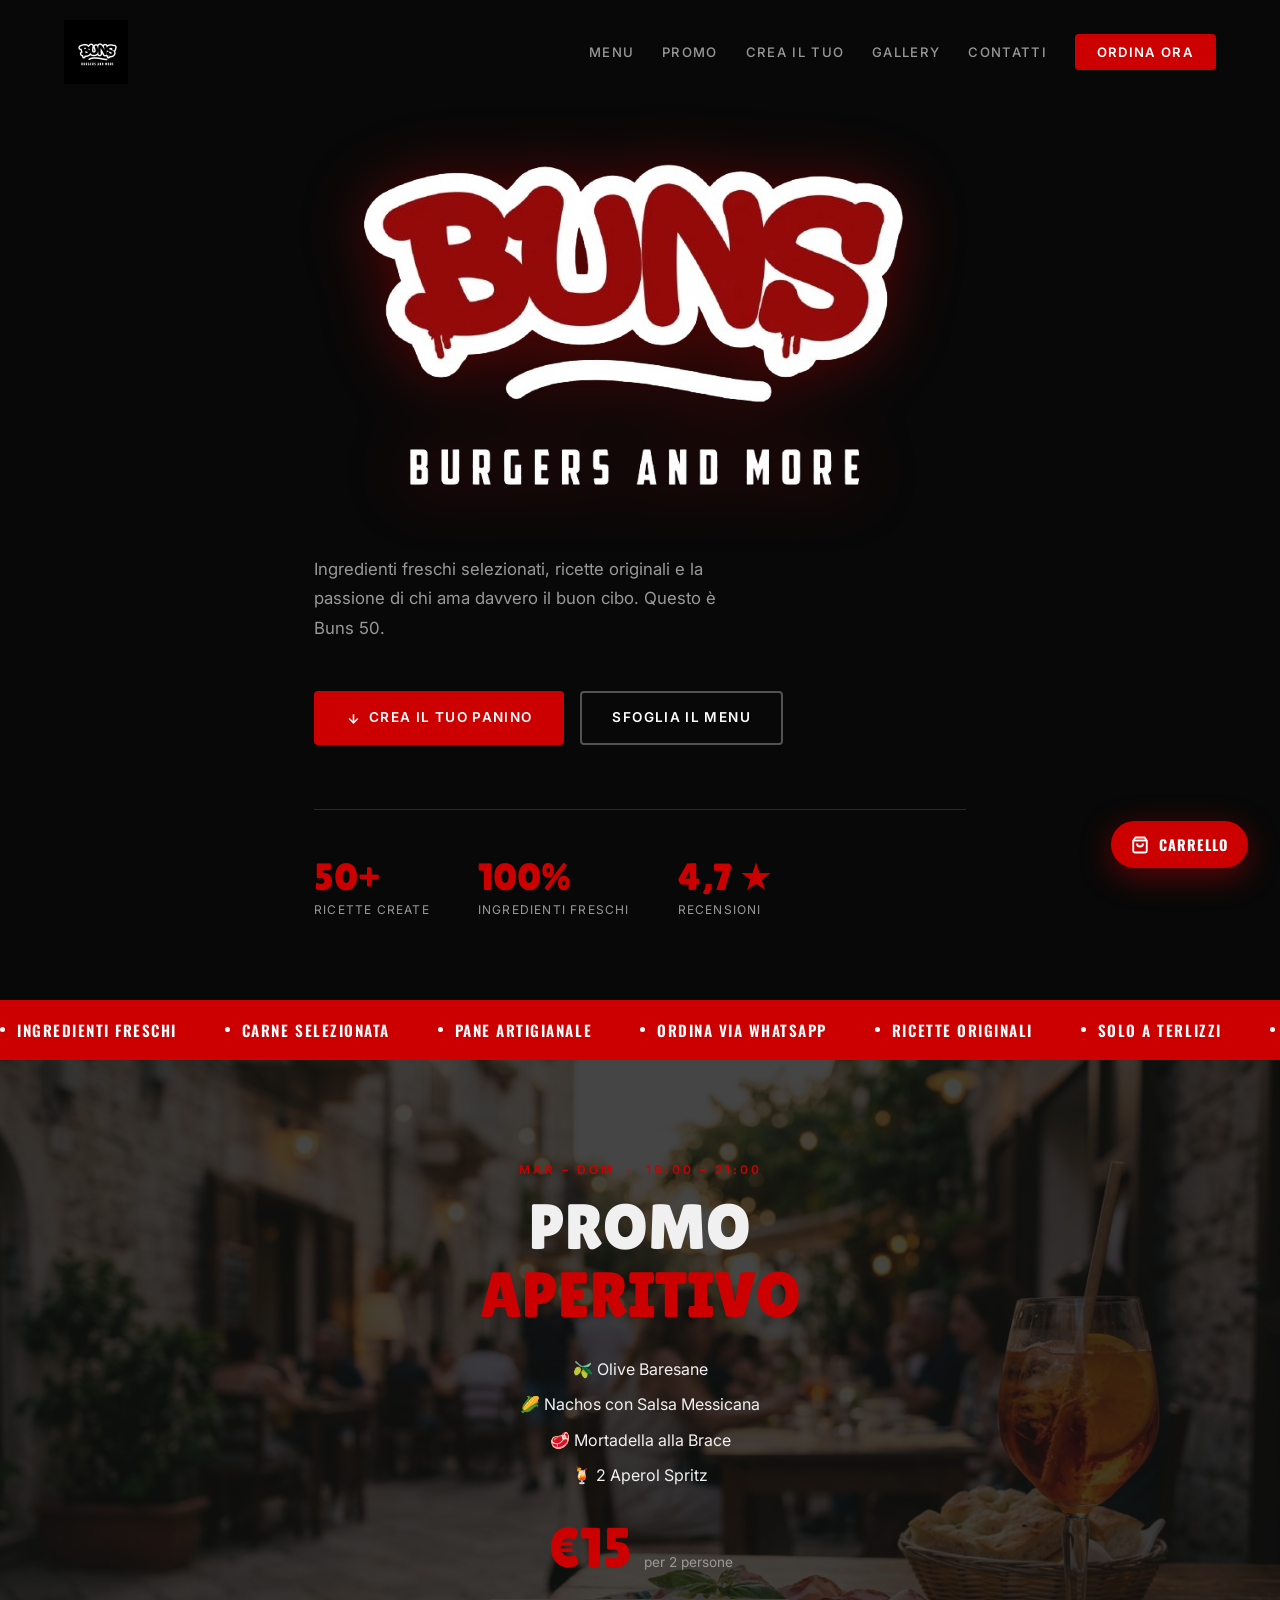
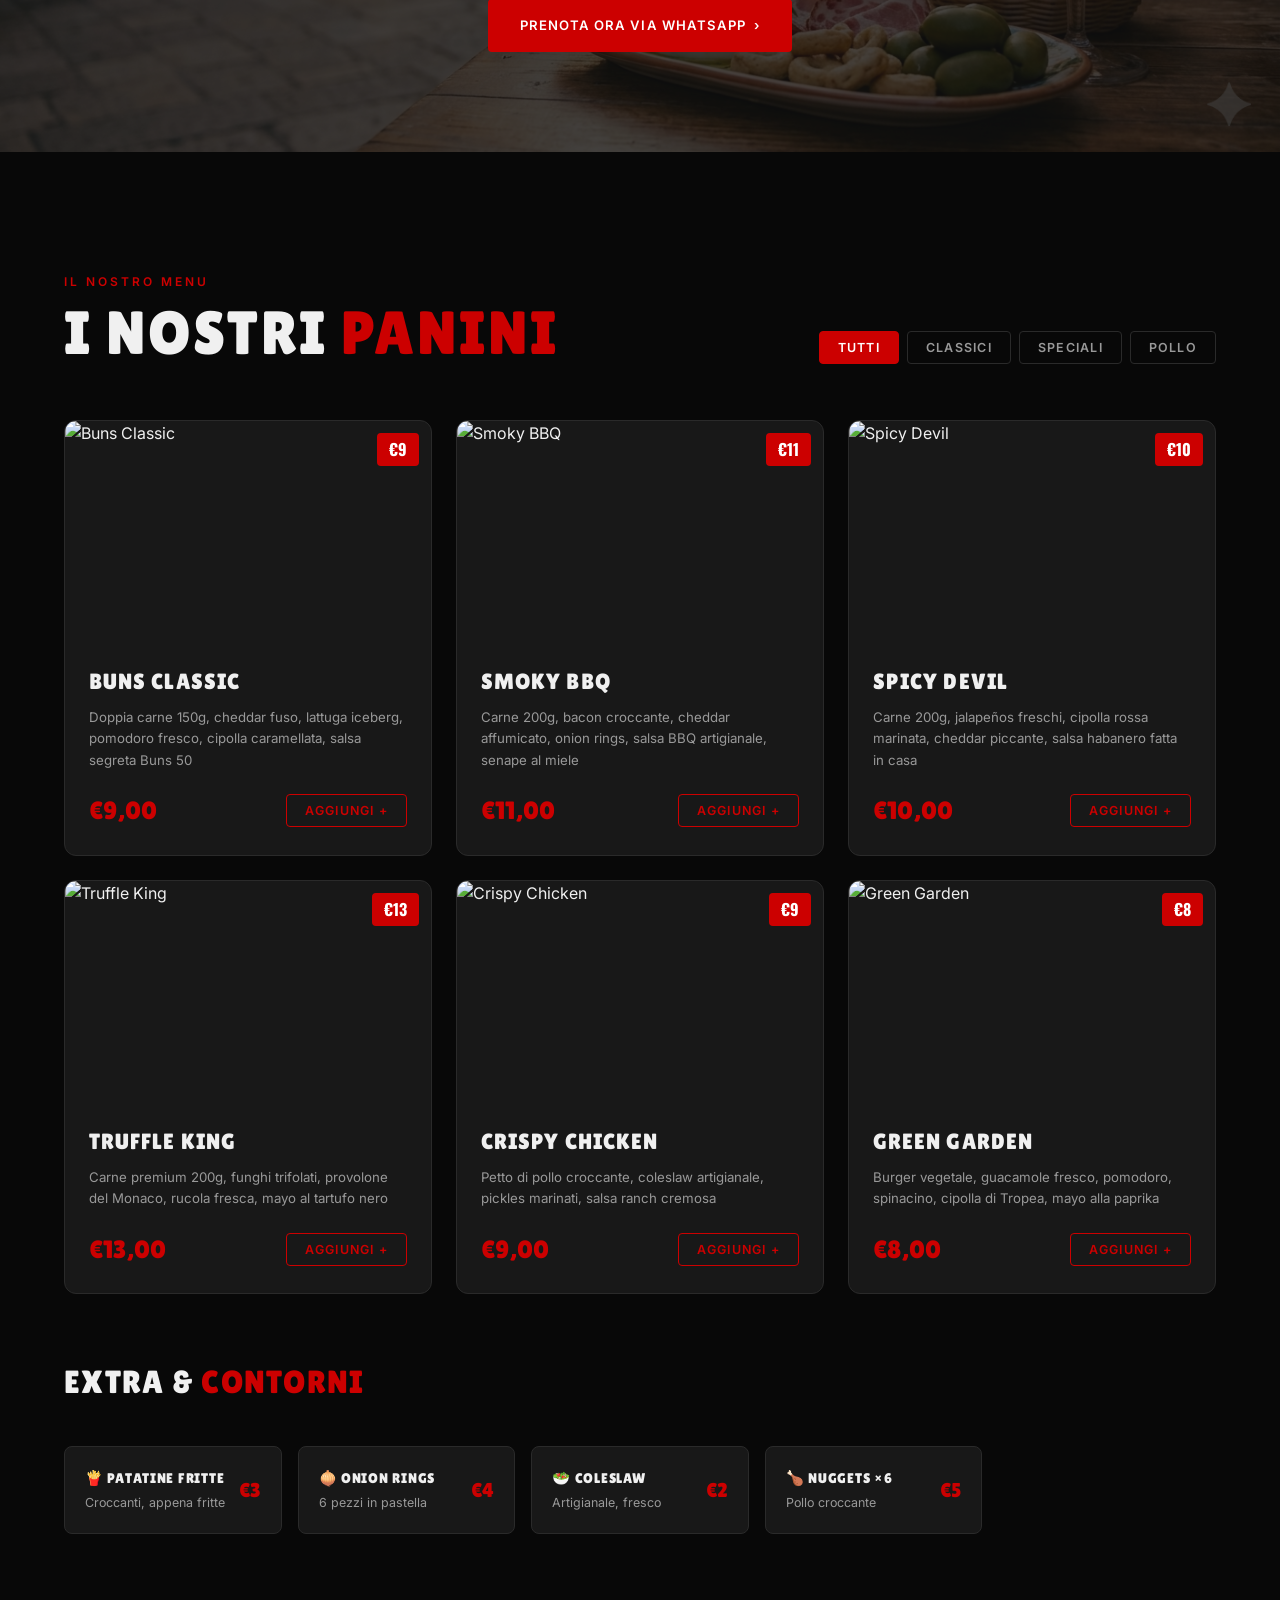
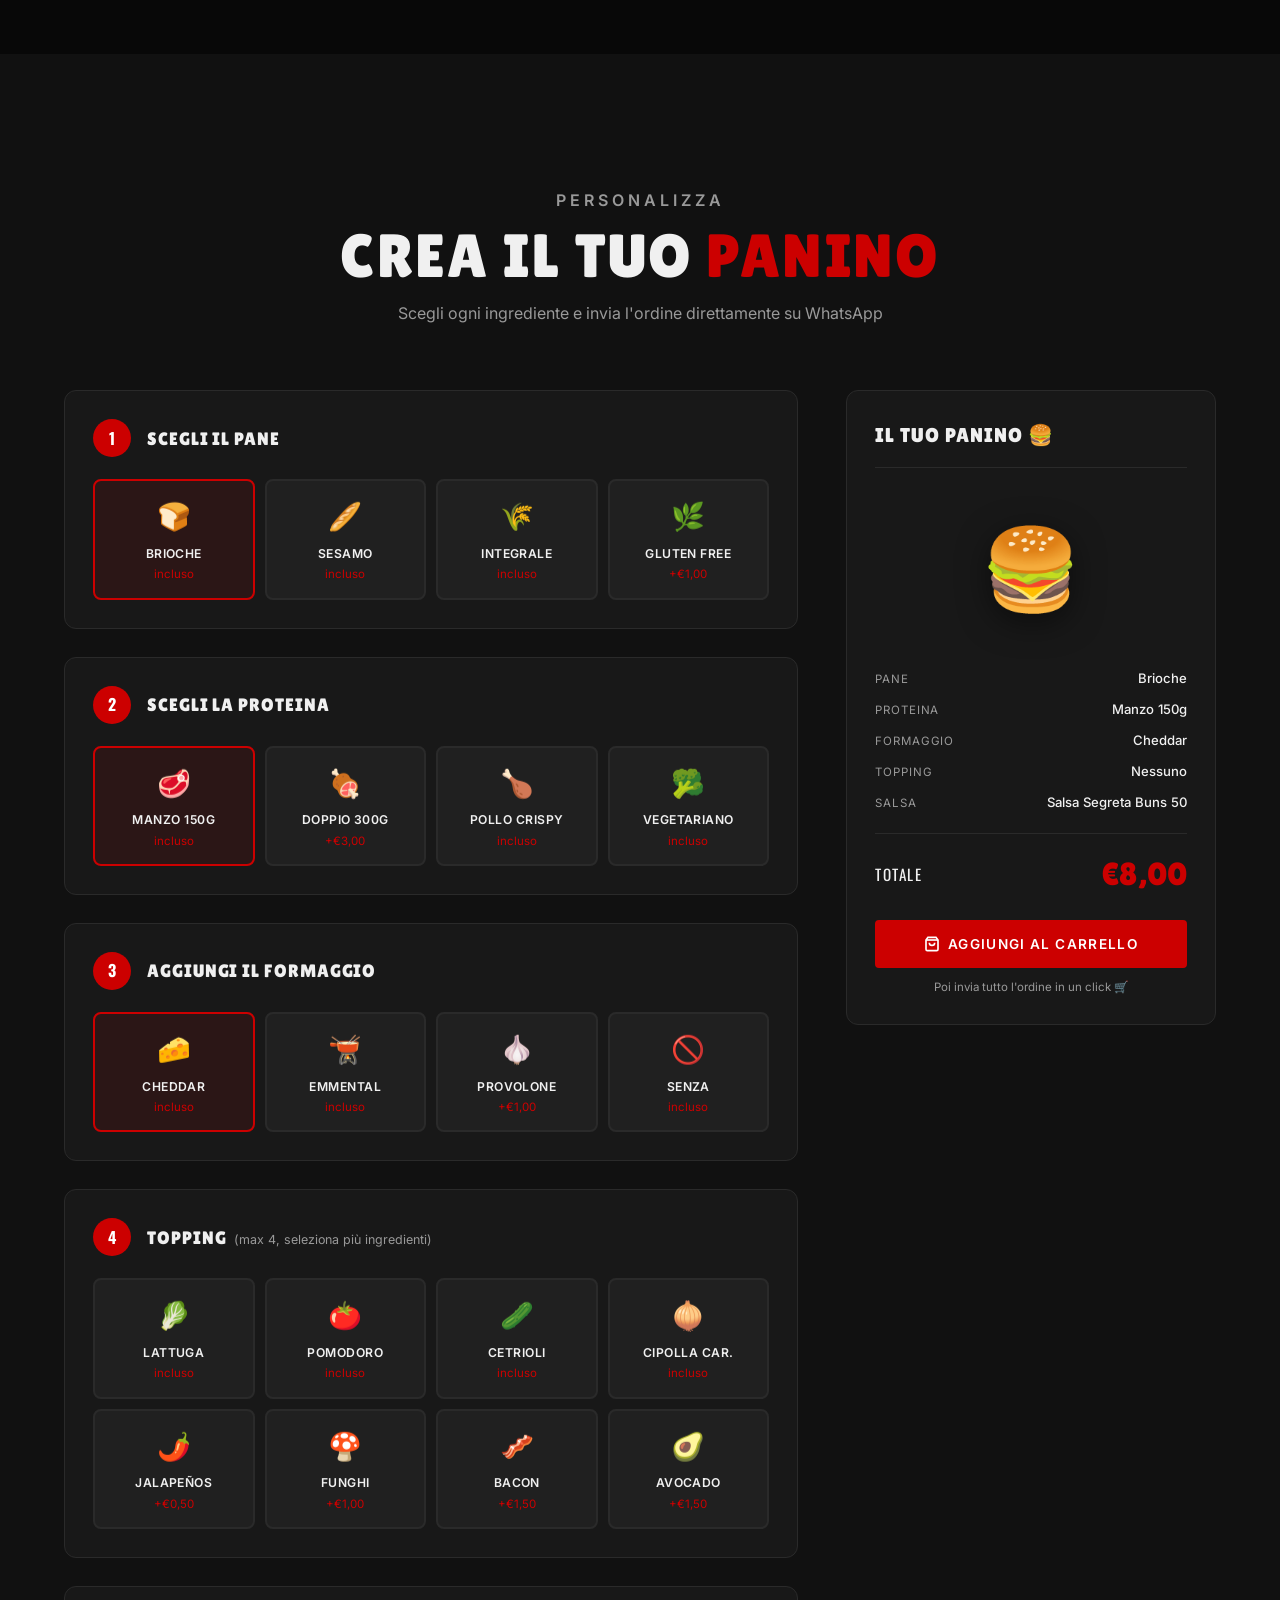
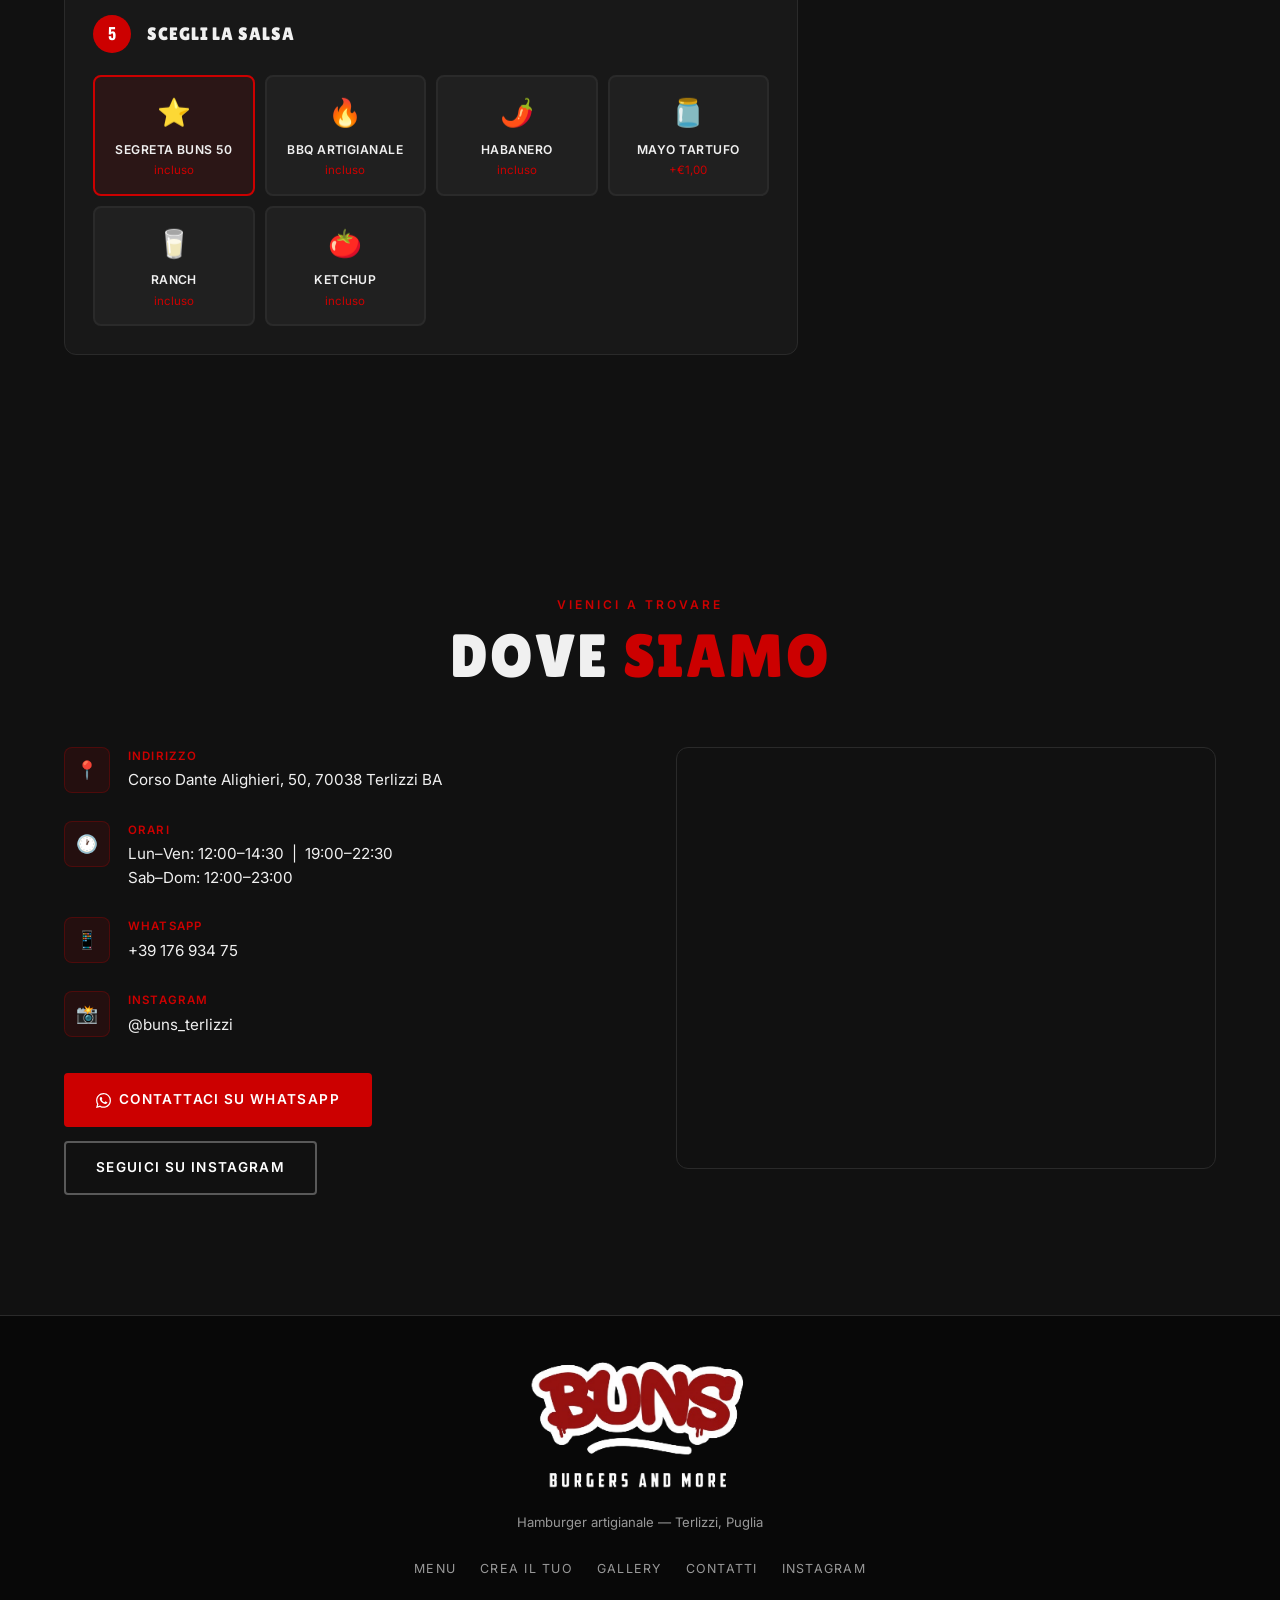
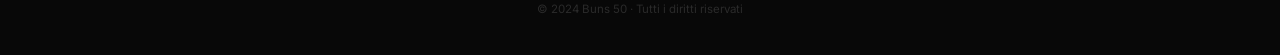
==== index.html @ d3607987 "first commit" ====
<!DOCTYPE html>
<html lang="it">
<head>
<meta charset="UTF-8">
<meta name="viewport" content="width=device-width, initial-scale=1.0">
<title>Buns 50 — Hamburger Artigianale | Terlizzi</title>
<link rel="preconnect" href="https://fonts.googleapis.com">
<link rel="preconnect" href="https://fonts.gstatic.com" crossorigin>
<link href="https://fonts.googleapis.com/css2?family=Oswald:wght@300;400;500;600;700&family=Inter:wght@300;400;500;600&family=Lilita+One&display=swap" rel="stylesheet">
<link rel="stylesheet" href="style.css">
</head>
<body>

<!-- ========== NAV ========== -->
<nav id="navbar">
  <div class="container">
    <div class="nav-inner">
      <a href="" class="nav-logo"><img src="img/logo1.png" alt="Buns 50" class="nav-logo-img"></a>
      <ul class="nav-links" id="navLinks">
        <li><a href="#menu">Menu</a></li>
        <li><a href="#promo">Promo</a></li>
        <li><a href="#builder">Crea il tuo</a></li>
        <li><a href="#gallery">Gallery</a></li>
        <li><a href="#contacts">Contatti</a></li>
        <li><a href="#builder" class="nav-cta">Ordina ora</a></li>
      </ul>
      <div class="burger-icon" id="navToggle">
        <span></span><span></span><span></span>
      </div>
    </div>
  </div>
</nav>

<!-- ========== HERO ========== -->
<section id="hero">
  <div class="hero-bg"></div>
  <div class="container">
    <div class="hero-content">
      <img src="img/logo2.png" alt="Il Gusto Autentico" class="hero-logo2">
      <p class="hero-sub">Ingredienti freschi selezionati, ricette originali e la passione di chi ama davvero il buon cibo. Questo è Buns&nbsp;50.</p>
      <div class="hero-btns">
        <a href="#builder" class="btn btn-primary">
          <svg width="15" height="15" viewBox="0 0 24 24" fill="none" stroke="currentColor" stroke-width="2.5"><path d="M12 5v14M5 12l7 7 7-7"/></svg>
          Crea il tuo panino
        </a>
        <a href="#menu" class="btn btn-outline">Sfoglia il menu</a>
      </div>
      <div class="hero-stats">
        <div><div class="stat-n">50+</div><div class="stat-l">Ricette create</div></div>
        <div><div class="stat-n">100%</div><div class="stat-l">Ingredienti freschi</div></div>
        <div><div class="stat-n">4,7 ★</div><div class="stat-l">Recensioni</div></div>
      </div>
    </div>
  </div>
</section>

<!-- ========== TICKER ========== -->
<div id="ticker">
  <div class="ticker-track">
    <div class="ticker-inner" aria-hidden="true">
      <div class="tick-item"><span class="tick-dot"></span>Ingredienti Freschi</div>
      <div class="tick-item"><span class="tick-dot"></span>Carne Selezionata</div>
      <div class="tick-item"><span class="tick-dot"></span>Pane Artigianale</div>
      <div class="tick-item"><span class="tick-dot"></span>Ordina via WhatsApp</div>
      <div class="tick-item"><span class="tick-dot"></span>Ricette Originali</div>
      <div class="tick-item"><span class="tick-dot"></span>Solo a Terlizzi</div>
      <div class="tick-item"><span class="tick-dot"></span>Fatto con Amore</div>
      <div class="tick-item"><span class="tick-dot"></span>Ingredienti Freschi</div>
      <div class="tick-item"><span class="tick-dot"></span>Carne Selezionata</div>
      <div class="tick-item"><span class="tick-dot"></span>Pane Artigianale</div>
      <div class="tick-item"><span class="tick-dot"></span>Ordina via WhatsApp</div>
      <div class="tick-item"><span class="tick-dot"></span>Ricette Originali</div>
      <div class="tick-item"><span class="tick-dot"></span>Solo a Terlizzi</div>
      <div class="tick-item"><span class="tick-dot"></span>Fatto con Amore</div>
    </div>
    <div class="ticker-inner" aria-hidden="true">
      <div class="tick-item"><span class="tick-dot"></span>Ingredienti Freschi</div>
      <div class="tick-item"><span class="tick-dot"></span>Carne Selezionata</div>
      <div class="tick-item"><span class="tick-dot"></span>Pane Artigianale</div>
      <div class="tick-item"><span class="tick-dot"></span>Ordina via WhatsApp</div>
      <div class="tick-item"><span class="tick-dot"></span>Ricette Originali</div>
      <div class="tick-item"><span class="tick-dot"></span>Solo a Terlizzi</div>
      <div class="tick-item"><span class="tick-dot"></span>Fatto con Amore</div>
      <div class="tick-item"><span class="tick-dot"></span>Ingredienti Freschi</div>
      <div class="tick-item"><span class="tick-dot"></span>Carne Selezionata</div>
      <div class="tick-item"><span class="tick-dot"></span>Pane Artigianale</div>
      <div class="tick-item"><span class="tick-dot"></span>Ordina via WhatsApp</div>
      <div class="tick-item"><span class="tick-dot"></span>Ricette Originali</div>
      <div class="tick-item"><span class="tick-dot"></span>Solo a Terlizzi</div>
      <div class="tick-item"><span class="tick-dot"></span>Fatto con Amore</div>
    </div>
  </div>
</div>

<!-- ========== PROMO ========== -->
<section id="promo">
  <div class="container">
    <div class="promo-card">
      <p class="eyebrow">Mar – Dom &nbsp;·&nbsp; 19:00 – 21:00</p>
      <h2 class="promo-hl">PROMO<br><span>APERITIVO</span></h2>
      <ul class="promo-list">
        <li>🫒 Olive Baresane</li>
        <li>🌽 Nachos con Salsa Messicana</li>
        <li>🥩 Mortadella alla Brace</li>
        <li>🍹 2 Aperol Spritz</li>
      </ul>
      <p class="promo-offer-line">
        <span class="promo-price-big">€15</span>
        <span class="promo-price-orig">per 2 persone</span>
      </p>
      <a href="https://wa.me/3917693475" target="_blank" class="btn btn-primary promo-btn">
        Prenota ora via WhatsApp &nbsp;›
      </a>
    </div>
  </div>
</section>

<!-- ========== MENU ========== -->
<section id="menu">
  <div class="container">
    <div class="menu-head">
      <div>
        <p class="eyebrow">Il Nostro Menu</p>
        <h2 class="sec-title">I NOSTRI <span>PANINI</span></h2>
      </div>
      <div class="menu-tabs">
        <button class="menu-tab active" data-filter="all">Tutti</button>
        <button class="menu-tab" data-filter="classic">Classici</button>
        <button class="menu-tab" data-filter="special">Speciali</button>
        <button class="menu-tab" data-filter="chicken">Pollo</button>
      </div>
    </div>

    <div class="menu-grid" id="menuGrid">

      <div class="menu-card reveal" data-cat="classic">
        <div class="card-img">
          <img src="https://images.unsplash.com/photo-1568901346375-23c9450c58cd?w=600&q=80" alt="Buns Classic" loading="lazy">
          <span class="card-badge">€9</span>
        </div>
        <div class="card-body">
          <h3 class="card-name">Buns Classic</h3>
          <p class="card-desc">Doppia carne 150g, cheddar fuso, lattuga iceberg, pomodoro fresco, cipolla caramellata, salsa segreta Buns&nbsp;50</p>
          <div class="card-foot">
            <span class="card-price">€9,00</span>
            <button class="card-btn" onclick="orderItem('Buns Classic',9)">Aggiungi +</button>
          </div>
        </div>
      </div>

      <div class="menu-card reveal" data-cat="special">
        <div class="card-img">
          <img src="https://images.unsplash.com/photo-1553979459-d2229ba7433b?w=600&q=80" alt="Smoky BBQ" loading="lazy">
          <span class="card-badge">€11</span>
        </div>
        <div class="card-body">
          <h3 class="card-name">Smoky BBQ</h3>
          <p class="card-desc">Carne 200g, bacon croccante, cheddar affumicato, onion rings, salsa BBQ artigianale, senape al miele</p>
          <div class="card-foot">
            <span class="card-price">€11,00</span>
            <button class="card-btn" onclick="orderItem('Smoky BBQ',11)">Aggiungi +</button>
          </div>
        </div>
      </div>

      <div class="menu-card reveal" data-cat="special">
        <div class="card-img">
          <img src="https://images.unsplash.com/photo-1550547660-d9450f859349?w=600&q=80" alt="Spicy Devil" loading="lazy">
          <span class="card-badge">€10</span>
        </div>
        <div class="card-body">
          <h3 class="card-name">Spicy Devil</h3>
          <p class="card-desc">Carne 200g, jalapeños freschi, cipolla rossa marinata, cheddar piccante, salsa habanero fatta in casa</p>
          <div class="card-foot">
            <span class="card-price">€10,00</span>
            <button class="card-btn" onclick="orderItem('Spicy Devil',10)">Aggiungi +</button>
          </div>
        </div>
      </div>

      <div class="menu-card reveal" data-cat="special">
        <div class="card-img">
          <img src="https://images.unsplash.com/photo-1580013759032-c96505e24c1f?w=600&q=80" alt="Truffle King" loading="lazy">
          <span class="card-badge">€13</span>
        </div>
        <div class="card-body">
          <h3 class="card-name">Truffle King</h3>
          <p class="card-desc">Carne premium 200g, funghi trifolati, provolone del Monaco, rucola fresca, mayo al tartufo nero</p>
          <div class="card-foot">
            <span class="card-price">€13,00</span>
            <button class="card-btn" onclick="orderItem('Truffle King',13)">Aggiungi +</button>
          </div>
        </div>
      </div>

      <div class="menu-card reveal" data-cat="chicken">
        <div class="card-img">
          <img src="https://images.unsplash.com/photo-1606755962773-d324e0a13086?w=600&q=80" alt="Crispy Chicken" loading="lazy">
          <span class="card-badge">€9</span>
        </div>
        <div class="card-body">
          <h3 class="card-name">Crispy Chicken</h3>
          <p class="card-desc">Petto di pollo croccante, coleslaw artigianale, pickles marinati, salsa ranch cremosa</p>
          <div class="card-foot">
            <span class="card-price">€9,00</span>
            <button class="card-btn" onclick="orderItem('Crispy Chicken',9)">Aggiungi +</button>
          </div>
        </div>
      </div>

      <div class="menu-card reveal" data-cat="classic">
        <div class="card-img">
          <img src="https://images.unsplash.com/photo-1565299507177-b0ac66763828?w=600&q=80" alt="Green Garden" loading="lazy">
          <span class="card-badge">€8</span>
        </div>
        <div class="card-body">
          <h3 class="card-name">Green Garden</h3>
          <p class="card-desc">Burger vegetale, guacamole fresco, pomodoro, spinacino, cipolla di Tropea, mayo alla paprika</p>
          <div class="card-foot">
            <span class="card-price">€8,00</span>
            <button class="card-btn" onclick="orderItem('Green Garden',8)">Aggiungi +</button>
          </div>
        </div>
      </div>

    </div>

    <!-- SIDES -->
    <h3 class="sec-title" style="font-size:2rem;margin-top:72px;margin-bottom:28px;">EXTRA &amp; <span>CONTORNI</span></h3>
    <div class="sides-grid">
      <div class="side-item reveal"><div><div class="side-name">🍟 Patatine Fritte</div><div class="side-sub">Croccanti, appena fritte</div></div><div class="side-price">€3</div></div>
      <div class="side-item reveal"><div><div class="side-name">🧅 Onion Rings</div><div class="side-sub">6 pezzi in pastella</div></div><div class="side-price">€4</div></div>
      <div class="side-item reveal"><div><div class="side-name">🥗 Coleslaw</div><div class="side-sub">Artigianale, fresco</div></div><div class="side-price">€2</div></div>
      <div class="side-item reveal"><div><div class="side-name">🍗 Nuggets ×6</div><div class="side-sub">Pollo croccante</div></div><div class="side-price">€5</div></div>
    </div>
  </div>
</section>

<!-- ========== BUILDER ========== -->
<section id="builder">
  <div class="container">
    <div class="builder-hd">
      <p class="eyebrow">Personalizza</p>
      <h2 class="sec-title">CREA IL TUO <span>PANINO</span></h2>
      <p>Scegli ogni ingrediente e invia l'ordine direttamente su WhatsApp</p>
    </div>

    <div class="builder-wrap">
      <div class="builder-steps">

        <!-- Step 1 -->
        <div class="b-step reveal">
          <div class="step-hd"><div class="step-num">1</div><div class="step-ttl">Scegli il Pane</div></div>
          <div class="opts" id="s-bun">
            <div class="opt sel" data-v="Brioche" data-p="0" onclick="pick(this,'bun')"><span class="opt-emoji">🍞</span><div class="opt-name">Brioche</div><div class="opt-price">incluso</div></div>
            <div class="opt" data-v="Sesamo" data-p="0" onclick="pick(this,'bun')"><span class="opt-emoji">🥖</span><div class="opt-name">Sesamo</div><div class="opt-price">incluso</div></div>
            <div class="opt" data-v="Integrale" data-p="0" onclick="pick(this,'bun')"><span class="opt-emoji">🌾</span><div class="opt-name">Integrale</div><div class="opt-price">incluso</div></div>
            <div class="opt" data-v="Gluten Free" data-p="1" onclick="pick(this,'bun')"><span class="opt-emoji">🌿</span><div class="opt-name">Gluten Free</div><div class="opt-price">+€1,00</div></div>
          </div>
        </div>

        <!-- Step 2 -->
        <div class="b-step reveal">
          <div class="step-hd"><div class="step-num">2</div><div class="step-ttl">Scegli la Proteina</div></div>
          <div class="opts" id="s-protein">
            <div class="opt sel" data-v="Manzo 150g" data-p="0" onclick="pick(this,'protein')"><span class="opt-emoji">🥩</span><div class="opt-name">Manzo 150g</div><div class="opt-price">incluso</div></div>
            <div class="opt" data-v="Manzo Doppio 300g" data-p="3" onclick="pick(this,'protein')"><span class="opt-emoji">🍖</span><div class="opt-name">Doppio 300g</div><div class="opt-price">+€3,00</div></div>
            <div class="opt" data-v="Pollo Croccante" data-p="0" onclick="pick(this,'protein')"><span class="opt-emoji">🍗</span><div class="opt-name">Pollo Crispy</div><div class="opt-price">incluso</div></div>
            <div class="opt" data-v="Vegetariano" data-p="0" onclick="pick(this,'protein')"><span class="opt-emoji">🥦</span><div class="opt-name">Vegetariano</div><div class="opt-price">incluso</div></div>
          </div>
        </div>

        <!-- Step 3 -->
        <div class="b-step reveal">
          <div class="step-hd"><div class="step-num">3</div><div class="step-ttl">Aggiungi il Formaggio</div></div>
          <div class="opts" id="s-cheese">
            <div class="opt sel" data-v="Cheddar" data-p="0" onclick="pick(this,'cheese')"><span class="opt-emoji">🧀</span><div class="opt-name">Cheddar</div><div class="opt-price">incluso</div></div>
            <div class="opt" data-v="Emmental" data-p="0" onclick="pick(this,'cheese')"><span class="opt-emoji">🫕</span><div class="opt-name">Emmental</div><div class="opt-price">incluso</div></div>
            <div class="opt" data-v="Provolone del Monaco" data-p="1" onclick="pick(this,'cheese')"><span class="opt-emoji">🧄</span><div class="opt-name">Provolone</div><div class="opt-price">+€1,00</div></div>
            <div class="opt" data-v="Senza Formaggio" data-p="0" onclick="pick(this,'cheese')"><span class="opt-emoji">🚫</span><div class="opt-name">Senza</div><div class="opt-price">incluso</div></div>
          </div>
        </div>

        <!-- Step 4 -->
        <div class="b-step reveal">
          <div class="step-hd"><div class="step-num">4</div><div class="step-ttl">Topping <span class="step-sub">(max 4, seleziona più ingredienti)</span></div></div>
          <div class="opts" id="s-toppings">
            <div class="opt" data-v="Lattuga" data-p="0" onclick="tog(this)"><span class="opt-emoji">🥬</span><div class="opt-name">Lattuga</div><div class="opt-price">incluso</div></div>
            <div class="opt" data-v="Pomodoro" data-p="0" onclick="tog(this)"><span class="opt-emoji">🍅</span><div class="opt-name">Pomodoro</div><div class="opt-price">incluso</div></div>
            <div class="opt" data-v="Cetrioli" data-p="0" onclick="tog(this)"><span class="opt-emoji">🥒</span><div class="opt-name">Cetrioli</div><div class="opt-price">incluso</div></div>
            <div class="opt" data-v="Cipolla Caramellata" data-p="0" onclick="tog(this)"><span class="opt-emoji">🧅</span><div class="opt-name">Cipolla Car.</div><div class="opt-price">incluso</div></div>
            <div class="opt" data-v="Jalapeños" data-p="0.5" onclick="tog(this)"><span class="opt-emoji">🌶️</span><div class="opt-name">Jalapeños</div><div class="opt-price">+€0,50</div></div>
            <div class="opt" data-v="Funghi" data-p="1" onclick="tog(this)"><span class="opt-emoji">🍄</span><div class="opt-name">Funghi</div><div class="opt-price">+€1,00</div></div>
            <div class="opt" data-v="Bacon" data-p="1.5" onclick="tog(this)"><span class="opt-emoji">🥓</span><div class="opt-name">Bacon</div><div class="opt-price">+€1,50</div></div>
            <div class="opt" data-v="Avocado" data-p="1.5" onclick="tog(this)"><span class="opt-emoji">🥑</span><div class="opt-name">Avocado</div><div class="opt-price">+€1,50</div></div>
          </div>
        </div>

        <!-- Step 5 -->
        <div class="b-step reveal">
          <div class="step-hd"><div class="step-num">5</div><div class="step-ttl">Scegli la Salsa</div></div>
          <div class="opts" id="s-sauce">
            <div class="opt sel" data-v="Salsa Segreta Buns 50" data-p="0" onclick="pick(this,'sauce')"><span class="opt-emoji">⭐</span><div class="opt-name">Segreta Buns 50</div><div class="opt-price">incluso</div></div>
            <div class="opt" data-v="BBQ Artigianale" data-p="0" onclick="pick(this,'sauce')"><span class="opt-emoji">🔥</span><div class="opt-name">BBQ Artigianale</div><div class="opt-price">incluso</div></div>
            <div class="opt" data-v="Salsa Habanero" data-p="0" onclick="pick(this,'sauce')"><span class="opt-emoji">🌶️</span><div class="opt-name">Habanero</div><div class="opt-price">incluso</div></div>
            <div class="opt" data-v="Mayo al Tartufo" data-p="1" onclick="pick(this,'sauce')"><span class="opt-emoji">🫙</span><div class="opt-name">Mayo Tartufo</div><div class="opt-price">+€1,00</div></div>
            <div class="opt" data-v="Ranch" data-p="0" onclick="pick(this,'sauce')"><span class="opt-emoji">🥛</span><div class="opt-name">Ranch</div><div class="opt-price">incluso</div></div>
            <div class="opt" data-v="Ketchup" data-p="0" onclick="pick(this,'sauce')"><span class="opt-emoji">🍅</span><div class="opt-name">Ketchup</div><div class="opt-price">incluso</div></div>
          </div>
        </div>

      </div><!-- /builder-steps -->

      <!-- SUMMARY -->
      <div class="summary">
        <div class="sum-title">Il Tuo Panino 🍔</div>
        <div class="burger-vis"><div class="burger-emoji">🍔</div></div>
        <div class="sum-rows">
          <div class="sum-row"><span class="sum-lbl">Pane</span><span class="sum-val" id="sv-bun">Brioche</span></div>
          <div class="sum-row"><span class="sum-lbl">Proteina</span><span class="sum-val" id="sv-protein">Manzo 150g</span></div>
          <div class="sum-row"><span class="sum-lbl">Formaggio</span><span class="sum-val" id="sv-cheese">Cheddar</span></div>
          <div class="sum-row"><span class="sum-lbl">Topping</span><span class="sum-val" id="sv-toppings">Nessuno</span></div>
          <div class="sum-row"><span class="sum-lbl">Salsa</span><span class="sum-val" id="sv-sauce">Salsa Segreta Buns 50</span></div>
        </div>
        <div class="sum-total">
          <span class="sum-total-lbl">Totale</span>
          <span class="sum-total-price" id="sv-total">€8,00</span>
        </div>
        <button class="btn btn-primary" id="btn-add-builder" onclick="addBuilderToCart()" style="width:100%;justify-content:center;">
          <svg width="16" height="16" viewBox="0 0 24 24" fill="none" stroke="currentColor" stroke-width="2.5"><path d="M6 2 3 6v14a2 2 0 0 0 2 2h14a2 2 0 0 0 2-2V6l-3-4z"/><line x1="3" y1="6" x2="21" y2="6"/><path d="M16 10a4 4 0 0 1-8 0"/></svg>
          Aggiungi al Carrello
        </button>
        <p class="sum-note">Poi invia tutto l'ordine in un click 🛒</p>
      </div>
    </div>
  </div>
</section>

<!-- ========== CONTACTS ========== -->
<section id="contacts">
  <div class="container">
    <div style="text-align:center;margin-bottom:60px;">
      <p class="eyebrow">Vienici a trovare</p>
      <h2 class="sec-title">DOVE <span>SIAMO</span></h2>
    </div>
    <div class="ct-grid">
      <div>
        <div class="ct-item reveal">
          <div class="ct-icon">📍</div>
          <div><div class="ct-lbl">Indirizzo</div><div class="ct-val">Corso Dante Alighieri, 50, 70038 Terlizzi BA</div></div>
        </div>
        <div class="ct-item reveal">
          <div class="ct-icon">🕐</div>
          <div>
            <div class="ct-lbl">Orari</div>
            <div class="ct-val">Lun–Ven: 12:00–14:30 &nbsp;|&nbsp; 19:00–22:30<br>Sab–Dom: 12:00–23:00</div>
          </div>
        </div>
        <div class="ct-item reveal">
          <div class="ct-icon">📱</div>
          <div>
            <div class="ct-lbl">WhatsApp</div>
            <!-- ⚠️ SOSTITUISCI 39XXXXXXXXXX con il numero reale (es. 393331234567) -->
            <div class="ct-val"><a href="https://wa.me/3917693475" target="_blank">+39 176 934 75</a></div>
          </div>
        </div>
        <div class="ct-item reveal">
          <div class="ct-icon">📸</div>
          <div>
            <div class="ct-lbl">Instagram</div>
            <div class="ct-val"><a href="https://www.instagram.com/buns_terlizzi/" target="_blank" rel="noopener">@buns_terlizzi</a></div>
          </div>
        </div>
        <div style="display:flex;gap:14px;flex-wrap:wrap;margin-top:36px;">
          <!-- ⚠️ SOSTITUISCI anche qui il numero -->
          <a href="https://wa.me/3917693475" target="_blank" class="btn btn-primary">
            <svg width="15" height="15" viewBox="0 0 24 24" fill="currentColor"><path d="M17.472 14.382c-.297-.149-1.758-.867-2.03-.967-.273-.099-.471-.148-.67.15-.197.297-.767.966-.94 1.164-.173.199-.347.223-.644.075-.297-.15-1.255-.463-2.39-1.475-.883-.788-1.48-1.761-1.653-2.059-.173-.297-.018-.458.13-.606.134-.133.298-.347.446-.52.149-.174.198-.298.298-.497.099-.198.05-.371-.025-.52-.075-.149-.669-1.612-.916-2.207-.242-.579-.487-.5-.669-.51-.173-.008-.371-.01-.57-.01-.198 0-.52.074-.792.372-.272.297-1.04 1.016-1.04 2.479 0 1.462 1.065 2.875 1.213 3.074.149.198 2.096 3.2 5.077 4.487.709.306 1.262.489 1.694.625.712.227 1.36.195 1.871.118.571-.085 1.758-.719 2.006-1.413.248-.694.248-1.289.173-1.413-.074-.124-.272-.198-.57-.347m-5.421 7.403h-.004a9.87 9.87 0 01-5.031-1.378l-.361-.214-3.741.982.998-3.648-.235-.374a9.86 9.86 0 01-1.51-5.26c.001-5.45 4.436-9.884 9.888-9.884 2.64 0 5.122 1.03 6.988 2.898a9.825 9.825 0 012.893 6.994c-.003 5.45-4.437 9.884-9.885 9.884m8.413-18.297A11.815 11.815 0 0012.05 0C5.495 0 .16 5.335.157 11.892c0 2.096.547 4.142 1.588 5.945L.057 24l6.305-1.654a11.882 11.882 0 005.683 1.448h.005c6.554 0 11.89-5.335 11.893-11.893a11.821 11.821 0 00-3.48-8.413Z"/></svg>
            Contattaci su WhatsApp
          </a>
          <a href="https://www.instagram.com/buns_terlizzi/" target="_blank" rel="noopener" class="btn btn-outline">Seguici su Instagram</a>
        </div>
      </div>
      <div class="map-wrap">
        <iframe
          src="https://www.google.com/maps/embed?pb=!1m18!1m12!1m3!1d2490.06!2d16.5393955!3d41.1290372!2m3!1f0!2f0!3f0!3m2!1i1024!2i768!4f13.1!3m3!1m2!1s0x1347f7563a71f2ad%3A0x8046503b507ce38d!2sBuns%2050!5e0!3m2!1sit!2sit!4v1715512345678!5m2!1sit!2sit"
          width="100%" height="420" style="border:0" allowfullscreen loading="lazy">
        </iframe>
      </div>
    </div>
  </div>
</section>

<!-- ========== FOOTER ========== -->
<footer>
  <div class="container">
    <img src="img/logo2.png" alt="Buns 50" class="ft-logo-img">
    <p class="ft-tag">Hamburger artigianale — Terlizzi, Puglia</p>
    <ul class="ft-links">
      <li><a href="#menu">Menu</a></li>
      <li><a href="#builder">Crea il tuo</a></li>
      <li><a href="#gallery">Gallery</a></li>
      <li><a href="#contacts">Contatti</a></li>
      <li><a href="https://www.instagram.com/buns_terlizzi/" target="_blank" rel="noopener">Instagram</a></li>
    </ul>
    <p class="ft-copy">© 2024 Buns 50 · Tutti i diritti riservati</p>
  </div>
</footer>

<!-- ========== CARRELLO ========== -->
<div class="cart-overlay" id="cartOverlay" onclick="closeCart()"></div>
<div class="cart-panel" id="cartPanel">
  <div class="cart-hd">
    <span class="cart-title">Il tuo Carrello</span>
    <button class="cart-close" onclick="closeCart()">✕</button>
  </div>
  <div class="cart-items" id="cartItems">
    <p class="cart-empty">Il carrello è vuoto<br>Aggiungi qualcosa dal menu 🍔</p>
  </div>
  <div class="cart-footer">
    <div class="cart-total-row">
      <span class="cart-total-lbl">Totale</span>
      <span class="cart-total-val" id="cart-total">€0,00</span>
    </div>
    <button class="btn btn-wa" style="width:100%;justify-content:center;" onclick="checkoutCart()">
      <svg width="17" height="17" viewBox="0 0 24 24" fill="currentColor"><path d="M17.472 14.382c-.297-.149-1.758-.867-2.03-.967-.273-.099-.471-.148-.67.15-.197.297-.767.966-.94 1.164-.173.199-.347.223-.644.075-.297-.15-1.255-.463-2.39-1.475-.883-.788-1.48-1.761-1.653-2.059-.173-.297-.018-.458.13-.606.134-.133.298-.347.446-.52.149-.174.198-.298.298-.497.099-.198.05-.371-.025-.52-.075-.149-.669-1.612-.916-2.207-.242-.579-.487-.5-.669-.51-.173-.008-.371-.01-.57-.01-.198 0-.52.074-.792.372-.272.297-1.04 1.016-1.04 2.479 0 1.462 1.065 2.875 1.213 3.074.149.198 2.096 3.2 5.077 4.487.709.306 1.262.489 1.694.625.712.227 1.36.195 1.871.118.571-.085 1.758-.719 2.006-1.413.248-.694.248-1.289.173-1.413-.074-.124-.272-.198-.57-.347m-5.421 7.403h-.004a9.87 9.87 0 01-5.031-1.378l-.361-.214-3.741.982.998-3.648-.235-.374a9.86 9.86 0 01-1.51-5.26c.001-5.45 4.436-9.884 9.888-9.884 2.64 0 5.122 1.03 6.988 2.898a9.825 9.825 0 012.893 6.994c-.003 5.45-4.437 9.884-9.885 9.884m8.413-18.297A11.815 11.815 0 0012.05 0C5.495 0 .16 5.335.157 11.892c0 2.096.547 4.142 1.588 5.945L.057 24l6.305-1.654a11.882 11.882 0 005.683 1.448h.005c6.554 0 11.89-5.335 11.893-11.893a11.821 11.821 0 00-3.48-8.413Z"/></svg>
      Invia Ordine su WhatsApp
    </button>
  </div>
</div>

<!-- CART FLOATING BUTTON -->
<button class="cart-btn" id="cartBtn" onclick="openCart()">
  <svg width="18" height="18" viewBox="0 0 24 24" fill="none" stroke="currentColor" stroke-width="2.5"><path d="M6 2 3 6v14a2 2 0 0 0 2 2h14a2 2 0 0 0 2-2V6l-3-4z"/><line x1="3" y1="6" x2="21" y2="6"/><path d="M16 10a4 4 0 0 1-8 0"/></svg>
  Carrello
  <span class="cart-badge hidden" id="cartBadge">0</span>
</button>

<!-- ========== MODAL ORDINE ========== -->
<div class="modal-overlay" id="orderModal">
  <div class="modal">
    <div class="modal-title">Completa l'ordine</div>
    <p class="modal-sub">Inserisci i tuoi dati per inviare l'ordine via WhatsApp</p>
    <div class="field">
      <label for="f-name">Nome e Cognome</label>
      <input type="text" id="f-name" placeholder="Es. Mario Rossi" autocomplete="name">
    </div>
    <div class="field">
      <label for="f-phone">Numero di Telefono</label>
      <input type="tel" id="f-phone" placeholder="Es. 333 1234567" autocomplete="tel">
    </div>
    <div class="field">
      <label for="f-time">Orario di Ritiro</label>
      <input type="time" id="f-time" min="12:00" max="23:00">
    </div>
    <div class="modal-btns">
      <button class="btn btn-outline" onclick="closeModal()">Annulla</button>
      <button class="btn btn-wa" onclick="confirmOrder()">
        <svg width="16" height="16" viewBox="0 0 24 24" fill="currentColor"><path d="M17.472 14.382c-.297-.149-1.758-.867-2.03-.967-.273-.099-.471-.148-.67.15-.197.297-.767.966-.94 1.164-.173.199-.347.223-.644.075-.297-.15-1.255-.463-2.39-1.475-.883-.788-1.48-1.761-1.653-2.059-.173-.297-.018-.458.13-.606.134-.133.298-.347.446-.52.149-.174.198-.298.298-.497.099-.198.05-.371-.025-.52-.075-.149-.669-1.612-.916-2.207-.242-.579-.487-.5-.669-.51-.173-.008-.371-.01-.57-.01-.198 0-.52.074-.792.372-.272.297-1.04 1.016-1.04 2.479 0 1.462 1.065 2.875 1.213 3.074.149.198 2.096 3.2 5.077 4.487.709.306 1.262.489 1.694.625.712.227 1.36.195 1.871.118.571-.085 1.758-.719 2.006-1.413.248-.694.248-1.289.173-1.413-.074-.124-.272-.198-.57-.347m-5.421 7.403h-.004a9.87 9.87 0 01-5.031-1.378l-.361-.214-3.741.982.998-3.648-.235-.374a9.86 9.86 0 01-1.51-5.26c.001-5.45 4.436-9.884 9.888-9.884 2.64 0 5.122 1.03 6.988 2.898a9.825 9.825 0 012.893 6.994c-.003 5.45-4.437 9.884-9.885 9.884m8.413-18.297A11.815 11.815 0 0012.05 0C5.495 0 .16 5.335.157 11.892c0 2.096.547 4.142 1.588 5.945L.057 24l6.305-1.654a11.882 11.882 0 005.683 1.448h.005c6.554 0 11.89-5.335 11.893-11.893a11.821 11.821 0 00-3.48-8.413Z"/></svg>
        Invia su WhatsApp
      </button>
    </div>
  </div>
</div>

<script src="script.js"></script>
</body>
</html>
---- style.css ----
*,*::before,*::after{box-sizing:border-box;margin:0;padding:0}
:root{
  --gold:#CC0000;--gold-h:#E60000;--gold-d:#990000;
  --black:#080808;--dark:#111111;--card:#181818;--card-h:#202020;
  --border:#2a2a2a;--text:#f0f0f0;--muted:#999;--white:#fff;
}
html{scroll-behavior:smooth}
body{background:var(--black);color:var(--text);font-family:'Inter',sans-serif;font-size:16px;line-height:1.6;overflow-x:hidden}
::-webkit-scrollbar{width:5px}::-webkit-scrollbar-track{background:var(--black)}::-webkit-scrollbar-thumb{background:var(--gold);border-radius:3px}

/* UTILS */
.container{max-width:1200px;margin:0 auto;padding:0 24px}
.sec-title{font-family:'Lilita One',cursive;font-size:clamp(2.4rem,5vw,3.8rem);font-weight:400;text-transform:uppercase;letter-spacing:.04em;line-height:1}
.sec-title span{color:var(--gold)}
.gold{color:var(--gold)}
.eyebrow{font-size:.75rem;font-weight:600;text-transform:uppercase;letter-spacing:.25em;color:var(--gold);margin-bottom:12px}

/* NAV */
nav{position:fixed;top:0;left:0;right:0;z-index:1000;padding:20px 0;transition:all .3s}
nav.scrolled{background:rgba(8,8,8,.96);backdrop-filter:blur(12px);padding:12px 0;border-bottom:1px solid var(--border)}
.nav-inner{display:flex;align-items:center;justify-content:space-between}
.nav-logo{text-decoration:none;display:flex;align-items:center}
.nav-logo-img{height:64px;width:auto;object-fit:contain;mix-blend-mode:screen}
.nav-links{display:flex;gap:28px;list-style:none}
.nav-links a{color:var(--muted);text-decoration:none;font-size:.82rem;font-weight:500;text-transform:uppercase;letter-spacing:.1em;transition:color .2s}
.nav-links a:hover{color:var(--gold)}
.nav-cta{background:var(--gold)!important;color:#fff!important;padding:10px 22px;border-radius:4px;font-weight:600!important}
.nav-cta:hover{background:var(--gold-h)!important}
.burger-icon{display:none;flex-direction:column;gap:5px;cursor:pointer;padding:8px}
.burger-icon span{display:block;width:24px;height:2px;background:#fff;transition:all .3s}

/* HERO */
#hero{min-height:100vh;display:flex;align-items:center;position:relative;overflow:hidden}
.hero-bg{position:absolute;inset:0;
  background:linear-gradient(135deg,rgba(8,8,8,.96) 0%,rgba(8,8,8,.65) 55%,rgba(8,8,8,.88) 100%),
  url('https://images.unsplash.com/photo-1568901346375-23c9450c58cd?w=1600&q=80') center/cover no-repeat}
.hero-bg::after{content:'';position:absolute;bottom:0;left:0;right:0;height:220px;background:linear-gradient(to top,var(--black),transparent)}
.hero-content{position:relative;z-index:1;padding:140px 0 80px}
.hero-logo{height:120px;width:auto;object-fit:contain;mix-blend-mode:screen;display:block;margin-bottom:24px}
.hero-logo2{max-width:680px;width:100%;height:auto;display:block;margin-bottom:32px;filter:drop-shadow(0 4px 32px rgba(204,0,0,.4))}
.hero-label{display:inline-block;font-size:.78rem;font-weight:600;text-transform:uppercase;letter-spacing:.28em;color:var(--gold);margin-bottom:28px;border:1px solid rgba(204,0,0,.5);padding:7px 18px;border-radius:2px}
.hero-title{font-family:'Oswald',sans-serif;font-size:clamp(3.5rem,9vw,8rem);font-weight:700;text-transform:uppercase;line-height:.92;margin-bottom:32px;letter-spacing:-.02em}
.hero-title .accent{color:var(--gold)}
.hero-sub{font-size:1.05rem;color:var(--muted);max-width:460px;margin-bottom:48px;line-height:1.75}
.hero-btns{display:flex;gap:16px;flex-wrap:wrap}
.btn{display:inline-flex;align-items:center;gap:8px;padding:14px 30px;border-radius:4px;font-size:.85rem;font-weight:600;text-transform:uppercase;letter-spacing:.1em;text-decoration:none;cursor:pointer;border:2px solid transparent;transition:all .25s ease;font-family:'Inter',sans-serif}
.btn-primary{background:var(--gold);color:#fff;border-color:var(--gold)}
.btn-primary:hover{background:var(--gold-h);border-color:var(--gold-h);transform:translateY(-2px);box-shadow:0 8px 28px rgba(204,0,0,.35)}
.btn-outline{background:transparent;color:#fff;border-color:rgba(255,255,255,.3)}
.btn-outline:hover{border-color:#fff;transform:translateY(-2px)}
.hero-stats{display:flex;gap:48px;margin-top:64px;padding-top:48px;border-top:1px solid var(--border)}
.stat-n{font-family:'Lilita One',cursive;font-size:2.4rem;font-weight:400;color:var(--gold);line-height:1}
.stat-l{font-size:.75rem;color:var(--muted);text-transform:uppercase;letter-spacing:.1em;margin-top:4px}

/* TICKER */
#ticker{background:var(--gold);padding:18px 0;overflow:hidden}
.ticker-track{display:flex;gap:0;white-space:nowrap}
.ticker-inner{display:flex;gap:48px;flex-shrink:0;animation:ticker 25s linear infinite}
.ticker-inner:nth-child(2){animation-delay:-12.5s}
.tick-item{font-family:'Oswald',sans-serif;font-size:.95rem;font-weight:600;text-transform:uppercase;letter-spacing:.1em;color:#fff;display:flex;align-items:center;gap:12px}
.tick-dot{width:5px;height:5px;background:#fff;border-radius:50%;flex-shrink:0}
@keyframes ticker{from{transform:translateX(0)}to{transform:translateX(-100%)}}

/* PROMO */
#promo{padding:100px 0;position:relative;overflow:hidden;background:var(--dark)}
#promo::before{content:'';position:absolute;inset:0;background:url('img/promo-aperitivo.png') center/cover no-repeat;opacity:.22;z-index:0}
#promo .container{position:relative;z-index:1}
.promo-card{max-width:560px;margin:0 auto;text-align:center}
.promo-hl{font-family:'Lilita One',cursive;font-size:clamp(2.8rem,5vw,4.5rem);font-weight:400;text-transform:uppercase;line-height:1.06;margin:14px 0 28px}
.promo-hl span{color:var(--gold)}
.promo-list{list-style:none;margin-bottom:28px;display:flex;flex-direction:column;gap:10px}
.promo-list li{font-size:1rem;color:var(--text)}
.promo-offer-line{margin-bottom:20px;font-size:1rem;line-height:1.6}
.promo-offer-line strong{font-weight:700;color:var(--text)}
.promo-price-big{font-family:'Lilita One',cursive;font-size:3.5rem;color:var(--gold);line-height:1.1;display:inline-block}
.promo-price-orig{font-size:.85rem;color:var(--muted);margin-left:8px;vertical-align:middle}
.promo-desc{font-size:.88rem;color:var(--muted);line-height:1.75;margin-bottom:32px}
.promo-icons-row{display:flex;gap:14px;margin-bottom:36px;justify-content:center}
.promo-ico{font-size:1.5rem;width:50px;height:50px;background:rgba(204,0,0,.08);border:1px solid rgba(204,0,0,.22);border-radius:8px;display:flex;align-items:center;justify-content:center;flex-shrink:0}
.promo-btn{justify-content:center;font-size:.82rem;letter-spacing:.08em}

/* MENU */
#menu{padding:120px 0}
.menu-head{display:flex;align-items:flex-end;justify-content:space-between;margin-bottom:56px;gap:24px;flex-wrap:wrap}
.menu-tabs{display:flex;gap:8px}
.menu-tab{padding:8px 18px;border-radius:4px;font-size:.78rem;font-weight:600;text-transform:uppercase;letter-spacing:.1em;cursor:pointer;border:1px solid var(--border);background:transparent;color:var(--muted);transition:all .2s;font-family:'Inter',sans-serif}
.menu-tab.active{background:var(--gold);color:#fff;border-color:var(--gold)}
.menu-grid{display:grid;grid-template-columns:repeat(auto-fill,minmax(340px,1fr));gap:24px}
.menu-card{background:var(--card);border-radius:12px;overflow:hidden;border:1px solid var(--border);transition:all .3s ease}
.menu-card:hover{border-color:var(--gold);transform:translateY(-4px);box-shadow:0 20px 40px rgba(0,0,0,.6)}
.card-img{height:220px;overflow:hidden;position:relative}
.card-img img{width:100%;height:100%;object-fit:cover;transition:transform .4s ease}
.menu-card:hover .card-img img{transform:scale(1.06)}
.card-badge{position:absolute;top:12px;right:12px;background:var(--gold);color:#fff;font-family:'Oswald',sans-serif;font-size:1rem;font-weight:700;padding:4px 12px;border-radius:4px}
.card-body{padding:24px}
.card-name{font-family:'Lilita One',cursive;font-size:1.35rem;font-weight:400;text-transform:uppercase;letter-spacing:.05em;margin-bottom:8px}
.card-desc{font-size:.83rem;color:var(--muted);line-height:1.6;margin-bottom:20px}
.card-foot{display:flex;align-items:center;justify-content:space-between}
.card-price{font-family:'Lilita One',cursive;font-size:1.55rem;font-weight:400;color:var(--gold)}
.card-btn{background:transparent;border:1px solid var(--gold);color:var(--gold);padding:8px 18px;border-radius:4px;font-size:.78rem;font-weight:600;text-transform:uppercase;letter-spacing:.1em;cursor:pointer;transition:all .2s;font-family:'Inter',sans-serif}
.card-btn:hover{background:var(--gold);color:#fff}
.sides-grid{display:grid;grid-template-columns:repeat(auto-fill,minmax(200px,1fr));gap:16px;margin-top:48px}
.side-item{background:var(--card);border:1px solid var(--border);border-radius:8px;padding:20px;display:flex;justify-content:space-between;align-items:center;transition:border-color .2s}
.side-item:hover{border-color:var(--gold)}
.side-name{font-family:'Lilita One',cursive;font-weight:400;text-transform:uppercase;letter-spacing:.05em;font-size:.9rem}
.side-sub{font-size:.78rem;color:var(--muted);margin-top:3px}
.side-price{font-family:'Lilita One',cursive;font-size:1.25rem;font-weight:400;color:var(--gold)}

/* BUILDER */
#builder{padding:120px 0;background:var(--dark)}
.builder-hd{text-align:center;margin-bottom:64px}
.builder-hd p{color:var(--muted);margin-top:14px;font-size:1rem}
.builder-wrap{display:grid;grid-template-columns:1fr 370px;gap:48px;align-items:start}
.builder-steps{display:flex;flex-direction:column;gap:28px}
.b-step{background:var(--card);border-radius:12px;padding:28px;border:1px solid var(--border)}
.step-hd{display:flex;align-items:center;gap:16px;margin-bottom:22px}
.step-num{width:38px;height:38px;background:var(--gold);color:#fff;border-radius:50%;display:flex;align-items:center;justify-content:center;font-family:'Oswald',sans-serif;font-weight:700;font-size:1rem;flex-shrink:0}
.step-ttl{font-family:'Lilita One',cursive;font-size:1.15rem;font-weight:400;text-transform:uppercase;letter-spacing:.05em}
.step-sub{font-size:.78rem;color:var(--muted);font-family:'Inter',sans-serif;font-weight:400;text-transform:none;letter-spacing:0;margin-left:4px}
.opts{display:grid;grid-template-columns:repeat(auto-fill,minmax(130px,1fr));gap:10px}
.opt{background:var(--card-h);border:2px solid var(--border);border-radius:8px;padding:14px 10px;cursor:pointer;transition:all .2s;text-align:center;user-select:none}
.opt:hover{border-color:var(--gold);background:rgba(204,0,0,.06)}
.opt.sel{border-color:var(--gold);background:rgba(204,0,0,.1)}
.opt-emoji{font-size:1.7rem;display:block;margin-bottom:5px}
.opt-name{font-size:.76rem;font-weight:600;text-transform:uppercase;letter-spacing:.04em;color:var(--text)}
.opt-price{font-size:.72rem;color:var(--gold);margin-top:2px}

/* SUMMARY */
.summary{position:sticky;top:100px;background:var(--card);border-radius:12px;padding:28px;border:1px solid var(--border)}
.sum-title{font-family:'Lilita One',cursive;font-size:1.25rem;font-weight:400;text-transform:uppercase;letter-spacing:.05em;margin-bottom:20px;padding-bottom:16px;border-bottom:1px solid var(--border)}
.burger-vis{height:160px;display:flex;align-items:center;justify-content:center;margin-bottom:20px}
.burger-emoji{font-size:5rem;animation:float 3s ease-in-out infinite;filter:drop-shadow(0 8px 16px rgba(0,0,0,.5))}
@keyframes float{0%,100%{transform:translateY(0)}50%{transform:translateY(-8px)}}
.sum-rows{display:flex;flex-direction:column;gap:10px;margin-bottom:20px}
.sum-row{display:flex;justify-content:space-between;align-items:baseline;gap:8px}
.sum-lbl{font-size:.72rem;color:var(--muted);text-transform:uppercase;letter-spacing:.08em;flex-shrink:0}
.sum-val{font-size:.82rem;font-weight:500;text-align:right;color:var(--text)}
.sum-total{display:flex;justify-content:space-between;align-items:center;padding-top:14px;border-top:1px solid var(--border);margin-bottom:20px}
.sum-total-lbl{font-family:'Oswald',sans-serif;font-size:.95rem;text-transform:uppercase;letter-spacing:.1em}
.sum-total-price{font-family:'Lilita One',cursive;font-size:2rem;font-weight:400;color:var(--gold)}
.btn-wa{width:100%;justify-content:center;background:#25D366;border-color:#25D366;color:#fff}
.btn-wa:hover{background:#1fb855;border-color:#1fb855;box-shadow:0 8px 28px rgba(37,211,102,.3)}
.sum-note{font-size:.72rem;color:var(--muted);text-align:center;margin-top:10px}

/* GALLERY */
#gallery{padding:120px 0}
.gal-hd{text-align:center;margin-bottom:44px}
.gal-handle{display:inline-flex;align-items:center;gap:8px;color:var(--muted);font-size:.88rem;margin-top:12px;text-decoration:none;transition:color .2s}
.gal-handle:hover{color:var(--gold)}
.gal-grid{display:grid;grid-template-columns:repeat(4,1fr);gap:8px}
.gal-item{aspect-ratio:1;overflow:hidden;border-radius:6px;position:relative;cursor:pointer}
.gal-item img{width:100%;height:100%;object-fit:cover;transition:transform .4s ease}
.gal-item:hover img{transform:scale(1.06)}
.gal-ov{position:absolute;inset:0;background:rgba(8,8,8,.55);display:flex;align-items:center;justify-content:center;opacity:0;transition:opacity .3s;font-size:1.8rem}
.gal-item:hover .gal-ov{opacity:1}

/* CONTACTS */
#contacts{padding:120px 0;background:var(--dark)}
.ct-grid{display:grid;grid-template-columns:1fr 1fr;gap:72px;align-items:start}
.ct-item{display:flex;gap:18px;margin-bottom:28px}
.ct-icon{width:46px;height:46px;background:rgba(204,0,0,.1);border:1px solid rgba(204,0,0,.25);border-radius:8px;display:flex;align-items:center;justify-content:center;font-size:1.1rem;flex-shrink:0}
.ct-lbl{font-size:.72rem;text-transform:uppercase;letter-spacing:.1em;color:var(--gold);font-weight:600;margin-bottom:3px}
.ct-val{font-size:.95rem;color:var(--text);line-height:1.55}
.ct-val a{color:var(--text);text-decoration:none;transition:color .2s}
.ct-val a:hover{color:var(--gold)}
.map-wrap{border-radius:12px;overflow:hidden;border:1px solid var(--border)}
.map-wrap iframe{display:block;filter:grayscale(80%) invert(90%) contrast(90%)}

/* FOOTER */
footer{padding:36px 0;border-top:1px solid var(--border);text-align:center}
.ft-logo-img{height:150px;width:auto;object-fit:contain;mix-blend-mode:screen;margin-bottom:2px}
.ft-tag{color:var(--muted);font-size:.82rem;margin-bottom:22px}
.ft-links{display:flex;gap:24px;justify-content:center;list-style:none;flex-wrap:wrap}
.ft-links a{color:var(--muted);text-decoration:none;font-size:.78rem;text-transform:uppercase;letter-spacing:.1em;transition:color .2s}
.ft-links a:hover{color:var(--gold)}
.ft-copy{color:var(--border);font-size:.72rem;margin-top:20px}

/* MOBILE */
@media(max-width:900px){
  .builder-wrap{grid-template-columns:1fr}
  .summary{position:static}
}
@media(max-width:768px){
  .nav-links{display:none}
  .burger-icon{display:flex}
  .menu-grid{grid-template-columns:1fr}
  .gal-grid{grid-template-columns:repeat(2,1fr)}
  .ct-grid{grid-template-columns:1fr;gap:48px}
  .menu-head{flex-direction:column;align-items:flex-start}
  .hero-stats{gap:28px;flex-wrap:wrap}
}
@media(max-width:480px){
  .hero-btns{flex-direction:column}
  .opts{grid-template-columns:repeat(2,1fr)}
}

/* REVEAL */
.reveal{opacity:0;transform:translateY(22px);transition:opacity .55s ease,transform .55s ease}
.reveal.visible{opacity:1;transform:translateY(0)}

/* SHAKE */
@keyframes shake{0%,100%{transform:translateX(0)}25%{transform:translateX(-6px)}75%{transform:translateX(6px)}}

/* CART BUTTON */
.cart-btn{position:fixed;bottom:32px;right:32px;z-index:900;background:var(--gold);color:#fff;border:none;border-radius:50px;padding:13px 20px;font-family:'Oswald',sans-serif;font-size:.9rem;font-weight:700;text-transform:uppercase;letter-spacing:.08em;cursor:pointer;display:flex;align-items:center;gap:10px;box-shadow:0 8px 32px rgba(204,0,0,.45);transition:all .25s}
.cart-btn:hover{background:var(--gold-h);transform:translateY(-2px);box-shadow:0 12px 40px rgba(204,0,0,.55)}
.cart-badge{background:#fff;color:var(--gold);border-radius:50%;width:22px;height:22px;display:flex;align-items:center;justify-content:center;font-size:.72rem;font-weight:700;flex-shrink:0}
.cart-badge.hidden{display:none}

/* CART PANEL */
.cart-overlay{position:fixed;inset:0;background:rgba(0,0,0,.65);z-index:1500;opacity:0;pointer-events:none;transition:opacity .3s}
.cart-overlay.open{opacity:1;pointer-events:all}
.cart-panel{position:fixed;top:0;right:0;bottom:0;width:420px;max-width:100vw;background:var(--dark);z-index:1600;transform:translateX(100%);transition:transform .35s cubic-bezier(.4,0,.2,1);display:flex;flex-direction:column;border-left:1px solid var(--border)}
.cart-panel.open{transform:translateX(0)}
.cart-hd{display:flex;align-items:center;justify-content:space-between;padding:22px 24px;border-bottom:1px solid var(--border);flex-shrink:0}
.cart-title{font-family:'Lilita One',cursive;font-size:1.25rem;font-weight:400;text-transform:uppercase;letter-spacing:.05em}
.cart-close{background:none;border:1px solid var(--border);color:var(--text);border-radius:6px;width:34px;height:34px;cursor:pointer;font-size:1rem;display:flex;align-items:center;justify-content:center;transition:all .2s}
.cart-close:hover{border-color:var(--gold);color:var(--gold)}
.cart-items{flex:1;overflow-y:auto;padding:16px 24px}
.cart-empty{text-align:center;color:var(--muted);padding:60px 0;font-size:.9rem;line-height:2}
.cart-item{background:var(--card);border:1px solid var(--border);border-radius:10px;padding:16px;margin-bottom:12px;transition:border-color .2s}
.cart-item:hover{border-color:rgba(204,0,0,.3)}
.cart-item-hd{display:flex;align-items:flex-start;justify-content:space-between;gap:12px;margin-bottom:6px}
.cart-item-name{font-family:'Oswald',sans-serif;font-weight:600;font-size:.95rem;text-transform:uppercase;letter-spacing:.03em}
.cart-item-price{font-family:'Oswald',sans-serif;font-size:1rem;font-weight:700;color:var(--gold);white-space:nowrap}
.cart-item-details{font-size:.73rem;color:var(--muted);line-height:1.7;margin-bottom:10px}
.cart-item-ft{display:flex;align-items:center;justify-content:space-between}
.qty-ctrl{display:flex;align-items:center;gap:10px}
.qty-btn{background:var(--card-h);border:1px solid var(--border);color:var(--text);width:28px;height:28px;border-radius:4px;cursor:pointer;font-size:1.1rem;display:flex;align-items:center;justify-content:center;transition:all .2s;line-height:1}
.qty-btn:hover{border-color:var(--gold);color:var(--gold)}
.qty-val{font-family:'Oswald',sans-serif;font-weight:700;font-size:1rem;min-width:18px;text-align:center}
.cart-remove{background:none;border:none;color:var(--muted);cursor:pointer;font-size:.72rem;text-transform:uppercase;letter-spacing:.06em;font-family:'Inter',sans-serif;transition:color .2s;padding:0}
.cart-remove:hover{color:#e74c3c}
.cart-footer{padding:20px 24px;border-top:1px solid var(--border);flex-shrink:0}
.cart-total-row{display:flex;justify-content:space-between;align-items:center;margin-bottom:16px}
.cart-total-lbl{font-family:'Oswald',sans-serif;font-size:.9rem;text-transform:uppercase;letter-spacing:.1em;color:var(--muted)}
.cart-total-val{font-family:'Lilita One',cursive;font-size:2rem;font-weight:400;color:var(--gold)}

/* MODAL */
.modal-overlay{position:fixed;inset:0;background:rgba(0,0,0,.75);backdrop-filter:blur(4px);z-index:2000;display:flex;align-items:center;justify-content:center;padding:24px;opacity:0;pointer-events:none;transition:opacity .25s}
.modal-overlay.open{opacity:1;pointer-events:all}
.modal{background:var(--card);border:1px solid var(--border);border-radius:16px;padding:36px;width:100%;max-width:440px;transform:translateY(16px);transition:transform .25s}
.modal-overlay.open .modal{transform:translateY(0)}
.modal-title{font-family:'Lilita One',cursive;font-size:1.4rem;font-weight:400;text-transform:uppercase;letter-spacing:.05em;margin-bottom:6px}
.modal-sub{font-size:.82rem;color:var(--muted);margin-bottom:28px}
.field{display:flex;flex-direction:column;gap:6px;margin-bottom:18px}
.field label{font-size:.72rem;font-weight:600;text-transform:uppercase;letter-spacing:.1em;color:var(--gold)}
.field input,.field select{background:var(--card-h);border:1px solid var(--border);border-radius:6px;padding:12px 14px;color:var(--text);font-family:'Inter',sans-serif;font-size:.9rem;outline:none;transition:border-color .2s}
.field input:focus,.field select:focus{border-color:var(--gold)}
.field input.err,.field select.err{border-color:#e74c3c}
.modal-btns{display:flex;gap:12px;margin-top:8px}
.modal-btns .btn{flex:1;justify-content:center}
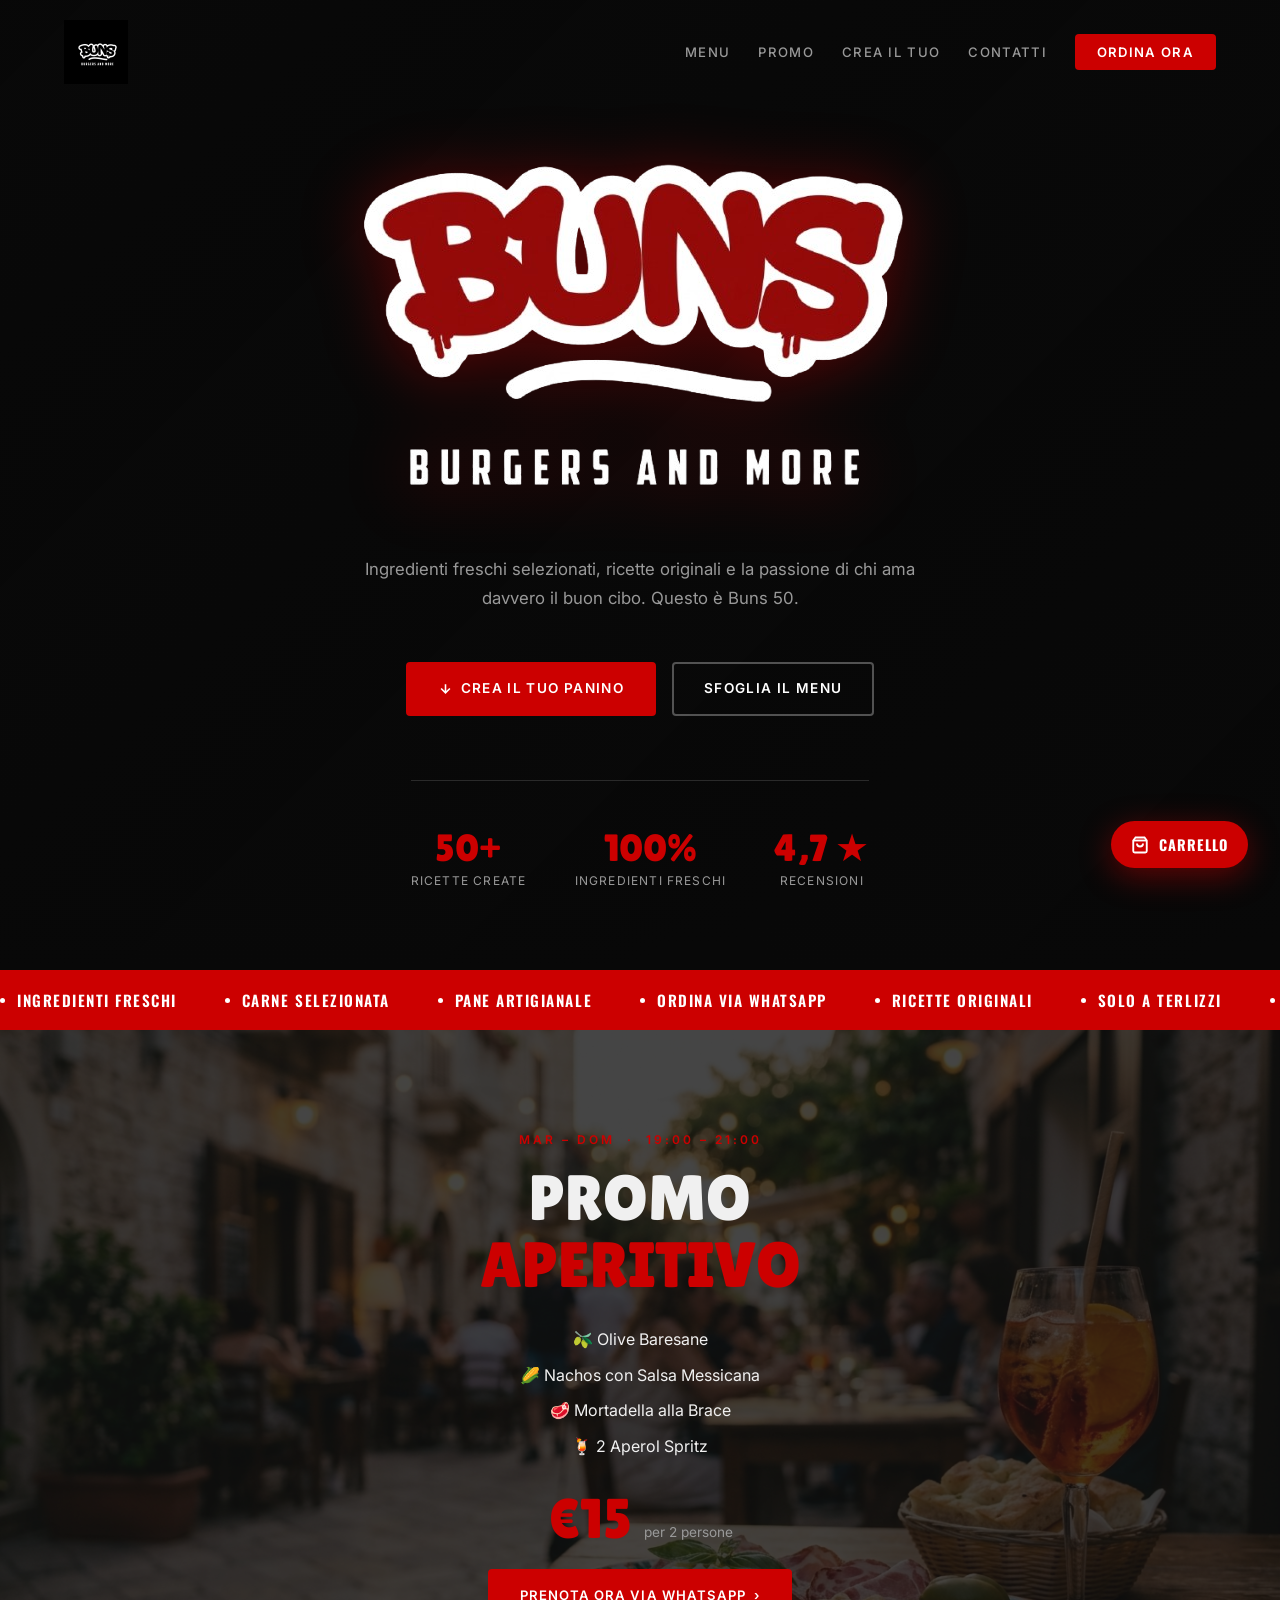
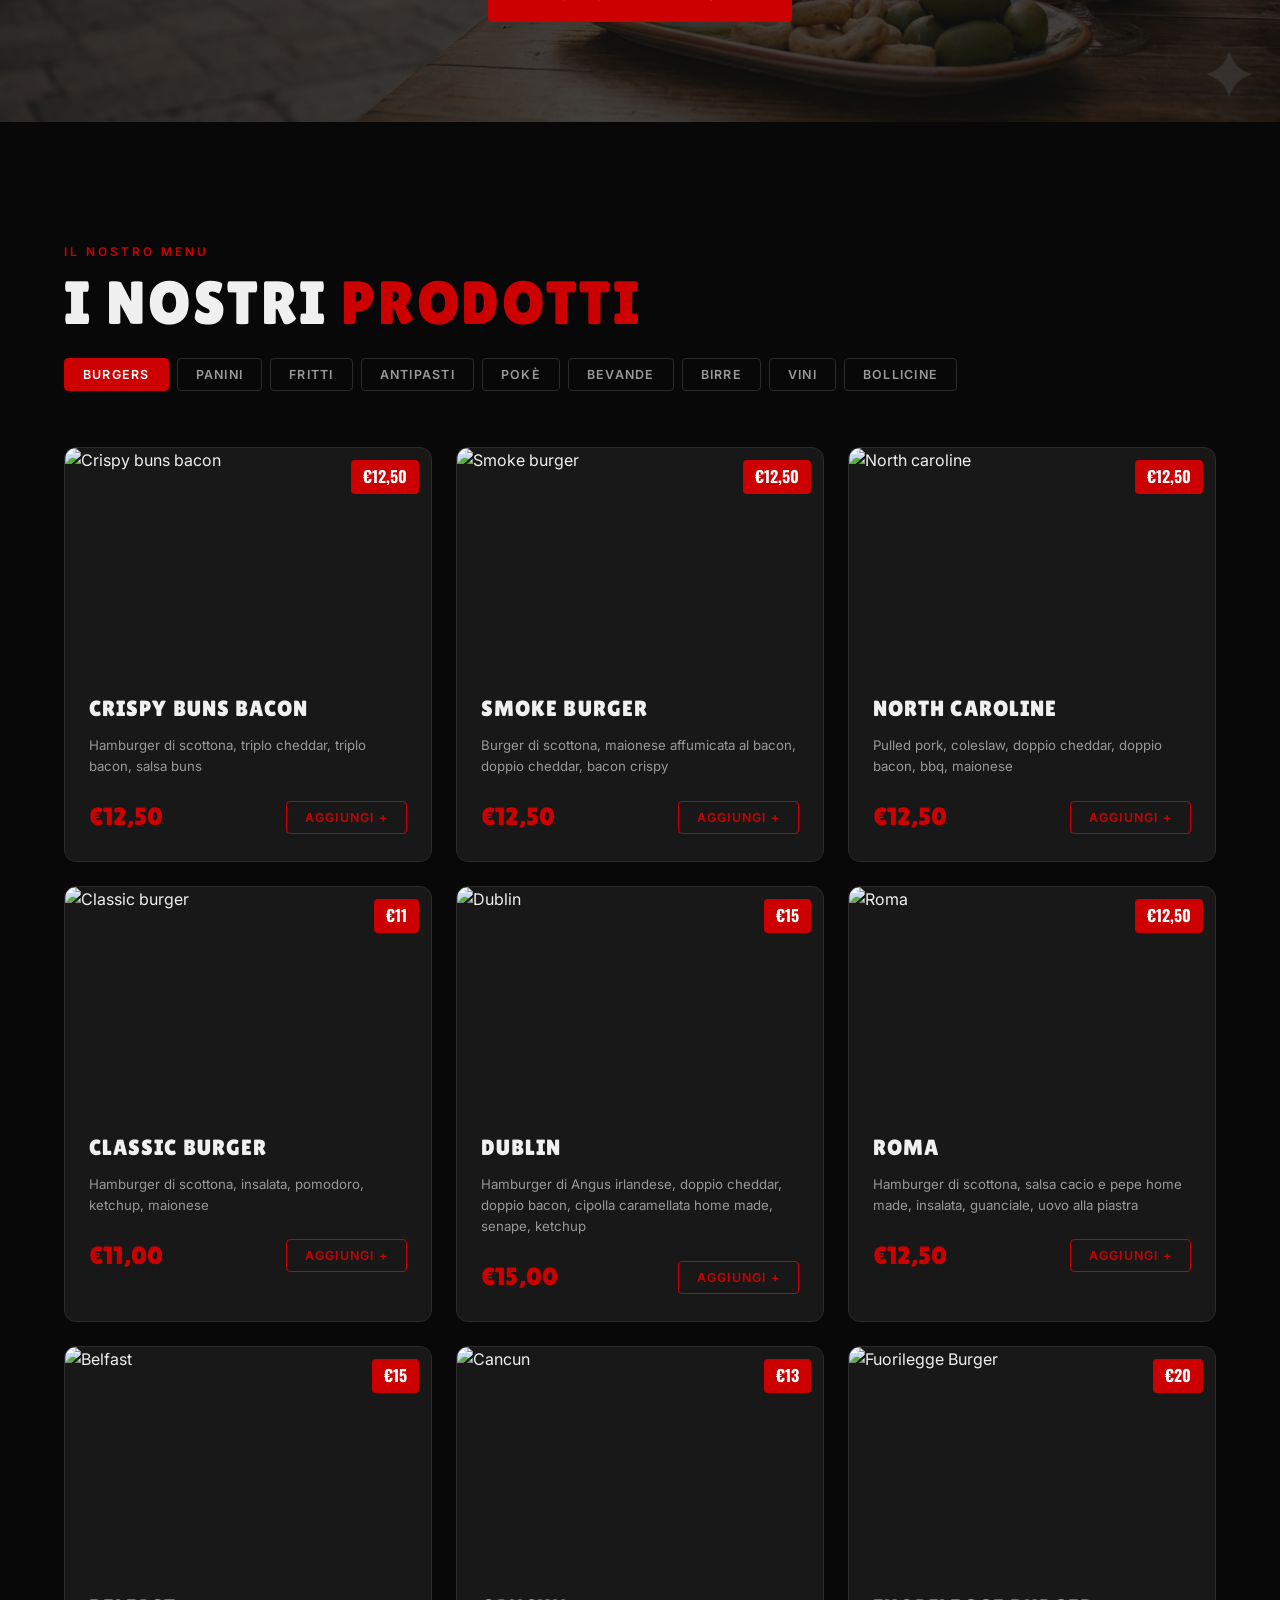
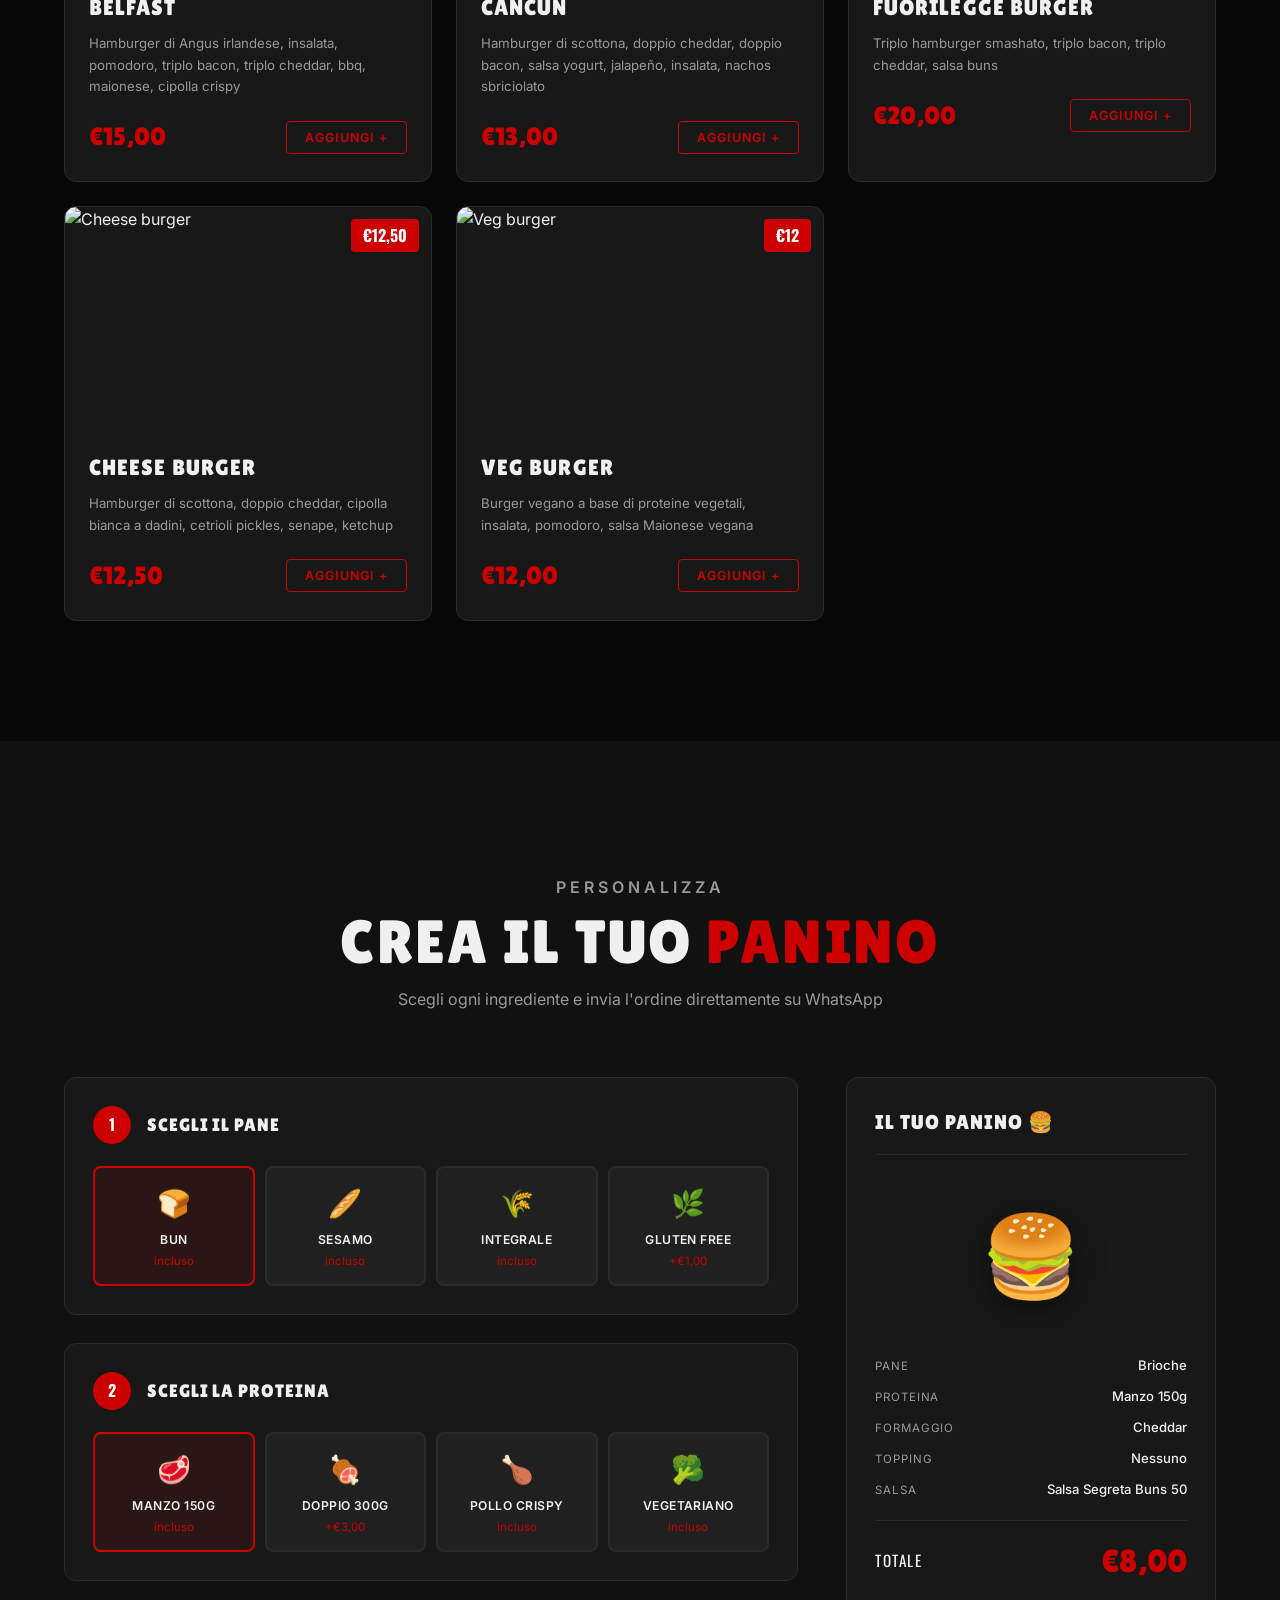
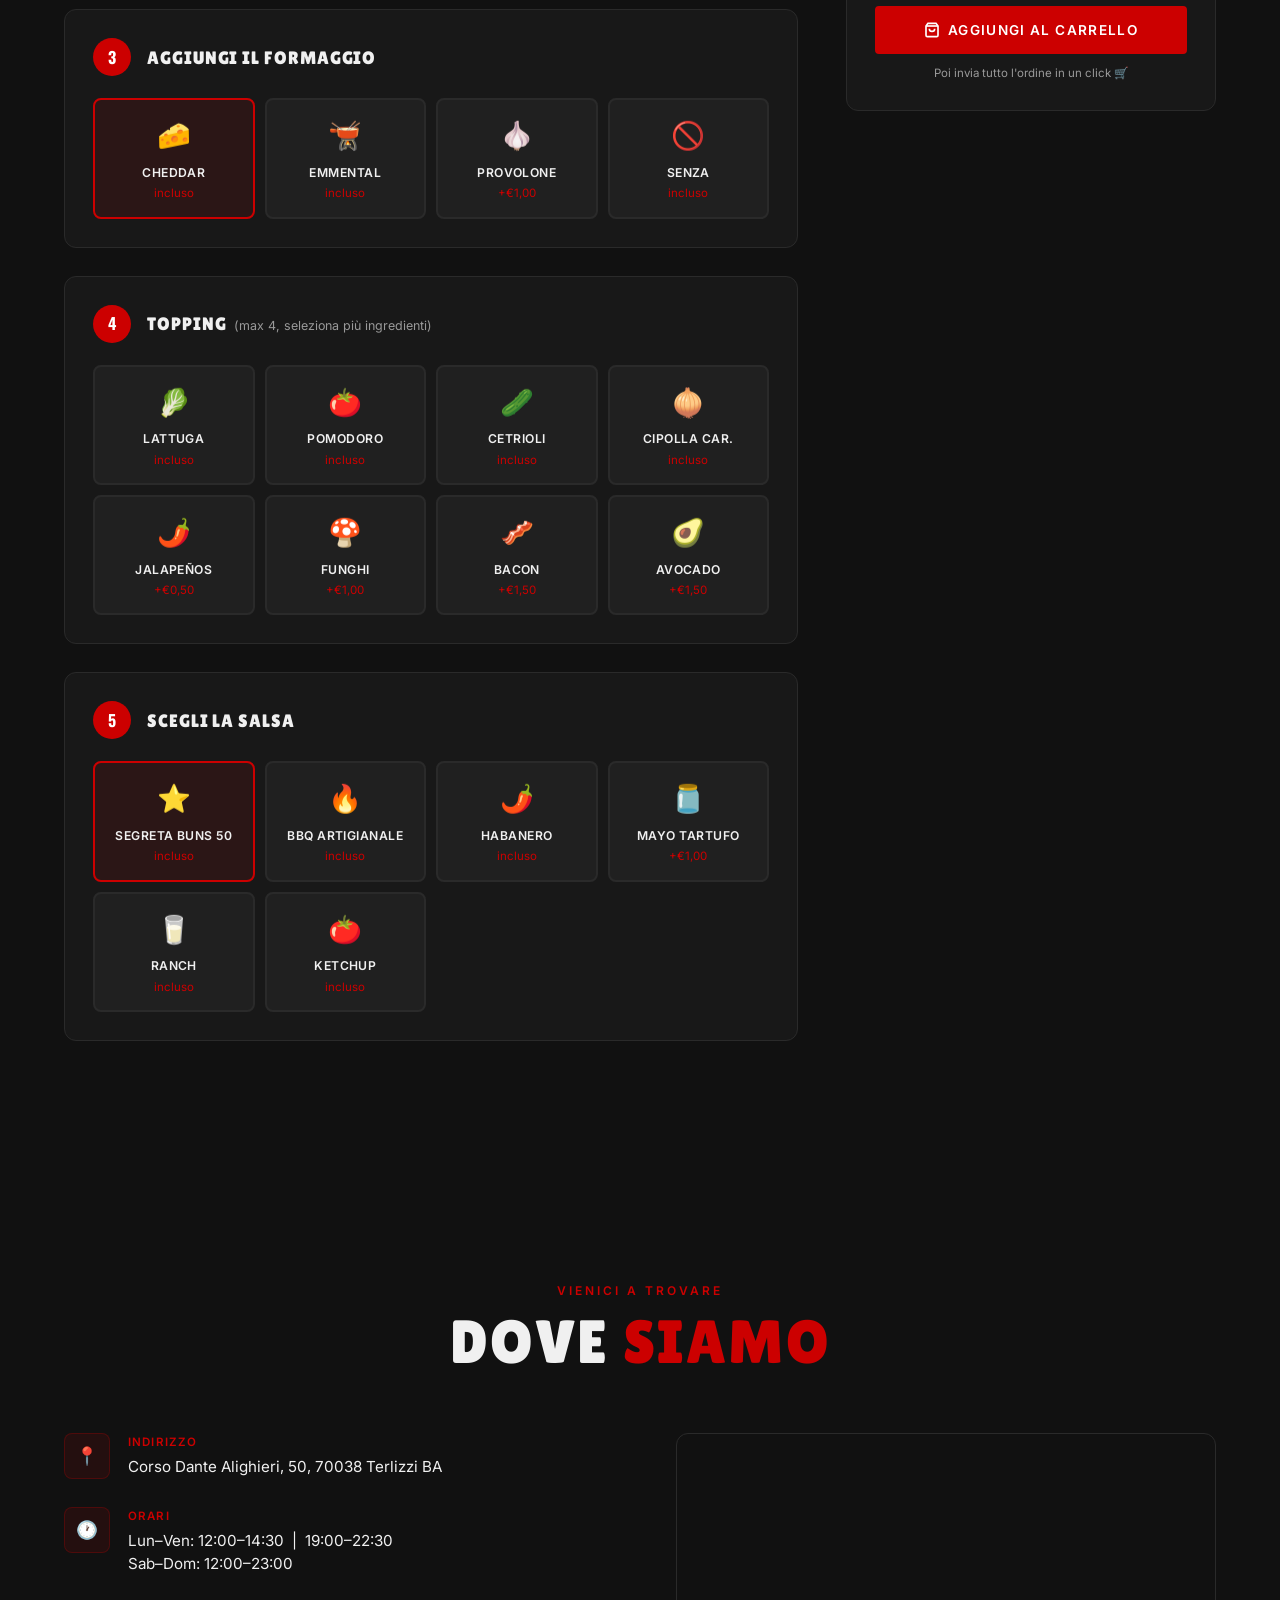
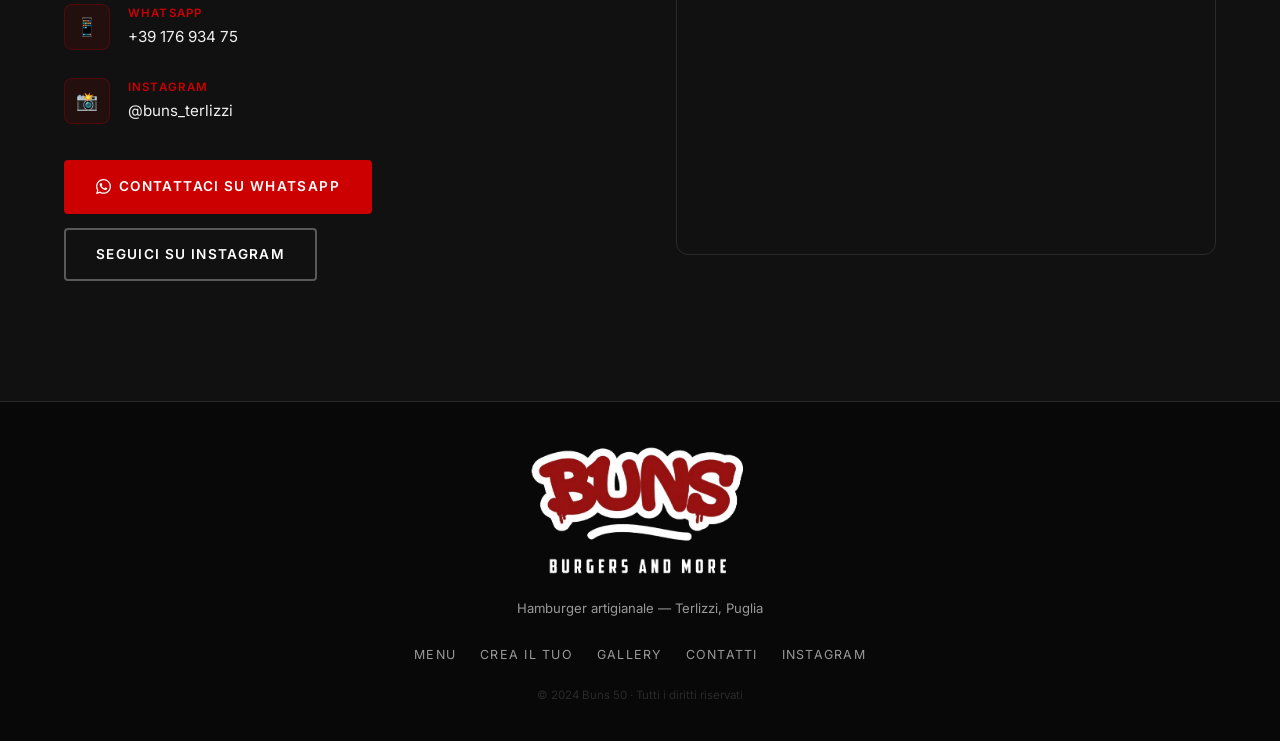
==== commit 9166fca3: "second commit" ====
--- a/index.html
+++ b/index.html
@@ -3,7 +3,7 @@
 <head>
 <meta charset="UTF-8">
 <meta name="viewport" content="width=device-width, initial-scale=1.0">
-<title>Buns 50 — Hamburger Artigianale | Terlizzi</title>
+<title>Buns 50</title>
 <link rel="preconnect" href="https://fonts.googleapis.com">
 <link rel="preconnect" href="https://fonts.gstatic.com" crossorigin>
 <link href="https://fonts.googleapis.com/css2?family=Oswald:wght@300;400;500;600;700&family=Inter:wght@300;400;500;600&family=Lilita+One&display=swap" rel="stylesheet">
@@ -15,14 +15,13 @@
 <nav id="navbar">
   <div class="container">
     <div class="nav-inner">
-      <a href="" class="nav-logo"><img src="img/logo1.png" alt="Buns 50" class="nav-logo-img"></a>
+      <a href="" class="nav-logo"><img src="img/logo/logo1.png" alt="Buns 50" class="nav-logo-img"></a>
       <ul class="nav-links" id="navLinks">
         <li><a href="#menu">Menu</a></li>
         <li><a href="#promo">Promo</a></li>
         <li><a href="#builder">Crea il tuo</a></li>
-        <li><a href="#gallery">Gallery</a></li>
         <li><a href="#contacts">Contatti</a></li>
-        <li><a href="#builder" class="nav-cta">Ordina ora</a></li>
+        <li><a href="#menu" class="nav-cta">Ordina ora</a></li>
       </ul>
       <div class="burger-icon" id="navToggle">
         <span></span><span></span><span></span>
@@ -36,7 +35,7 @@
   <div class="hero-bg"></div>
   <div class="container">
     <div class="hero-content">
-      <img src="img/logo2.png" alt="Il Gusto Autentico" class="hero-logo2">
+      <img src="img/logo/logo2.png" alt="Il Gusto Autentico" class="hero-logo2">
       <p class="hero-sub">Ingredienti freschi selezionati, ricette originali e la passione di chi ama davvero il buon cibo. Questo è Buns&nbsp;50.</p>
       <div class="hero-btns">
         <a href="#builder" class="btn btn-primary">
@@ -121,117 +120,646 @@
     <div class="menu-head">
       <div>
         <p class="eyebrow">Il Nostro Menu</p>
-        <h2 class="sec-title">I NOSTRI <span>PANINI</span></h2>
+        <h2 class="sec-title">I NOSTRI <span>PRODOTTI</span></h2>
       </div>
       <div class="menu-tabs">
-        <button class="menu-tab active" data-filter="all">Tutti</button>
-        <button class="menu-tab" data-filter="classic">Classici</button>
-        <button class="menu-tab" data-filter="special">Speciali</button>
-        <button class="menu-tab" data-filter="chicken">Pollo</button>
+        <button class="menu-tab active" data-filter="burger">Burgers</button>
+        <button class="menu-tab" data-filter="panino">Panini</button>
+        <button class="menu-tab" data-filter="fritto">Fritti</button>
+        <button class="menu-tab" data-filter="starter">Antipasti</button>
+        <button class="menu-tab" data-filter="poke">Pokè</button>
+        <button class="menu-tab" data-filter="bevanda">Bevande</button>
+        <button class="menu-tab" data-filter="birra">Birre</button>
+        <button class="menu-tab" data-filter="vino">Vini</button>
+        <button class="menu-tab" data-filter="bollicine">Bollicine</button>
       </div>
     </div>
 
     <div class="menu-grid" id="menuGrid">
 
-      <div class="menu-card reveal" data-cat="classic">
-        <div class="card-img">
-          <img src="https://images.unsplash.com/photo-1568901346375-23c9450c58cd?w=600&q=80" alt="Buns Classic" loading="lazy">
+      <!-- ANTIPASTI -->
+      <div class="menu-card reveal" data-cat="starter">
+        <div class="card-img">
+          <img src="img/prodotti/antipasti/mortadella-alla-brace.jpg" alt="Mortadella alla brace" loading="lazy">
+          <span class="card-badge">€8</span>
+        </div>
+        <div class="card-body">
+          <h3 class="card-name">Mortadella alla brace</h3>
+          <p class="card-desc">Mortadella Bologna alla brace</p>
+          <div class="card-foot">
+            <span class="card-price">€8,00</span>
+            <button class="card-btn" onclick="orderItem('Mortadella alla brace',8)">Aggiungi +</button>
+          </div>
+        </div>
+      </div>
+
+      <div class="menu-card reveal" data-cat="starter">
+        <div class="card-img">
+          <img src="img/prodotti/antipasti/olive.jpg" alt="Olive" loading="lazy">
+          <span class="card-badge">€3,50</span>
+        </div>
+        <div class="card-body">
+          <h3 class="card-name">Olive</h3>
+          <p class="card-desc">Olive</p>
+          <div class="card-foot">
+            <span class="card-price">€3,50</span>
+            <button class="card-btn" onclick="orderItem('Olive',3.5)">Aggiungi +</button>
+          </div>
+        </div>
+      </div>
+
+      <div class="menu-card reveal" data-cat="starter">
+        <div class="card-img">
+          <img src="img/prodotti/antipasti/nachos-con-salsa-mex.jpg" alt="Nachos con salsa mex" loading="lazy">
+          <span class="card-badge">€5</span>
+        </div>
+        <div class="card-body">
+          <h3 class="card-name">Nachos con salsa mex</h3>
+          <p class="card-desc">Tortillas di mais messicana</p>
+          <div class="card-foot">
+            <span class="card-price">€5,00</span>
+            <button class="card-btn" onclick="orderItem('Nachos con salsa mex',5)">Aggiungi +</button>
+          </div>
+        </div>
+      </div>
+
+      <!-- FRITTI -->
+      <div class="menu-card reveal" data-cat="fritto">
+        <div class="card-img">
+          <img src="img/prodotti/fritti/cheddar-bacon-chips.jpg">
+          <span class="card-badge">€7,50</span>
+        </div>
+        <div class="card-body">
+          <h3 class="card-name">Cheddar e bacon chips</h3>
+          <p class="card-desc">Le nostre strepitose chips con cheddar fuso e bacon crispy</p>
+          <div class="card-foot">
+            <span class="card-price">€7,50</span>
+            <button class="card-btn" onclick="orderItem('Cheddar e bacon chips',7.5)">Aggiungi +</button>
+          </div>
+        </div>
+      </div>
+
+      <div class="menu-card reveal" data-cat="fritto">
+        <div class="card-img">
+          <img src="img/prodotti/fritti/chips-alla-gricia.jpg" alt="Chips alla gricia" loading="lazy">
+          <span class="card-badge">€8</span>
+        </div>
+        <div class="card-body">
+          <h3 class="card-name">Chips alla gricia</h3>
+          <p class="card-desc">Chips, guanciale, salsa cacio e pepe home made</p>
+          <div class="card-foot">
+            <span class="card-price">€8,00</span>
+            <button class="card-btn" onclick="orderItem('Chips alla gricia',8)">Aggiungi +</button>
+          </div>
+        </div>
+      </div>
+
+      <div class="menu-card reveal" data-cat="fritto">
+        <div class="card-img">
+          <img src="img/prodotti/fritti/buns-chips.jpg" alt="Buns chips" loading="lazy">
+          <span class="card-badge">€5,50</span>
+        </div>
+        <div class="card-body">
+          <h3 class="card-name">Buns chips</h3>
+          <p class="card-desc">Le nostre strepitose e inimitabili patatine con buccia</p>
+          <div class="card-foot">
+            <span class="card-price">€5,50</span>
+            <button class="card-btn" onclick="orderItem('Buns chips',5.5)">Aggiungi +</button>
+          </div>
+        </div>
+      </div>
+
+      <div class="menu-card reveal" data-cat="fritto">
+        <div class="card-img">
+          <img src="img/prodotti/fritti/fried-chicken.jpg" alt="Fried chicken" loading="lazy">
           <span class="card-badge">€9</span>
         </div>
         <div class="card-body">
-          <h3 class="card-name">Buns Classic</h3>
-          <p class="card-desc">Doppia carne 150g, cheddar fuso, lattuga iceberg, pomodoro fresco, cipolla caramellata, salsa segreta Buns&nbsp;50</p>
+          <h3 class="card-name">Fried chicken (8 pezzi)</h3>
+          <p class="card-desc">Pollo fritto</p>
           <div class="card-foot">
             <span class="card-price">€9,00</span>
-            <button class="card-btn" onclick="orderItem('Buns Classic',9)">Aggiungi +</button>
-          </div>
-        </div>
-      </div>
-
-      <div class="menu-card reveal" data-cat="special">
-        <div class="card-img">
-          <img src="https://images.unsplash.com/photo-1553979459-d2229ba7433b?w=600&q=80" alt="Smoky BBQ" loading="lazy">
+            <button class="card-btn" onclick="orderItem('Fried chicken',9)">Aggiungi +</button>
+          </div>
+        </div>
+      </div>
+
+      <div class="menu-card reveal" data-cat="fritto">
+        <div class="card-img">
+          <img src="img/prodotti/fritti/jalapeno-red-hot.jpg" alt="Jalapeno red hot" loading="lazy">
+          <span class="card-badge">€9</span>
+        </div>
+        <div class="card-body">
+          <h3 class="card-name">Jalapeno red hot (5 pezzi)</h3>
+          <p class="card-desc">Peperoncino rosso panato ripieno di crema di formaggio</p>
+          <div class="card-foot">
+            <span class="card-price">€9,00</span>
+            <button class="card-btn" onclick="orderItem('Jalapeno red hot',9)">Aggiungi +</button>
+          </div>
+        </div>
+      </div>
+
+      <div class="menu-card reveal" data-cat="fritto">
+        <div class="card-img">
+          <img src="img/prodotti/fritti/onion-rings.jpg" alt="Onion rings" loading="lazy">
+          <span class="card-badge">€8</span>
+        </div>
+        <div class="card-body">
+          <h3 class="card-name">Onion rings (10 pezzi)</h3>
+          <p class="card-desc">Anelli di cipolla</p>
+          <div class="card-foot">
+            <span class="card-price">€8,00</span>
+            <button class="card-btn" onclick="orderItem('Onion rings',8)">Aggiungi +</button>
+          </div>
+        </div>
+      </div>
+
+      <div class="menu-card reveal" data-cat="fritto">
+        <div class="card-img">
+          <img src="img/prodotti/fritti/smoke-chips.jpg" alt="Smoke chips" loading="lazy">
+          <span class="card-badge">€7</span>
+        </div>
+        <div class="card-body">
+          <h3 class="card-name">Smoke chips</h3>
+          <p class="card-desc">Chips con Maionese affumicata al bacon</p>
+          <div class="card-foot">
+            <span class="card-price">€7,00</span>
+            <button class="card-btn" onclick="orderItem('Smoke chips',7)">Aggiungi +</button>
+          </div>
+        </div>
+      </div>
+
+      <!-- BURGERS -->
+      <div class="menu-card reveal" data-cat="burger">
+        <div class="card-img">
+          <img src="https://images.unsplash.com/photo-1568901346375-23c9450c58cd?w=600&q=80" alt="Crispy buns bacon" loading="lazy">
+          <span class="card-badge">€12,50</span>
+        </div>
+        <div class="card-body">
+          <h3 class="card-name">Crispy buns bacon</h3>
+          <p class="card-desc">Hamburger di scottona, triplo cheddar, triplo bacon, salsa buns</p>
+          <div class="card-foot">
+            <span class="card-price">€12,50</span>
+            <button class="card-btn" onclick="orderItem('Crispy buns bacon',12.5)">Aggiungi +</button>
+          </div>
+        </div>
+      </div>
+
+      <div class="menu-card reveal" data-cat="burger">
+        <div class="card-img">
+          <img src="https://images.unsplash.com/photo-1553979459-d2229ba7433b?w=600&q=80" alt="Smoke burger" loading="lazy">
+          <span class="card-badge">€12,50</span>
+        </div>
+        <div class="card-body">
+          <h3 class="card-name">Smoke burger</h3>
+          <p class="card-desc">Burger di scottona, maionese affumicata al bacon, doppio cheddar, bacon crispy</p>
+          <div class="card-foot">
+            <span class="card-price">€12,50</span>
+            <button class="card-btn" onclick="orderItem('Smoke burger',12.5)">Aggiungi +</button>
+          </div>
+        </div>
+      </div>
+
+      <div class="menu-card reveal" data-cat="burger">
+        <div class="card-img">
+          <img src="https://images.unsplash.com/photo-1529006557810-274b9b2fc783?w=600&q=80" alt="North caroline" loading="lazy">
+          <span class="card-badge">€12,50</span>
+        </div>
+        <div class="card-body">
+          <h3 class="card-name">North caroline</h3>
+          <p class="card-desc">Pulled pork, coleslaw, doppio cheddar, doppio bacon, bbq, maionese</p>
+          <div class="card-foot">
+            <span class="card-price">€12,50</span>
+            <button class="card-btn" onclick="orderItem('North caroline',12.5)">Aggiungi +</button>
+          </div>
+        </div>
+      </div>
+
+      <div class="menu-card reveal" data-cat="burger">
+        <div class="card-img">
+          <img src="https://images.unsplash.com/photo-1565299507177-b0ac66763828?w=600&q=80" alt="Classic burger" loading="lazy">
           <span class="card-badge">€11</span>
         </div>
         <div class="card-body">
-          <h3 class="card-name">Smoky BBQ</h3>
-          <p class="card-desc">Carne 200g, bacon croccante, cheddar affumicato, onion rings, salsa BBQ artigianale, senape al miele</p>
+          <h3 class="card-name">Classic burger</h3>
+          <p class="card-desc">Hamburger di scottona, insalata, pomodoro, ketchup, maionese</p>
           <div class="card-foot">
             <span class="card-price">€11,00</span>
-            <button class="card-btn" onclick="orderItem('Smoky BBQ',11)">Aggiungi +</button>
-          </div>
-        </div>
-      </div>
-
-      <div class="menu-card reveal" data-cat="special">
-        <div class="card-img">
-          <img src="https://images.unsplash.com/photo-1550547660-d9450f859349?w=600&q=80" alt="Spicy Devil" loading="lazy">
-          <span class="card-badge">€10</span>
-        </div>
-        <div class="card-body">
-          <h3 class="card-name">Spicy Devil</h3>
-          <p class="card-desc">Carne 200g, jalapeños freschi, cipolla rossa marinata, cheddar piccante, salsa habanero fatta in casa</p>
-          <div class="card-foot">
-            <span class="card-price">€10,00</span>
-            <button class="card-btn" onclick="orderItem('Spicy Devil',10)">Aggiungi +</button>
-          </div>
-        </div>
-      </div>
-
-      <div class="menu-card reveal" data-cat="special">
-        <div class="card-img">
-          <img src="https://images.unsplash.com/photo-1580013759032-c96505e24c1f?w=600&q=80" alt="Truffle King" loading="lazy">
+            <button class="card-btn" onclick="orderItem('Classic burger',11)">Aggiungi +</button>
+          </div>
+        </div>
+      </div>
+
+      <div class="menu-card reveal" data-cat="burger">
+        <div class="card-img">
+          <img src="https://images.unsplash.com/photo-1550547660-d9450f859349?w=600&q=80" alt="Dublin" loading="lazy">
+          <span class="card-badge">€15</span>
+        </div>
+        <div class="card-body">
+          <h3 class="card-name">Dublin</h3>
+          <p class="card-desc">Hamburger di Angus irlandese, doppio cheddar, doppio bacon, cipolla caramellata home made, senape, ketchup</p>
+          <div class="card-foot">
+            <span class="card-price">€15,00</span>
+            <button class="card-btn" onclick="orderItem('Dublin',15)">Aggiungi +</button>
+          </div>
+        </div>
+      </div>
+
+      <div class="menu-card reveal" data-cat="burger">
+        <div class="card-img">
+          <img src="https://images.unsplash.com/photo-1571091718767-18b5b1457add?w=600&q=80" alt="Roma" loading="lazy">
+          <span class="card-badge">€12,50</span>
+        </div>
+        <div class="card-body">
+          <h3 class="card-name">Roma</h3>
+          <p class="card-desc">Hamburger di scottona, salsa cacio e pepe home made, insalata, guanciale, uovo alla piastra</p>
+          <div class="card-foot">
+            <span class="card-price">€12,50</span>
+            <button class="card-btn" onclick="orderItem('Roma',12.5)">Aggiungi +</button>
+          </div>
+        </div>
+      </div>
+
+      <div class="menu-card reveal" data-cat="burger">
+        <div class="card-img">
+          <img src="https://images.unsplash.com/photo-1548369937-47519962c11a?w=600&q=80" alt="Belfast" loading="lazy">
+          <span class="card-badge">€15</span>
+        </div>
+        <div class="card-body">
+          <h3 class="card-name">Belfast</h3>
+          <p class="card-desc">Hamburger di Angus irlandese, insalata, pomodoro, triplo bacon, triplo cheddar, bbq, maionese, cipolla crispy</p>
+          <div class="card-foot">
+            <span class="card-price">€15,00</span>
+            <button class="card-btn" onclick="orderItem('Belfast',15)">Aggiungi +</button>
+          </div>
+        </div>
+      </div>
+
+      <div class="menu-card reveal" data-cat="burger">
+        <div class="card-img">
+          <img src="https://images.unsplash.com/photo-1580013759032-c96505e24c1f?w=600&q=80" alt="Cancun" loading="lazy">
           <span class="card-badge">€13</span>
         </div>
         <div class="card-body">
-          <h3 class="card-name">Truffle King</h3>
-          <p class="card-desc">Carne premium 200g, funghi trifolati, provolone del Monaco, rucola fresca, mayo al tartufo nero</p>
+          <h3 class="card-name">Cancun</h3>
+          <p class="card-desc">Hamburger di scottona, doppio cheddar, doppio bacon, salsa yogurt, jalapeño, insalata, nachos sbriciolato</p>
           <div class="card-foot">
             <span class="card-price">€13,00</span>
-            <button class="card-btn" onclick="orderItem('Truffle King',13)">Aggiungi +</button>
-          </div>
-        </div>
-      </div>
-
-      <div class="menu-card reveal" data-cat="chicken">
-        <div class="card-img">
-          <img src="https://images.unsplash.com/photo-1606755962773-d324e0a13086?w=600&q=80" alt="Crispy Chicken" loading="lazy">
+            <button class="card-btn" onclick="orderItem('Cancun',13)">Aggiungi +</button>
+          </div>
+        </div>
+      </div>
+
+      <div class="menu-card reveal" data-cat="burger">
+        <div class="card-img">
+          <img src="https://images.unsplash.com/photo-1586816001966-79b736744398?w=600&q=80" alt="Fuorilegge Burger" loading="lazy">
+          <span class="card-badge">€20</span>
+        </div>
+        <div class="card-body">
+          <h3 class="card-name">Fuorilegge Burger</h3>
+          <p class="card-desc">Triplo hamburger smashato, triplo bacon, triplo cheddar, salsa buns</p>
+          <div class="card-foot">
+            <span class="card-price">€20,00</span>
+            <button class="card-btn" onclick="orderItem('Fuorilegge Burger',20)">Aggiungi +</button>
+          </div>
+        </div>
+      </div>
+
+      <div class="menu-card reveal" data-cat="burger">
+        <div class="card-img">
+          <img src="https://images.unsplash.com/photo-1594212699903-ec8a3eca50f5?w=600&q=80" alt="Cheese burger" loading="lazy">
+          <span class="card-badge">€12,50</span>
+        </div>
+        <div class="card-body">
+          <h3 class="card-name">Cheese burger</h3>
+          <p class="card-desc">Hamburger di scottona, doppio cheddar, cipolla bianca a dadini, cetrioli pickles, senape, ketchup</p>
+          <div class="card-foot">
+            <span class="card-price">€12,50</span>
+            <button class="card-btn" onclick="orderItem('Cheese burger',12.5)">Aggiungi +</button>
+          </div>
+        </div>
+      </div>
+
+      <div class="menu-card reveal" data-cat="burger">
+        <div class="card-img">
+          <img src="https://images.unsplash.com/photo-1520072959219-c595dc870360?w=600&q=80" alt="Veg burger" loading="lazy">
+          <span class="card-badge">€12</span>
+        </div>
+        <div class="card-body">
+          <h3 class="card-name">Veg burger</h3>
+          <p class="card-desc">Burger vegano a base di proteine vegetali, insalata, pomodoro, salsa Maionese vegana</p>
+          <div class="card-foot">
+            <span class="card-price">€12,00</span>
+            <button class="card-btn" onclick="orderItem('Veg burger',12)">Aggiungi +</button>
+          </div>
+        </div>
+      </div>
+
+      <!-- PANINI -->
+      <div class="menu-card reveal" data-cat="panino">
+        <div class="card-img">
+          <img src="https://images.unsplash.com/photo-1481070555726-e2fe8357725b?w=600&q=80" alt="Martina Franca" loading="lazy">
+          <span class="card-badge">€9,50</span>
+        </div>
+        <div class="card-body">
+          <h3 class="card-name">Martina Franca</h3>
+          <p class="card-desc">Capocollo di Martina Franca IGP, bufala, pomodori secchi, insalata</p>
+          <div class="card-foot">
+            <span class="card-price">€9,50</span>
+            <button class="card-btn" onclick="orderItem('Martina Franca',9.5)">Aggiungi +</button>
+          </div>
+        </div>
+      </div>
+
+      <div class="menu-card reveal" data-cat="panino">
+        <div class="card-img">
+          <img src="https://images.unsplash.com/photo-1519984388953-d2406bc725e1?w=600&q=80" alt="Tonnetto" loading="lazy">
+          <span class="card-badge">€12</span>
+        </div>
+        <div class="card-body">
+          <h3 class="card-name">Tonnetto</h3>
+          <p class="card-desc">Tartare di tonno fresco, insalata, pomodoro, bufala, Tabasco</p>
+          <div class="card-foot">
+            <span class="card-price">€12,00</span>
+            <button class="card-btn" onclick="orderItem('Tonnetto',12)">Aggiungi +</button>
+          </div>
+        </div>
+      </div>
+
+      <div class="menu-card reveal" data-cat="panino">
+        <div class="card-img">
+          <img src="https://images.unsplash.com/photo-1509722747041-616f39b57eef?w=600&q=80" alt="Bologna" loading="lazy">
           <span class="card-badge">€9</span>
         </div>
         <div class="card-body">
-          <h3 class="card-name">Crispy Chicken</h3>
-          <p class="card-desc">Petto di pollo croccante, coleslaw artigianale, pickles marinati, salsa ranch cremosa</p>
+          <h3 class="card-name">Bologna</h3>
+          <p class="card-desc">Mortadella, bufala, pomodori secchi, granella di pistacchio</p>
           <div class="card-foot">
             <span class="card-price">€9,00</span>
-            <button class="card-btn" onclick="orderItem('Crispy Chicken',9)">Aggiungi +</button>
-          </div>
-        </div>
-      </div>
-
-      <div class="menu-card reveal" data-cat="classic">
-        <div class="card-img">
-          <img src="https://images.unsplash.com/photo-1565299507177-b0ac66763828?w=600&q=80" alt="Green Garden" loading="lazy">
-          <span class="card-badge">€8</span>
-        </div>
-        <div class="card-body">
-          <h3 class="card-name">Green Garden</h3>
-          <p class="card-desc">Burger vegetale, guacamole fresco, pomodoro, spinacino, cipolla di Tropea, mayo alla paprika</p>
-          <div class="card-foot">
-            <span class="card-price">€8,00</span>
-            <button class="card-btn" onclick="orderItem('Green Garden',8)">Aggiungi +</button>
-          </div>
-        </div>
-      </div>
-
-    </div>
-
-    <!-- SIDES -->
-    <h3 class="sec-title" style="font-size:2rem;margin-top:72px;margin-bottom:28px;">EXTRA &amp; <span>CONTORNI</span></h3>
-    <div class="sides-grid">
-      <div class="side-item reveal"><div><div class="side-name">🍟 Patatine Fritte</div><div class="side-sub">Croccanti, appena fritte</div></div><div class="side-price">€3</div></div>
-      <div class="side-item reveal"><div><div class="side-name">🧅 Onion Rings</div><div class="side-sub">6 pezzi in pastella</div></div><div class="side-price">€4</div></div>
-      <div class="side-item reveal"><div><div class="side-name">🥗 Coleslaw</div><div class="side-sub">Artigianale, fresco</div></div><div class="side-price">€2</div></div>
-      <div class="side-item reveal"><div><div class="side-name">🍗 Nuggets ×6</div><div class="side-sub">Pollo croccante</div></div><div class="side-price">€5</div></div>
+            <button class="card-btn" onclick="orderItem('Bologna',9)">Aggiungi +</button>
+          </div>
+        </div>
+      </div>
+
+      <!-- POKÈ BOWL -->
+      <div class="menu-card reveal" data-cat="poke">
+        <div class="card-img">
+          <img src="https://images.unsplash.com/photo-1546069901-ba9599a7e63c?w=600&q=80" alt="Corfù" loading="lazy">
+          <span class="card-badge">€11</span>
+        </div>
+        <div class="card-body">
+          <h3 class="card-name">Corfù</h3>
+          <p class="card-desc">Riso basmati, insalata, pomodoro, olive nere, avocado, feta, cipolla rossa, salsa yogurt</p>
+          <div class="card-foot">
+            <span class="card-price">€11,00</span>
+            <button class="card-btn" onclick="orderItem('Corfù',11)">Aggiungi +</button>
+          </div>
+        </div>
+      </div>
+
+      <div class="menu-card reveal" data-cat="poke">
+        <div class="card-img">
+          <img src="https://images.unsplash.com/photo-1551248429-40975aa4de74?w=600&q=80" alt="Tuna" loading="lazy">
+          <span class="card-badge">€14</span>
+        </div>
+        <div class="card-body">
+          <h3 class="card-name">Tuna</h3>
+          <p class="card-desc">Riso basmati, tartare di tonno fresco, insalata, pomodoro, bufala, mango, semi misti, soia</p>
+          <div class="card-foot">
+            <span class="card-price">€14,00</span>
+            <button class="card-btn" onclick="orderItem('Tuna',14)">Aggiungi +</button>
+          </div>
+        </div>
+      </div>
+
+      <!-- BEVANDE -->
+      <div class="menu-card reveal" data-cat="bevanda">
+        <div class="card-img">
+          <img src="https://images.unsplash.com/photo-1554866585-cd94860890b7?w=600&q=80" alt="Coca-Cola" loading="lazy">
+          <span class="card-badge">€3</span>
+        </div>
+        <div class="card-body">
+          <h3 class="card-name">Coca-Cola (33cl)</h3>
+          <p class="card-desc">Coca-Cola lattina</p>
+          <div class="card-foot">
+            <span class="card-price">€3,00</span>
+            <button class="card-btn" onclick="orderItem('Coca-Cola',3)">Aggiungi +</button>
+          </div>
+        </div>
+      </div>
+
+      <div class="menu-card reveal" data-cat="bevanda">
+        <div class="card-img">
+          <img src="https://images.unsplash.com/photo-1625772299848-391b6a87d7b3?w=600&q=80" alt="Sprite" loading="lazy">
+          <span class="card-badge">€3</span>
+        </div>
+        <div class="card-body">
+          <h3 class="card-name">Sprite (33cl)</h3>
+          <p class="card-desc">Sprite lattina</p>
+          <div class="card-foot">
+            <span class="card-price">€3,00</span>
+            <button class="card-btn" onclick="orderItem('Sprite',3)">Aggiungi +</button>
+          </div>
+        </div>
+      </div>
+
+      <div class="menu-card reveal" data-cat="bevanda">
+        <div class="card-img">
+          <img src="https://images.unsplash.com/photo-1581098365941-8e44e42bc5f8?w=600&q=80" alt="Fanta" loading="lazy">
+          <span class="card-badge">€3</span>
+        </div>
+        <div class="card-body">
+          <h3 class="card-name">Fanta (33cl)</h3>
+          <p class="card-desc">Fanta lattina</p>
+          <div class="card-foot">
+            <span class="card-price">€3,00</span>
+            <button class="card-btn" onclick="orderItem('Fanta',3)">Aggiungi +</button>
+          </div>
+        </div>
+      </div>
+
+      <div class="menu-card reveal" data-cat="bevanda">
+        <div class="card-img">
+          <img src="https://images.unsplash.com/photo-1556679343-c7306c1976bc?w=600&q=80" alt="Tè alla pesca" loading="lazy">
+          <span class="card-badge">€3</span>
+        </div>
+        <div class="card-body">
+          <h3 class="card-name">Tè alla pesca (33cl)</h3>
+          <p class="card-desc">Tè freddo alla pesca</p>
+          <div class="card-foot">
+            <span class="card-price">€3,00</span>
+            <button class="card-btn" onclick="orderItem('Tè alla pesca',3)">Aggiungi +</button>
+          </div>
+        </div>
+      </div>
+
+      <div class="menu-card reveal" data-cat="bevanda">
+        <div class="card-img">
+          <img src="https://images.unsplash.com/photo-1556679343-c7306c1976bc?w=600&q=80" alt="Tè al limone" loading="lazy">
+          <span class="card-badge">€3</span>
+        </div>
+        <div class="card-body">
+          <h3 class="card-name">Tè al limone</h3>
+          <p class="card-desc">Tè freddo al limone</p>
+          <div class="card-foot">
+            <span class="card-price">€3,00</span>
+            <button class="card-btn" onclick="orderItem('Tè al limone',3)">Aggiungi +</button>
+          </div>
+        </div>
+      </div>
+
+      <div class="menu-card reveal" data-cat="bevanda">
+        <div class="card-img">
+          <img src="https://images.unsplash.com/photo-1566888596782-c7f41cc184c5?w=600&q=80" alt="Ginger Beer" loading="lazy">
+          <span class="card-badge">€4</span>
+        </div>
+        <div class="card-body">
+          <h3 class="card-name">Ginger Beer (33cl)</h3>
+          <p class="card-desc">Birra allo zenzero</p>
+          <div class="card-foot">
+            <span class="card-price">€4,00</span>
+            <button class="card-btn" onclick="orderItem('Ginger Beer',4)">Aggiungi +</button>
+          </div>
+        </div>
+      </div>
+
+      <div class="menu-card reveal" data-cat="bevanda">
+        <div class="card-img">
+          <img src="https://images.unsplash.com/photo-1548839140-29a749e1cf4d?w=600&q=80" alt="Acqua naturale" loading="lazy">
+          <span class="card-badge">€2</span>
+        </div>
+        <div class="card-body">
+          <h3 class="card-name">Acqua naturale (50cl)</h3>
+          <p class="card-desc">Acqua minerale naturale</p>
+          <div class="card-foot">
+            <span class="card-price">€2,00</span>
+            <button class="card-btn" onclick="orderItem('Acqua naturale',2)">Aggiungi +</button>
+          </div>
+        </div>
+      </div>
+
+      <div class="menu-card reveal" data-cat="bevanda">
+        <div class="card-img">
+          <img src="https://images.unsplash.com/photo-1548839140-29a749e1cf4d?w=600&q=80" alt="Acqua frizzante" loading="lazy">
+          <span class="card-badge">€2</span>
+        </div>
+        <div class="card-body">
+          <h3 class="card-name">Acqua frizzante (50cl)</h3>
+          <p class="card-desc">Acqua minerale frizzante</p>
+          <div class="card-foot">
+            <span class="card-price">€2,00</span>
+            <button class="card-btn" onclick="orderItem('Acqua frizzante',2)">Aggiungi +</button>
+          </div>
+        </div>
+      </div>
+
+      <!-- BIRRE -->
+      <div class="menu-card reveal" data-cat="birra">
+        <div class="card-img">
+          <img src="https://images.unsplash.com/photo-1608270586620-248524c67de9?w=600&q=80" alt="Menabrea rossa" loading="lazy">
+          <span class="card-badge">€4,50</span>
+        </div>
+        <div class="card-body">
+          <h3 class="card-name">Menabrea rossa (33cl)</h3>
+          <p class="card-desc">Doppio Malto 7,5% vol — Italia</p>
+          <div class="card-foot">
+            <span class="card-price">€4,50</span>
+            <button class="card-btn" onclick="orderItem('Menabrea rossa',4.5)">Aggiungi +</button>
+          </div>
+        </div>
+      </div>
+
+      <div class="menu-card reveal" data-cat="birra">
+        <div class="card-img">
+          <img src="https://images.unsplash.com/photo-1535958636474-b021ee887b13?w=600&q=80" alt="Bjorne Beer" loading="lazy">
+          <span class="card-badge">€5</span>
+        </div>
+        <div class="card-body">
+          <h3 class="card-name">Bjorne Beer (33cl)</h3>
+          <p class="card-desc">Lager Strong 8,3% vol — Danimarca</p>
+          <div class="card-foot">
+            <span class="card-price">€5,00</span>
+            <button class="card-btn" onclick="orderItem('Bjorne Beer',5)">Aggiungi +</button>
+          </div>
+        </div>
+      </div>
+
+      <div class="menu-card reveal" data-cat="birra">
+        <div class="card-img">
+          <img src="https://images.unsplash.com/photo-1567696153798-9111f9cd3d0d?w=600&q=80" alt="Erdinger" loading="lazy">
+          <span class="card-badge">€6</span>
+        </div>
+        <div class="card-body">
+          <h3 class="card-name">Erdinger (33cl)</h3>
+          <p class="card-desc">Weiss 5,3% vol — Germania</p>
+          <div class="card-foot">
+            <span class="card-price">€6,00</span>
+            <button class="card-btn" onclick="orderItem('Erdinger',6)">Aggiungi +</button>
+          </div>
+        </div>
+      </div>
+
+      <div class="menu-card reveal" data-cat="birra">
+        <div class="card-img">
+          <img src="https://images.unsplash.com/photo-1506377247377-2a5b3b417ebb?w=600&q=80" alt="Slalom" loading="lazy">
+          <span class="card-badge">€5</span>
+        </div>
+        <div class="card-body">
+          <h3 class="card-name">Slalom (33cl)</h3>
+          <p class="card-desc">Lager Strong 9% vol — Scozia</p>
+          <div class="card-foot">
+            <span class="card-price">€5,00</span>
+            <button class="card-btn" onclick="orderItem('Slalom',5)">Aggiungi +</button>
+          </div>
+        </div>
+      </div>
+
+      <div class="menu-card reveal" data-cat="birra">
+        <div class="card-img">
+          <img src="https://images.unsplash.com/photo-1535958636474-b021ee887b13?w=600&q=80" alt="Heineken" loading="lazy">
+          <span class="card-badge">€3,50</span>
+        </div>
+        <div class="card-body">
+          <h3 class="card-name">Heineken</h3>
+          <p class="card-desc">Birra Heineken</p>
+          <div class="card-foot">
+            <span class="card-price">€3,50</span>
+            <button class="card-btn" onclick="orderItem('Heineken',3.5)">Aggiungi +</button>
+          </div>
+        </div>
+      </div>
+
+      <!-- VINI & BOLLICINE -->
+      <div class="menu-card reveal" data-cat="vino">
+        <div class="card-img">
+          <img src="https://images.unsplash.com/photo-1510812431401-41d2bd2722f3?w=600&q=80" alt="Tramari" loading="lazy">
+          <span class="card-badge">€22</span>
+        </div>
+        <div class="card-body">
+          <h3 class="card-name">Tramari (75cl)</h3>
+          <p class="card-desc">Primitivo 100% — 13% vol — Vino Rosato</p>
+          <div class="card-foot">
+            <span class="card-price">€22,00</span>
+            <button class="card-btn" onclick="orderItem('Tramari',22)">Aggiungi +</button>
+          </div>
+        </div>
+      </div>
+
+      <div class="menu-card reveal" data-cat="bollicine">
+        <div class="card-img">
+          <img src="https://images.unsplash.com/photo-1558618666-fcd25c85cd64?w=600&q=80" alt="Prosecco" loading="lazy">
+          <span class="card-badge">€20</span>
+        </div>
+        <div class="card-body">
+          <h3 class="card-name">Prosecco (75cl)</h3>
+          <p class="card-desc">Bollicine italiane</p>
+          <div class="card-foot">
+            <span class="card-price">€20,00</span>
+            <button class="card-btn" onclick="orderItem('Prosecco',20)">Aggiungi +</button>
+          </div>
+        </div>
+      </div>
+
     </div>
   </div>
 </section>
@@ -252,7 +780,7 @@
         <div class="b-step reveal">
           <div class="step-hd"><div class="step-num">1</div><div class="step-ttl">Scegli il Pane</div></div>
           <div class="opts" id="s-bun">
-            <div class="opt sel" data-v="Brioche" data-p="0" onclick="pick(this,'bun')"><span class="opt-emoji">🍞</span><div class="opt-name">Brioche</div><div class="opt-price">incluso</div></div>
+            <div class="opt sel" data-v="Brioche" data-p="0" onclick="pick(this,'bun')"><span class="opt-emoji">🍞</span><div class="opt-name">Bun</div><div class="opt-price">incluso</div></div>
             <div class="opt" data-v="Sesamo" data-p="0" onclick="pick(this,'bun')"><span class="opt-emoji">🥖</span><div class="opt-name">Sesamo</div><div class="opt-price">incluso</div></div>
             <div class="opt" data-v="Integrale" data-p="0" onclick="pick(this,'bun')"><span class="opt-emoji">🌾</span><div class="opt-name">Integrale</div><div class="opt-price">incluso</div></div>
             <div class="opt" data-v="Gluten Free" data-p="1" onclick="pick(this,'bun')"><span class="opt-emoji">🌿</span><div class="opt-name">Gluten Free</div><div class="opt-price">+€1,00</div></div>
@@ -393,7 +921,7 @@
 <!-- ========== FOOTER ========== -->
 <footer>
   <div class="container">
-    <img src="img/logo2.png" alt="Buns 50" class="ft-logo-img">
+    <img src="img/logo/logo2.png" alt="Buns 50" class="ft-logo-img">
     <p class="ft-tag">Hamburger artigianale — Terlizzi, Puglia</p>
     <ul class="ft-links">
       <li><a href="#menu">Menu</a></li>
--- a/style.css
+++ b/style.css
@@ -35,20 +35,20 @@
   background:linear-gradient(135deg,rgba(8,8,8,.96) 0%,rgba(8,8,8,.65) 55%,rgba(8,8,8,.88) 100%),
   url('https://images.unsplash.com/photo-1568901346375-23c9450c58cd?w=1600&q=80') center/cover no-repeat}
 .hero-bg::after{content:'';position:absolute;bottom:0;left:0;right:0;height:220px;background:linear-gradient(to top,var(--black),transparent)}
-.hero-content{position:relative;z-index:1;padding:140px 0 80px}
+.hero-content{position:relative;z-index:1;padding:140px 0 80px;text-align:center;display:flex;flex-direction:column;align-items:center}
 .hero-logo{height:120px;width:auto;object-fit:contain;mix-blend-mode:screen;display:block;margin-bottom:24px}
 .hero-logo2{max-width:680px;width:100%;height:auto;display:block;margin-bottom:32px;filter:drop-shadow(0 4px 32px rgba(204,0,0,.4))}
 .hero-label{display:inline-block;font-size:.78rem;font-weight:600;text-transform:uppercase;letter-spacing:.28em;color:var(--gold);margin-bottom:28px;border:1px solid rgba(204,0,0,.5);padding:7px 18px;border-radius:2px}
 .hero-title{font-family:'Oswald',sans-serif;font-size:clamp(3.5rem,9vw,8rem);font-weight:700;text-transform:uppercase;line-height:.92;margin-bottom:32px;letter-spacing:-.02em}
 .hero-title .accent{color:var(--gold)}
-.hero-sub{font-size:1.05rem;color:var(--muted);max-width:460px;margin-bottom:48px;line-height:1.75}
-.hero-btns{display:flex;gap:16px;flex-wrap:wrap}
+.hero-sub{font-size:1.05rem;color:var(--muted);max-width:560px;margin-bottom:48px;line-height:1.75}
+.hero-btns{display:flex;gap:16px;flex-wrap:wrap;justify-content:center}
 .btn{display:inline-flex;align-items:center;gap:8px;padding:14px 30px;border-radius:4px;font-size:.85rem;font-weight:600;text-transform:uppercase;letter-spacing:.1em;text-decoration:none;cursor:pointer;border:2px solid transparent;transition:all .25s ease;font-family:'Inter',sans-serif}
 .btn-primary{background:var(--gold);color:#fff;border-color:var(--gold)}
 .btn-primary:hover{background:var(--gold-h);border-color:var(--gold-h);transform:translateY(-2px);box-shadow:0 8px 28px rgba(204,0,0,.35)}
 .btn-outline{background:transparent;color:#fff;border-color:rgba(255,255,255,.3)}
 .btn-outline:hover{border-color:#fff;transform:translateY(-2px)}
-.hero-stats{display:flex;gap:48px;margin-top:64px;padding-top:48px;border-top:1px solid var(--border)}
+.hero-stats{display:flex;gap:48px;margin-top:64px;padding-top:48px;border-top:1px solid var(--border);justify-content:center}
 .stat-n{font-family:'Lilita One',cursive;font-size:2.4rem;font-weight:400;color:var(--gold);line-height:1}
 .stat-l{font-size:.75rem;color:var(--muted);text-transform:uppercase;letter-spacing:.1em;margin-top:4px}
 
@@ -63,7 +63,7 @@
 
 /* PROMO */
 #promo{padding:100px 0;position:relative;overflow:hidden;background:var(--dark)}
-#promo::before{content:'';position:absolute;inset:0;background:url('img/promo-aperitivo.png') center/cover no-repeat;opacity:.22;z-index:0}
+#promo::before{content:'';position:absolute;inset:0;background:url('img/promo/promo-aperitivo.png') center/cover no-repeat;opacity:.22;z-index:0}
 #promo .container{position:relative;z-index:1}
 .promo-card{max-width:560px;margin:0 auto;text-align:center}
 .promo-hl{font-family:'Lilita One',cursive;font-size:clamp(2.8rem,5vw,4.5rem);font-weight:400;text-transform:uppercase;line-height:1.06;margin:14px 0 28px}
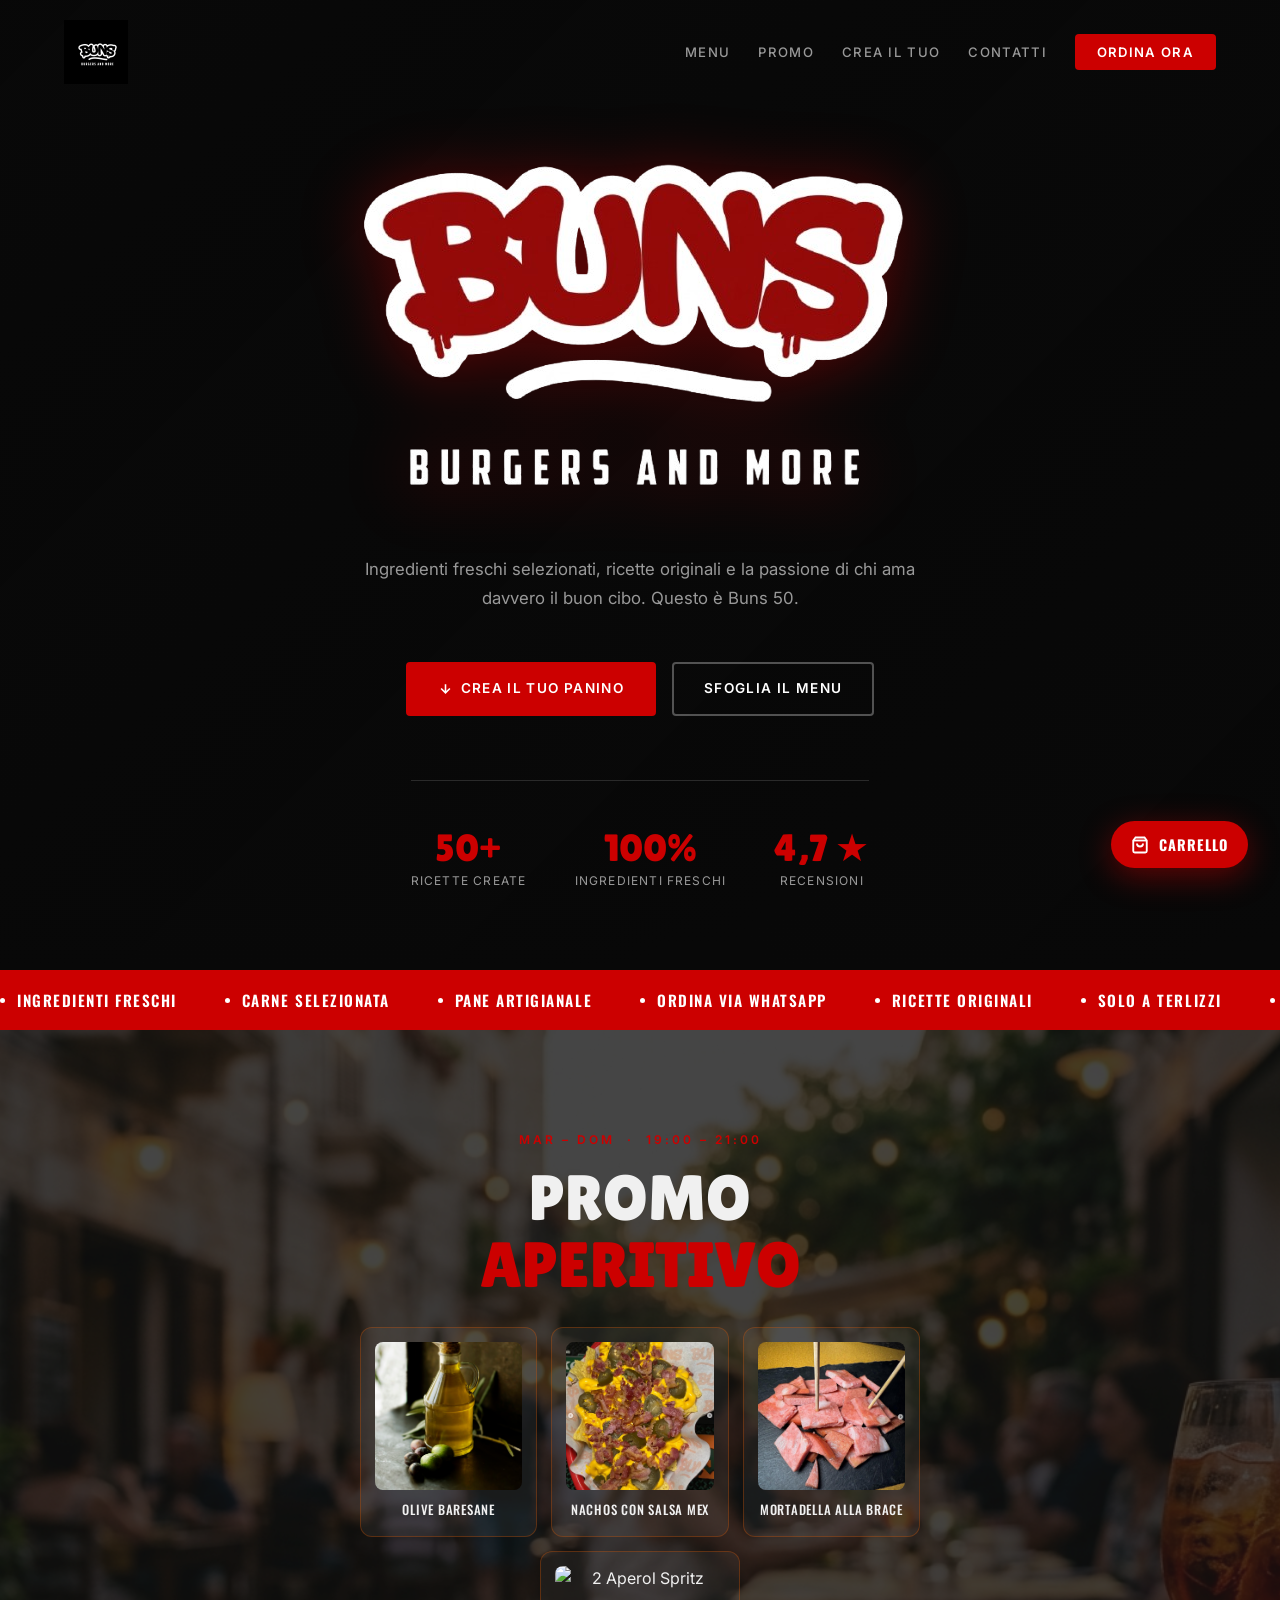
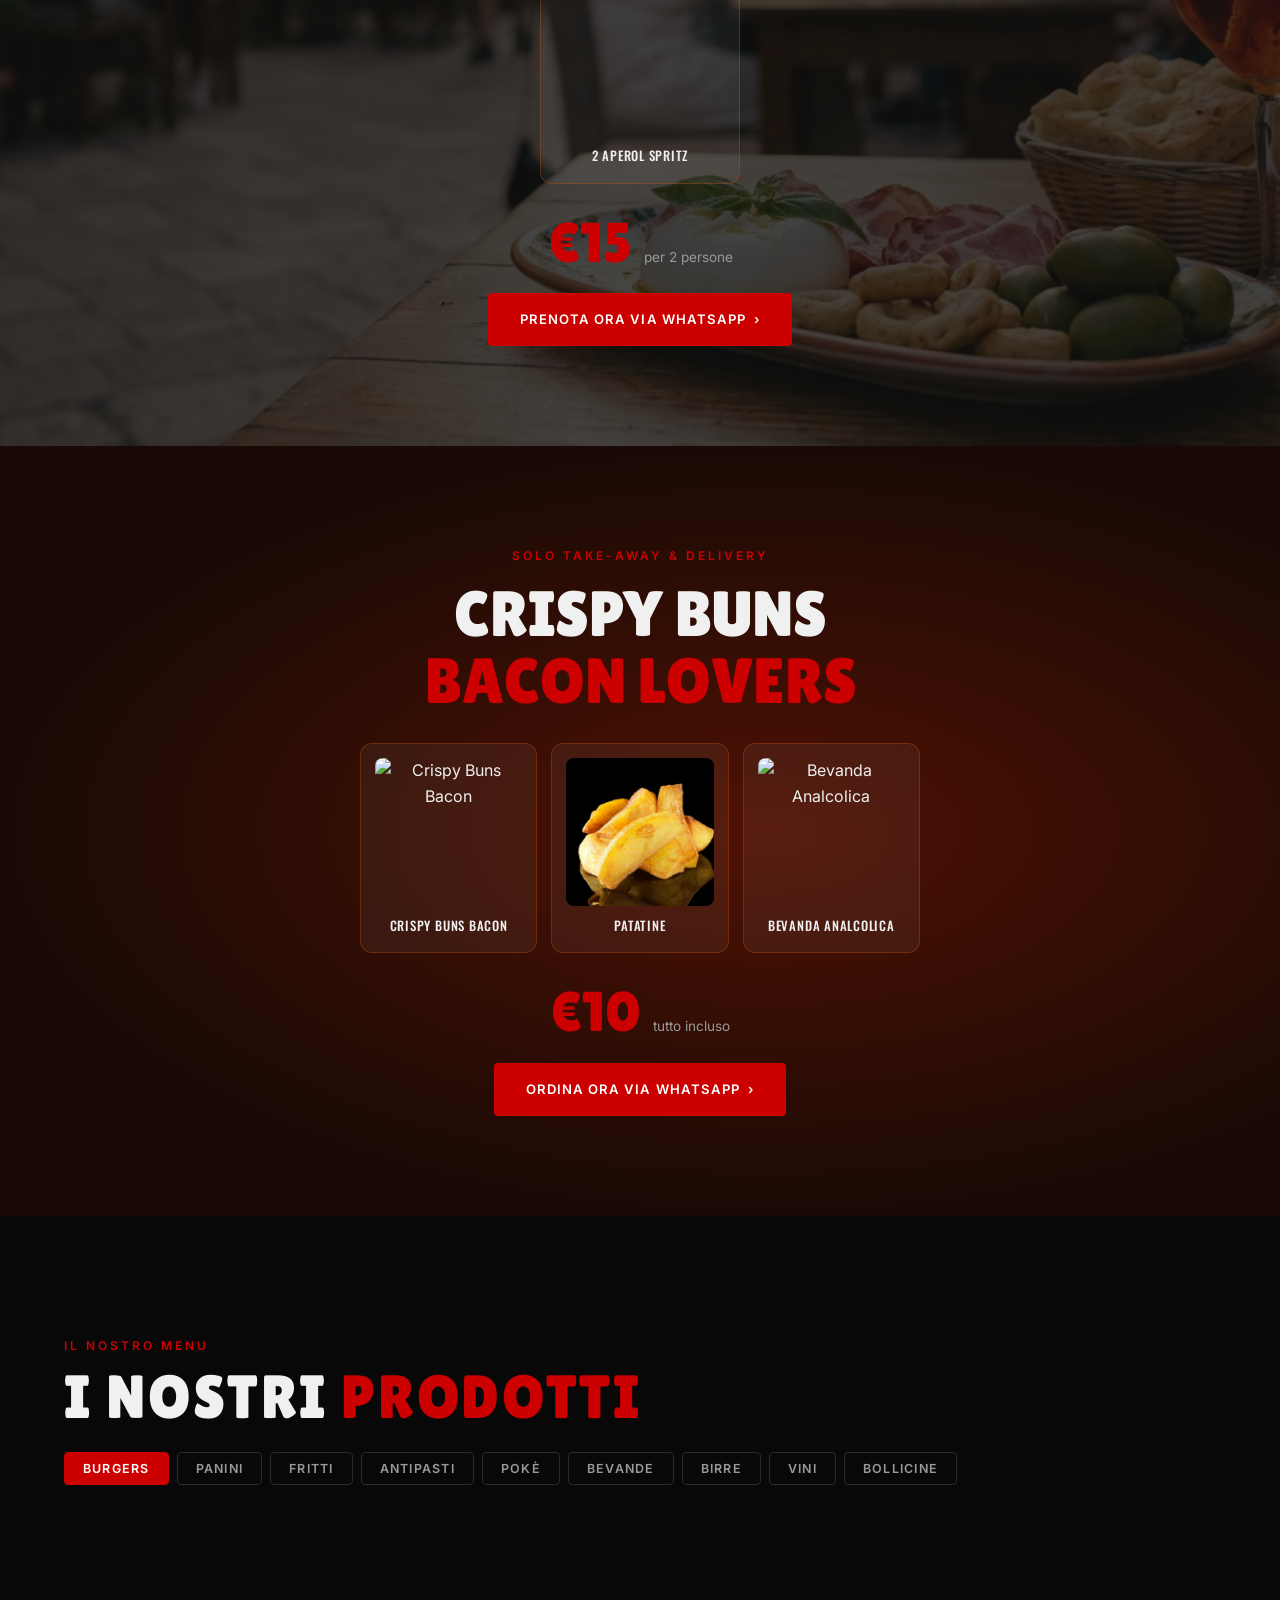
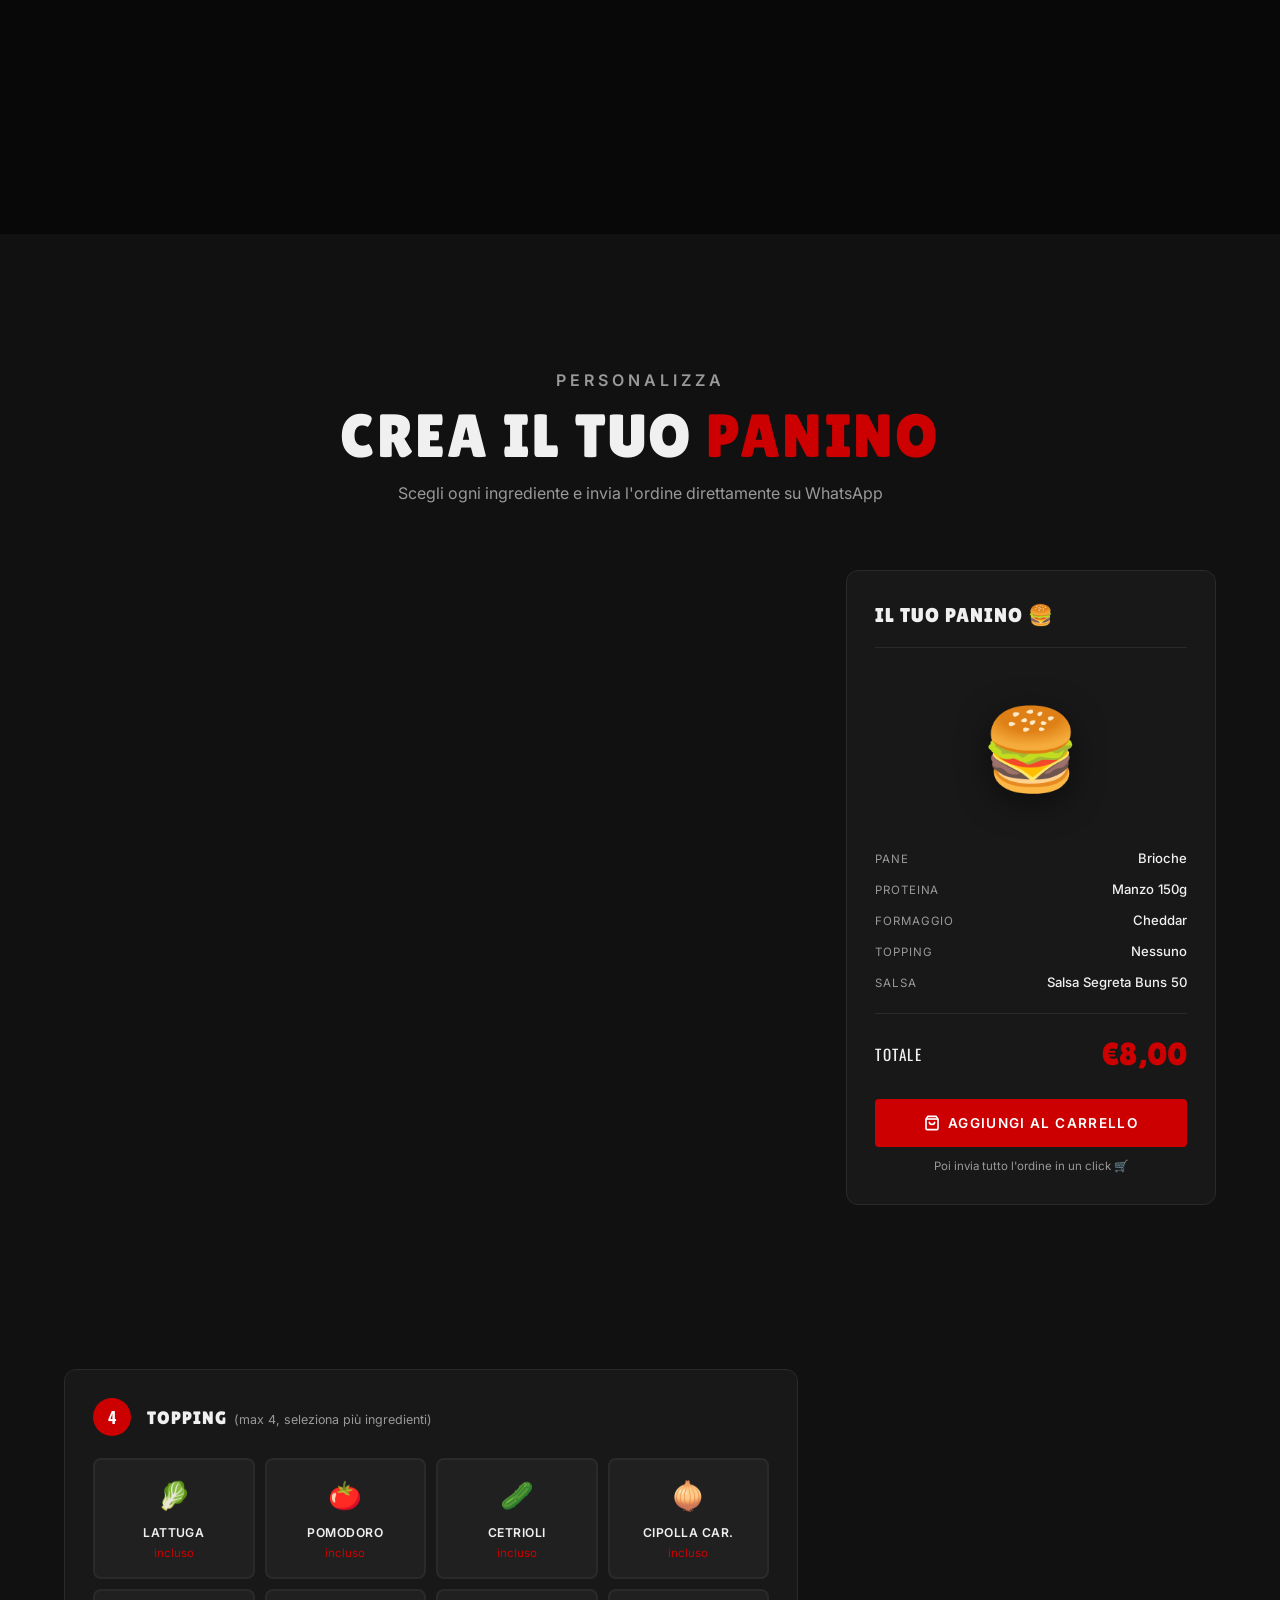
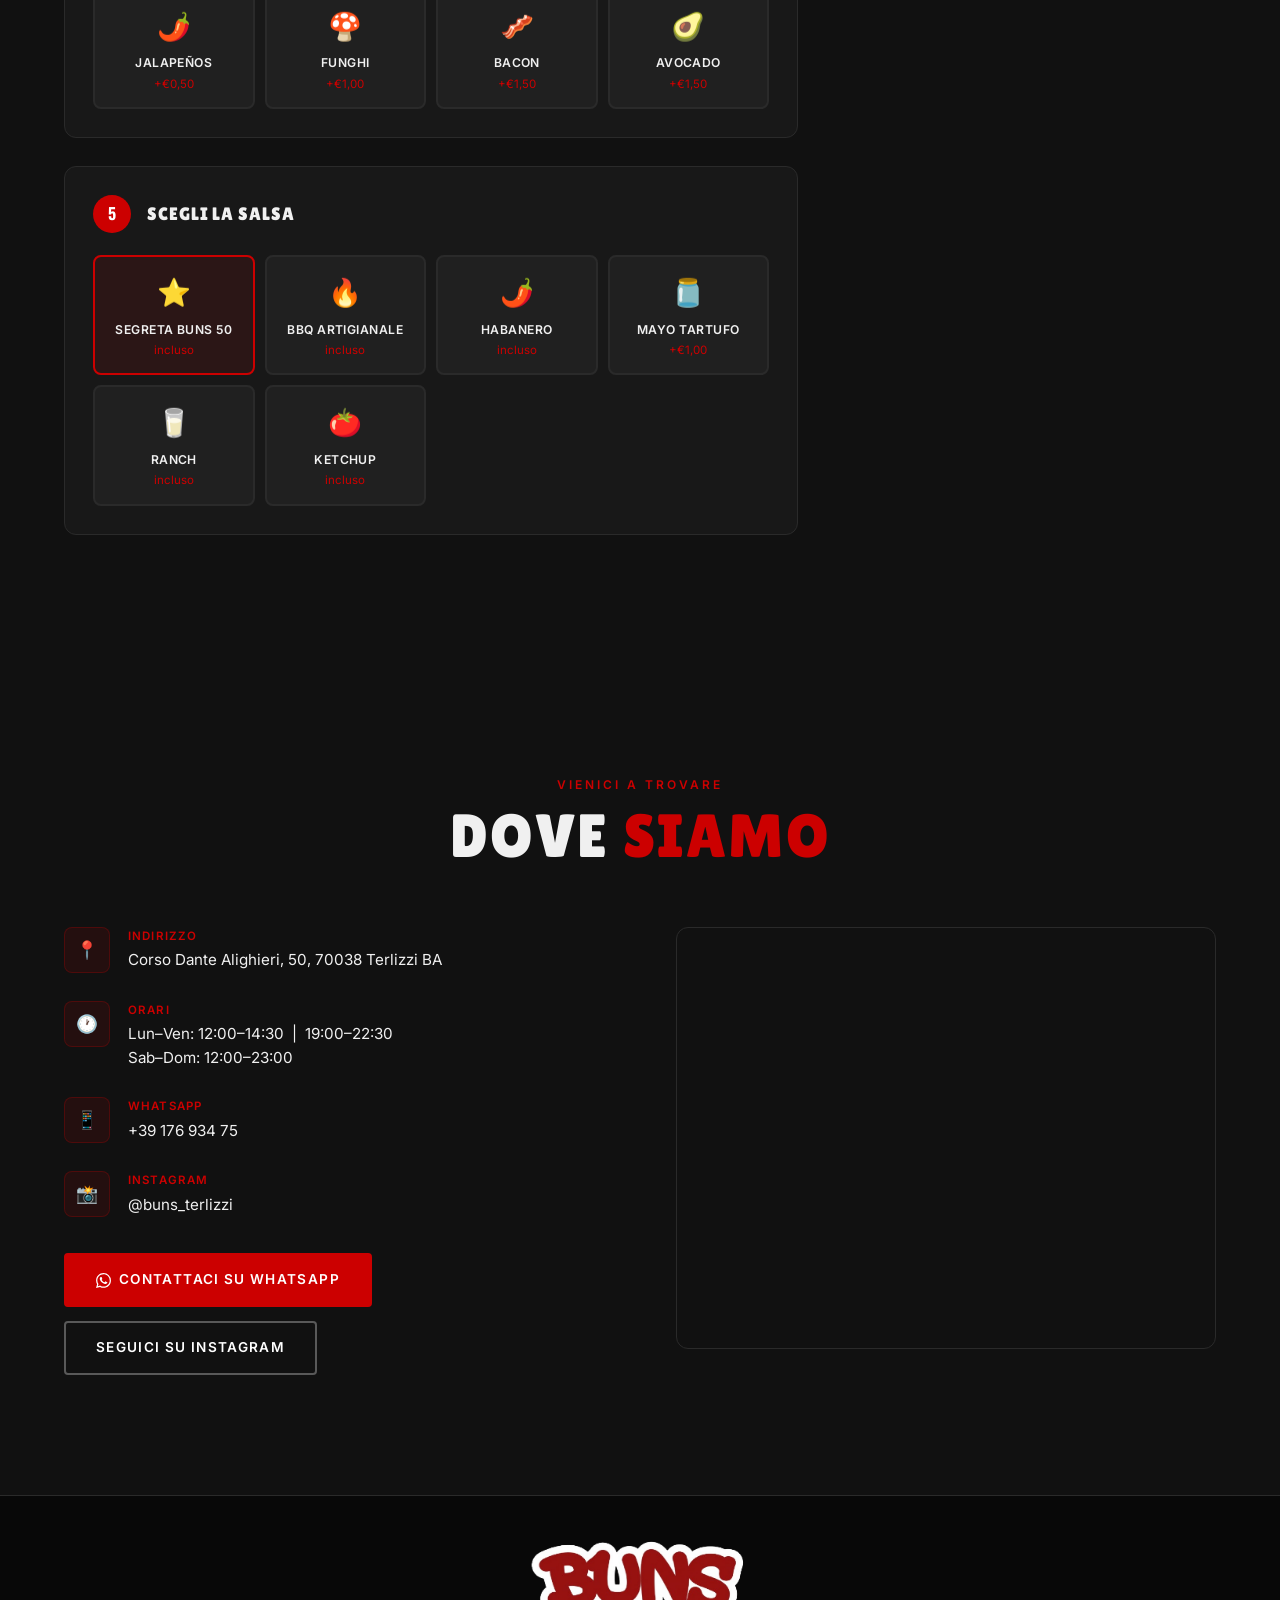
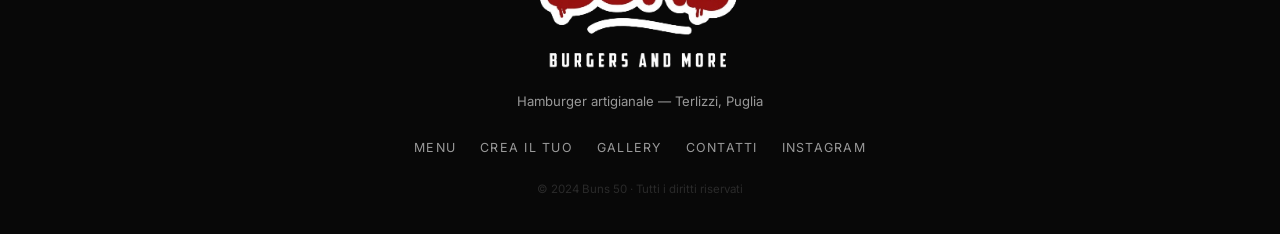
==== commit 150dabbb: "3 commit" ====
--- a/index.html
+++ b/index.html
@@ -91,24 +91,67 @@
   </div>
 </div>
 
-<!-- ========== PROMO ========== -->
+<!-- ========== PROMO APERITIVO ========== -->
 <section id="promo">
   <div class="container">
     <div class="promo-card">
       <p class="eyebrow">Mar – Dom &nbsp;·&nbsp; 19:00 – 21:00</p>
       <h2 class="promo-hl">PROMO<br><span>APERITIVO</span></h2>
-      <ul class="promo-list">
-        <li>🫒 Olive Baresane</li>
-        <li>🌽 Nachos con Salsa Messicana</li>
-        <li>🥩 Mortadella alla Brace</li>
-        <li>🍹 2 Aperol Spritz</li>
-      </ul>
+      <div class="promo-combo-grid">
+        <div class="promo-combo-item">
+          <img class="promo-combo-img" src="img/prodotti/antipasti/olive.jpg" alt="Olive Baresane">
+          <span class="promo-combo-name">Olive Baresane</span>
+        </div>
+        <div class="promo-combo-item">
+          <img class="promo-combo-img" src="img/prodotti/antipasti/nachos-con-salsa-mex.jpg" alt="Nachos con Salsa Messicana">
+          <span class="promo-combo-name">Nachos con Salsa Mex</span>
+        </div>
+        <div class="promo-combo-item">
+          <img class="promo-combo-img" src="img/prodotti/antipasti/mortadella-alla-brace.jpg" alt="Mortadella alla Brace">
+          <span class="promo-combo-name">Mortadella alla Brace</span>
+        </div>
+        <div class="promo-combo-item">
+          <img class="promo-combo-img" src="https://images.unsplash.com/photo-1560508180-03f285f67ded?w=400&q=80" alt="2 Aperol Spritz">
+          <span class="promo-combo-name">2 Aperol Spritz</span>
+        </div>
+      </div>
       <p class="promo-offer-line">
         <span class="promo-price-big">€15</span>
         <span class="promo-price-orig">per 2 persone</span>
       </p>
       <a href="https://wa.me/3917693475" target="_blank" class="btn btn-primary promo-btn">
         Prenota ora via WhatsApp &nbsp;›
+      </a>
+    </div>
+  </div>
+</section>
+
+<!-- ========== PROMO BACON LOVERS ========== -->
+<section id="promo-bacon">
+  <div class="container">
+    <div class="promo-card">
+      <p class="eyebrow">Solo Take-Away &amp; Delivery</p>
+      <h2 class="promo-hl">CRISPY BUNS<br><span>BACON LOVERS</span></h2>
+      <div class="promo-combo-grid">
+        <div class="promo-combo-item">
+          <img class="promo-combo-img" src="https://images.unsplash.com/photo-1568901346375-23c9450c58cd?w=400&q=80" alt="Crispy Buns Bacon">
+          <span class="promo-combo-name">Crispy Buns Bacon</span>
+        </div>
+        <div class="promo-combo-item">
+          <img class="promo-combo-img" src="img/prodotti/fritti/buns-chips.jpg" alt="Patatine">
+          <span class="promo-combo-name">Patatine</span>
+        </div>
+        <div class="promo-combo-item">
+          <img class="promo-combo-img" src="https://images.unsplash.com/photo-1554866585-cd94860890b7?w=400&q=80" alt="Bevanda Analcolica">
+          <span class="promo-combo-name">Bevanda Analcolica</span>
+        </div>
+      </div>
+      <p class="promo-offer-line">
+        <span class="promo-price-big">€10</span>
+        <span class="promo-price-orig">tutto incluso</span>
+      </p>
+      <a href="https://wa.me/3917693475" target="_blank" class="btn btn-primary promo-btn">
+        Ordina ora via WhatsApp &nbsp;›
       </a>
     </div>
   </div>
@@ -519,7 +562,7 @@
 
       <div class="menu-card reveal" data-cat="poke">
         <div class="card-img">
-          <img src="https://images.unsplash.com/photo-1551248429-40975aa4de74?w=600&q=80" alt="Tuna" loading="lazy">
+          <img src="img/prodotti/poke/tuna.jpg" alt="Tuna" loading="lazy">
           <span class="card-badge">€14</span>
         </div>
         <div class="card-body">
--- a/style.css
+++ b/style.css
@@ -65,6 +65,9 @@
 #promo{padding:100px 0;position:relative;overflow:hidden;background:var(--dark)}
 #promo::before{content:'';position:absolute;inset:0;background:url('img/promo/promo-aperitivo.png') center/cover no-repeat;opacity:.22;z-index:0}
 #promo .container{position:relative;z-index:1}
+#promo-bacon{padding:100px 0;position:relative;overflow:hidden;background:#1a0a05}
+#promo-bacon::before{content:'';position:absolute;inset:0;background:radial-gradient(ellipse at 60% 50%,rgba(180,30,0,.35) 0%,transparent 70%);z-index:0}
+#promo-bacon .container{position:relative;z-index:1}
 .promo-card{max-width:560px;margin:0 auto;text-align:center}
 .promo-hl{font-family:'Lilita One',cursive;font-size:clamp(2.8rem,5vw,4.5rem);font-weight:400;text-transform:uppercase;line-height:1.06;margin:14px 0 28px}
 .promo-hl span{color:var(--gold)}
@@ -78,6 +81,10 @@
 .promo-icons-row{display:flex;gap:14px;margin-bottom:36px;justify-content:center}
 .promo-ico{font-size:1.5rem;width:50px;height:50px;background:rgba(204,0,0,.08);border:1px solid rgba(204,0,0,.22);border-radius:8px;display:flex;align-items:center;justify-content:center;flex-shrink:0}
 .promo-btn{justify-content:center;font-size:.82rem;letter-spacing:.08em}
+.promo-combo-grid{display:flex;gap:14px;justify-content:center;margin-bottom:28px;flex-wrap:wrap}
+.promo-combo-item{flex:1;min-width:130px;max-width:200px;background:rgba(255,255,255,.05);border:1px solid rgba(204,80,0,.35);border-radius:12px;padding:14px 14px 18px;display:flex;flex-direction:column;align-items:center;gap:12px}
+.promo-combo-img{width:100%;aspect-ratio:1/1;object-fit:cover;border-radius:8px}
+.promo-combo-name{font-family:'Oswald',sans-serif;font-size:.8rem;font-weight:500;text-transform:uppercase;letter-spacing:.06em;color:var(--text);text-align:center;line-height:1.3}
 
 /* MENU */
 #menu{padding:120px 0}
@@ -185,14 +192,39 @@
   .burger-icon{display:flex}
   .menu-grid{grid-template-columns:1fr}
   .gal-grid{grid-template-columns:repeat(2,1fr)}
-  .ct-grid{grid-template-columns:1fr;gap:48px}
-  .menu-head{flex-direction:column;align-items:flex-start}
-  .hero-stats{gap:28px;flex-wrap:wrap}
+  .ct-grid{grid-template-columns:1fr;gap:40px}
+  .menu-head{flex-direction:column;align-items:flex-start;gap:16px}
+  .hero-stats{gap:24px;flex-wrap:wrap}
+  #menu,#builder,#gallery,#promo,#promo-bacon,#contacts{padding:72px 0}
+  .hero-content{padding:110px 0 64px}
+  .card-img{height:190px}
+  .menu-tabs{width:100%;overflow-x:auto;flex-wrap:nowrap;padding-bottom:6px;-webkit-overflow-scrolling:touch;scrollbar-width:none}
+  .menu-tabs::-webkit-scrollbar{display:none}
+  .menu-tab{flex-shrink:0}
 }
 @media(max-width:480px){
-  .hero-btns{flex-direction:column}
+  .hero-btns{flex-direction:column;width:100%}
+  .hero-btns .btn{width:100%;justify-content:center}
   .opts{grid-template-columns:repeat(2,1fr)}
-}
+  #menu,#builder,#gallery,#promo,#promo-bacon,#contacts{padding:56px 0}
+  .hero-content{padding:90px 0 48px}
+  .hero-stats{gap:14px;margin-top:36px;padding-top:28px}
+  .stat-n{font-size:2rem}
+  .promo-combo-grid{gap:8px}
+  .promo-combo-item{min-width:88px;padding:10px 8px 14px}
+  .card-img{height:170px}
+  .modal{padding:24px 18px}
+  .modal-btns{flex-direction:column}
+  .modal-btns .btn{width:100%;justify-content:center}
+  .cart-btn{bottom:20px;right:16px;padding:11px 16px;font-size:.82rem}
+  .builder-hd{margin-bottom:40px}
+  .container{padding:0 16px}
+  .b-step{padding:20px 16px}
+  .summary{padding:22px 16px}
+  .cart-panel{width:100vw}
+  .promo-hl{font-size:clamp(2.2rem,8vw,3rem)}
+}
+.btn,.menu-tab,.opt,.qty-btn,.card-btn,.cart-btn,.cart-close,.cart-remove{touch-action:manipulation}
 
 /* REVEAL */
 .reveal{opacity:0;transform:translateY(22px);transition:opacity .55s ease,transform .55s ease}
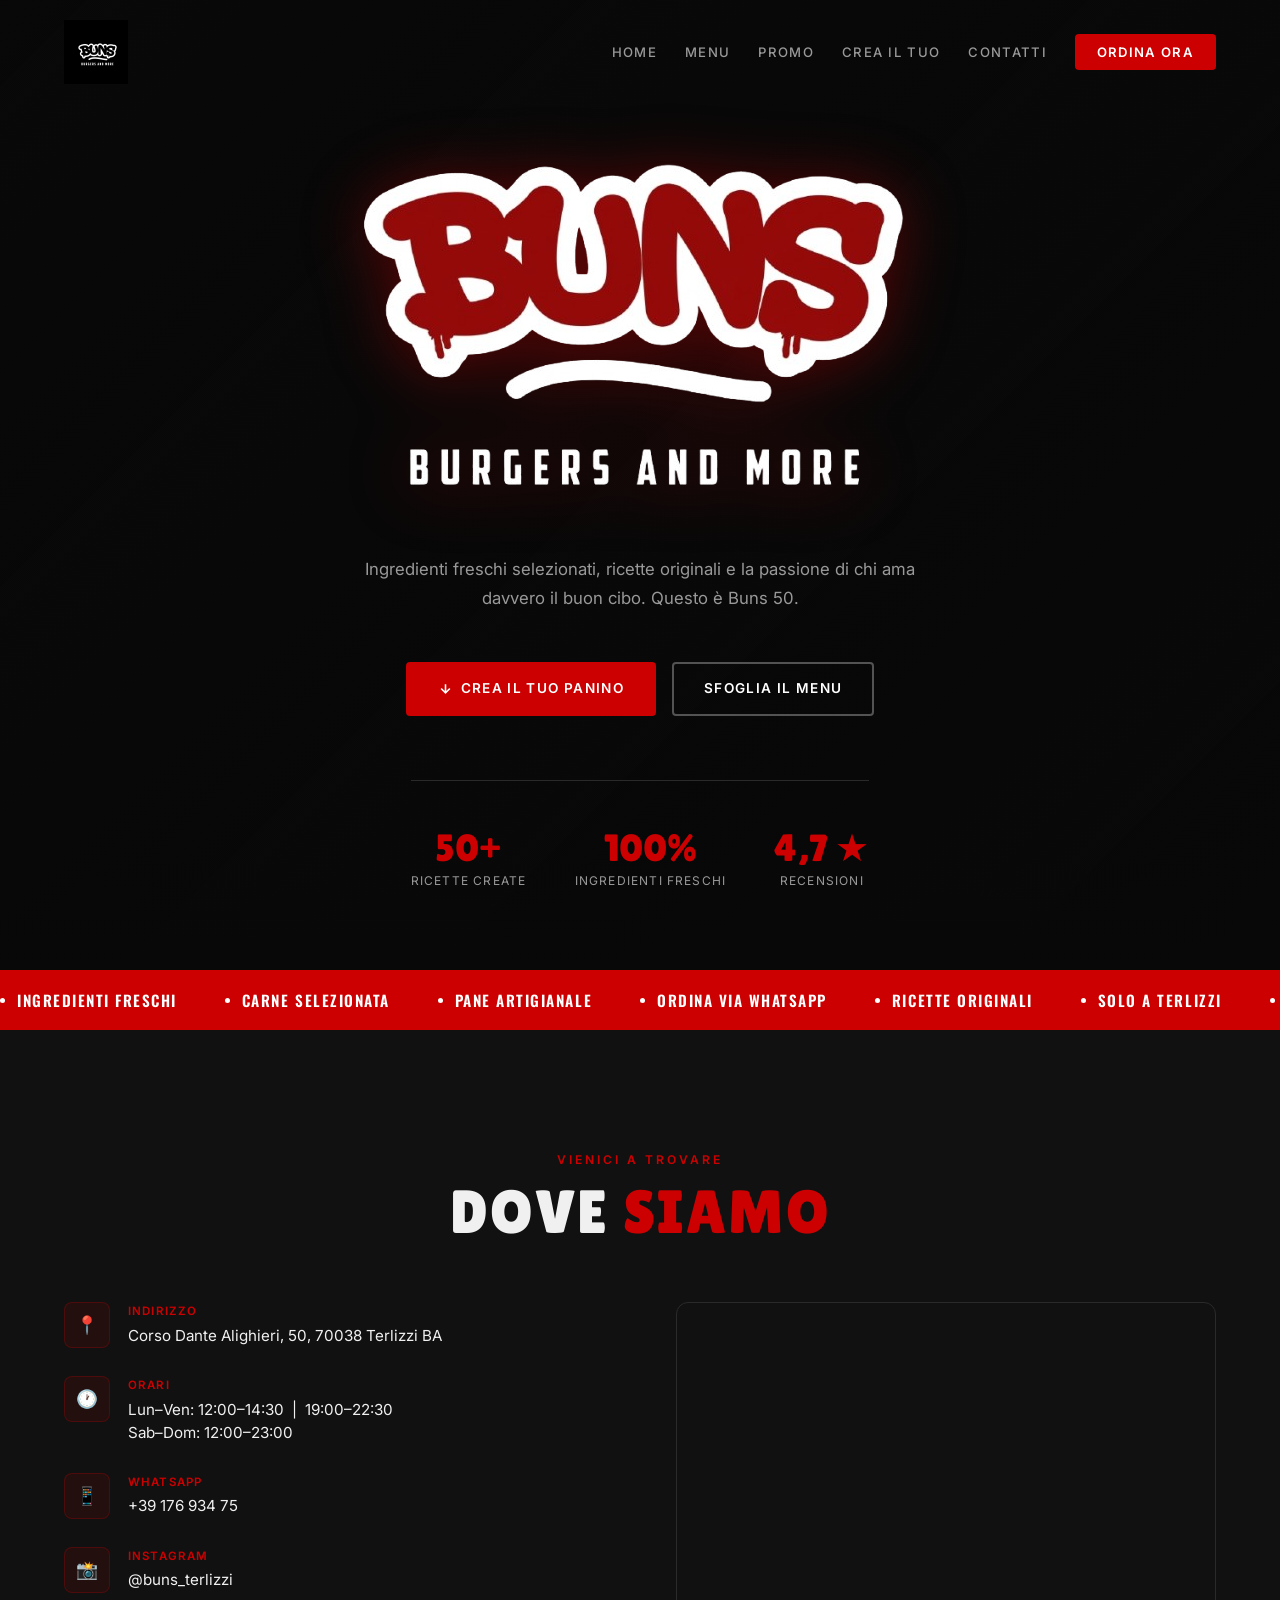
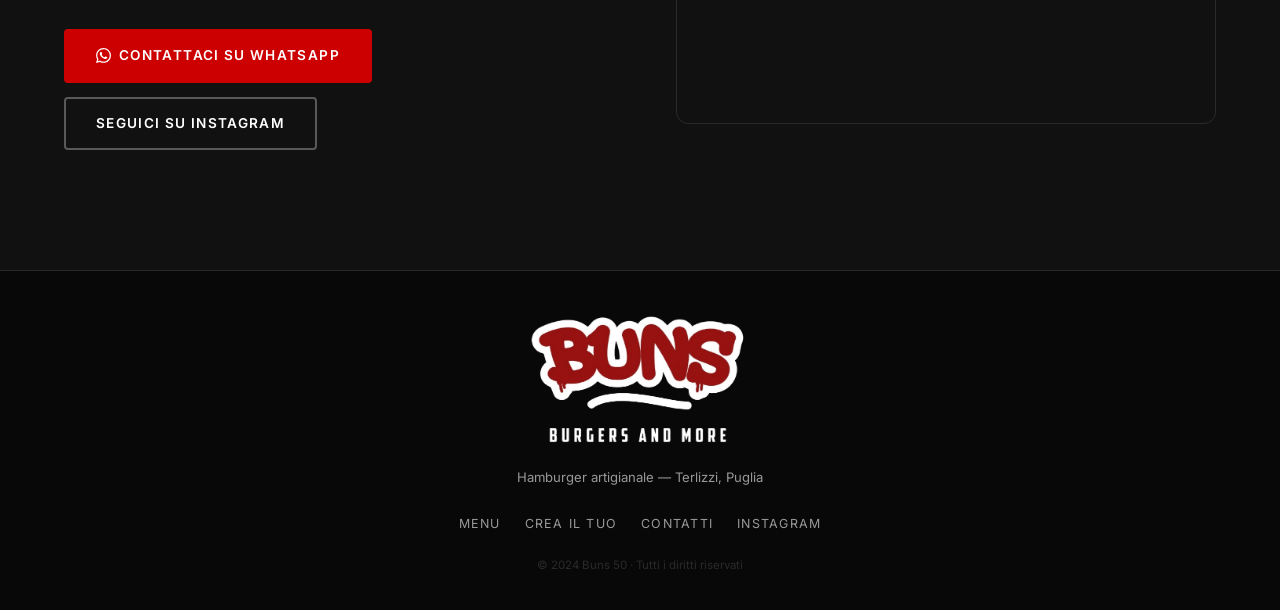
==== commit 8d2b542a: "Refactor multi-page site: builder, menu, promo as standalone pages - Move burger builder to builder." ====
--- a/index.html
+++ b/index.html
@@ -17,11 +17,12 @@
     <div class="nav-inner">
       <a href="" class="nav-logo"><img src="img/logo/logo1.png" alt="Buns 50" class="nav-logo-img"></a>
       <ul class="nav-links" id="navLinks">
-        <li><a href="#menu">Menu</a></li>
-        <li><a href="#promo">Promo</a></li>
-        <li><a href="#builder">Crea il tuo</a></li>
+        <li><a href="index.html">Home</a></li>
+        <li><a href="menu.html">Menu</a></li>
+        <li><a href="promo.html">Promo</a></li>
+        <li><a href="builder.html">Crea il tuo</a></li>
         <li><a href="#contacts">Contatti</a></li>
-        <li><a href="#menu" class="nav-cta">Ordina ora</a></li>
+        <li><a href="menu.html" class="nav-cta">Ordina ora</a></li>
       </ul>
       <div class="burger-icon" id="navToggle">
         <span></span><span></span><span></span>
@@ -38,11 +39,11 @@
       <img src="img/logo/logo2.png" alt="Il Gusto Autentico" class="hero-logo2">
       <p class="hero-sub">Ingredienti freschi selezionati, ricette originali e la passione di chi ama davvero il buon cibo. Questo è Buns&nbsp;50.</p>
       <div class="hero-btns">
-        <a href="#builder" class="btn btn-primary">
+        <a href="builder.html" class="btn btn-primary">
           <svg width="15" height="15" viewBox="0 0 24 24" fill="none" stroke="currentColor" stroke-width="2.5"><path d="M12 5v14M5 12l7 7 7-7"/></svg>
           Crea il tuo panino
         </a>
-        <a href="#menu" class="btn btn-outline">Sfoglia il menu</a>
+        <a href="menu.html" class="btn btn-outline">Sfoglia il menu</a>
       </div>
       <div class="hero-stats">
         <div><div class="stat-n">50+</div><div class="stat-l">Ricette create</div></div>
@@ -90,822 +91,6 @@
     </div>
   </div>
 </div>
-
-<!-- ========== PROMO APERITIVO ========== -->
-<section id="promo">
-  <div class="container">
-    <div class="promo-card">
-      <p class="eyebrow">Mar – Dom &nbsp;·&nbsp; 19:00 – 21:00</p>
-      <h2 class="promo-hl">PROMO<br><span>APERITIVO</span></h2>
-      <div class="promo-combo-grid">
-        <div class="promo-combo-item">
-          <img class="promo-combo-img" src="img/prodotti/antipasti/olive.jpg" alt="Olive Baresane">
-          <span class="promo-combo-name">Olive Baresane</span>
-        </div>
-        <div class="promo-combo-item">
-          <img class="promo-combo-img" src="img/prodotti/antipasti/nachos-con-salsa-mex.jpg" alt="Nachos con Salsa Messicana">
-          <span class="promo-combo-name">Nachos con Salsa Mex</span>
-        </div>
-        <div class="promo-combo-item">
-          <img class="promo-combo-img" src="img/prodotti/antipasti/mortadella-alla-brace.jpg" alt="Mortadella alla Brace">
-          <span class="promo-combo-name">Mortadella alla Brace</span>
-        </div>
-        <div class="promo-combo-item">
-          <img class="promo-combo-img" src="https://images.unsplash.com/photo-1560508180-03f285f67ded?w=400&q=80" alt="2 Aperol Spritz">
-          <span class="promo-combo-name">2 Aperol Spritz</span>
-        </div>
-      </div>
-      <p class="promo-offer-line">
-        <span class="promo-price-big">€15</span>
-        <span class="promo-price-orig">per 2 persone</span>
-      </p>
-      <a href="https://wa.me/3917693475" target="_blank" class="btn btn-primary promo-btn">
-        Prenota ora via WhatsApp &nbsp;›
-      </a>
-    </div>
-  </div>
-</section>
-
-<!-- ========== PROMO BACON LOVERS ========== -->
-<section id="promo-bacon">
-  <div class="container">
-    <div class="promo-card">
-      <p class="eyebrow">Solo Take-Away &amp; Delivery</p>
-      <h2 class="promo-hl">CRISPY BUNS<br><span>BACON LOVERS</span></h2>
-      <div class="promo-combo-grid">
-        <div class="promo-combo-item">
-          <img class="promo-combo-img" src="https://images.unsplash.com/photo-1568901346375-23c9450c58cd?w=400&q=80" alt="Crispy Buns Bacon">
-          <span class="promo-combo-name">Crispy Buns Bacon</span>
-        </div>
-        <div class="promo-combo-item">
-          <img class="promo-combo-img" src="img/prodotti/fritti/buns-chips.jpg" alt="Patatine">
-          <span class="promo-combo-name">Patatine</span>
-        </div>
-        <div class="promo-combo-item">
-          <img class="promo-combo-img" src="https://images.unsplash.com/photo-1554866585-cd94860890b7?w=400&q=80" alt="Bevanda Analcolica">
-          <span class="promo-combo-name">Bevanda Analcolica</span>
-        </div>
-      </div>
-      <p class="promo-offer-line">
-        <span class="promo-price-big">€10</span>
-        <span class="promo-price-orig">tutto incluso</span>
-      </p>
-      <a href="https://wa.me/3917693475" target="_blank" class="btn btn-primary promo-btn">
-        Ordina ora via WhatsApp &nbsp;›
-      </a>
-    </div>
-  </div>
-</section>
-
-<!-- ========== MENU ========== -->
-<section id="menu">
-  <div class="container">
-    <div class="menu-head">
-      <div>
-        <p class="eyebrow">Il Nostro Menu</p>
-        <h2 class="sec-title">I NOSTRI <span>PRODOTTI</span></h2>
-      </div>
-      <div class="menu-tabs">
-        <button class="menu-tab active" data-filter="burger">Burgers</button>
-        <button class="menu-tab" data-filter="panino">Panini</button>
-        <button class="menu-tab" data-filter="fritto">Fritti</button>
-        <button class="menu-tab" data-filter="starter">Antipasti</button>
-        <button class="menu-tab" data-filter="poke">Pokè</button>
-        <button class="menu-tab" data-filter="bevanda">Bevande</button>
-        <button class="menu-tab" data-filter="birra">Birre</button>
-        <button class="menu-tab" data-filter="vino">Vini</button>
-        <button class="menu-tab" data-filter="bollicine">Bollicine</button>
-      </div>
-    </div>
-
-    <div class="menu-grid" id="menuGrid">
-
-      <!-- ANTIPASTI -->
-      <div class="menu-card reveal" data-cat="starter">
-        <div class="card-img">
-          <img src="img/prodotti/antipasti/mortadella-alla-brace.jpg" alt="Mortadella alla brace" loading="lazy">
-          <span class="card-badge">€8</span>
-        </div>
-        <div class="card-body">
-          <h3 class="card-name">Mortadella alla brace</h3>
-          <p class="card-desc">Mortadella Bologna alla brace</p>
-          <div class="card-foot">
-            <span class="card-price">€8,00</span>
-            <button class="card-btn" onclick="orderItem('Mortadella alla brace',8)">Aggiungi +</button>
-          </div>
-        </div>
-      </div>
-
-      <div class="menu-card reveal" data-cat="starter">
-        <div class="card-img">
-          <img src="img/prodotti/antipasti/olive.jpg" alt="Olive" loading="lazy">
-          <span class="card-badge">€3,50</span>
-        </div>
-        <div class="card-body">
-          <h3 class="card-name">Olive</h3>
-          <p class="card-desc">Olive</p>
-          <div class="card-foot">
-            <span class="card-price">€3,50</span>
-            <button class="card-btn" onclick="orderItem('Olive',3.5)">Aggiungi +</button>
-          </div>
-        </div>
-      </div>
-
-      <div class="menu-card reveal" data-cat="starter">
-        <div class="card-img">
-          <img src="img/prodotti/antipasti/nachos-con-salsa-mex.jpg" alt="Nachos con salsa mex" loading="lazy">
-          <span class="card-badge">€5</span>
-        </div>
-        <div class="card-body">
-          <h3 class="card-name">Nachos con salsa mex</h3>
-          <p class="card-desc">Tortillas di mais messicana</p>
-          <div class="card-foot">
-            <span class="card-price">€5,00</span>
-            <button class="card-btn" onclick="orderItem('Nachos con salsa mex',5)">Aggiungi +</button>
-          </div>
-        </div>
-      </div>
-
-      <!-- FRITTI -->
-      <div class="menu-card reveal" data-cat="fritto">
-        <div class="card-img">
-          <img src="img/prodotti/fritti/cheddar-bacon-chips.jpg">
-          <span class="card-badge">€7,50</span>
-        </div>
-        <div class="card-body">
-          <h3 class="card-name">Cheddar e bacon chips</h3>
-          <p class="card-desc">Le nostre strepitose chips con cheddar fuso e bacon crispy</p>
-          <div class="card-foot">
-            <span class="card-price">€7,50</span>
-            <button class="card-btn" onclick="orderItem('Cheddar e bacon chips',7.5)">Aggiungi +</button>
-          </div>
-        </div>
-      </div>
-
-      <div class="menu-card reveal" data-cat="fritto">
-        <div class="card-img">
-          <img src="img/prodotti/fritti/chips-alla-gricia.jpg" alt="Chips alla gricia" loading="lazy">
-          <span class="card-badge">€8</span>
-        </div>
-        <div class="card-body">
-          <h3 class="card-name">Chips alla gricia</h3>
-          <p class="card-desc">Chips, guanciale, salsa cacio e pepe home made</p>
-          <div class="card-foot">
-            <span class="card-price">€8,00</span>
-            <button class="card-btn" onclick="orderItem('Chips alla gricia',8)">Aggiungi +</button>
-          </div>
-        </div>
-      </div>
-
-      <div class="menu-card reveal" data-cat="fritto">
-        <div class="card-img">
-          <img src="img/prodotti/fritti/buns-chips.jpg" alt="Buns chips" loading="lazy">
-          <span class="card-badge">€5,50</span>
-        </div>
-        <div class="card-body">
-          <h3 class="card-name">Buns chips</h3>
-          <p class="card-desc">Le nostre strepitose e inimitabili patatine con buccia</p>
-          <div class="card-foot">
-            <span class="card-price">€5,50</span>
-            <button class="card-btn" onclick="orderItem('Buns chips',5.5)">Aggiungi +</button>
-          </div>
-        </div>
-      </div>
-
-      <div class="menu-card reveal" data-cat="fritto">
-        <div class="card-img">
-          <img src="img/prodotti/fritti/fried-chicken.jpg" alt="Fried chicken" loading="lazy">
-          <span class="card-badge">€9</span>
-        </div>
-        <div class="card-body">
-          <h3 class="card-name">Fried chicken (8 pezzi)</h3>
-          <p class="card-desc">Pollo fritto</p>
-          <div class="card-foot">
-            <span class="card-price">€9,00</span>
-            <button class="card-btn" onclick="orderItem('Fried chicken',9)">Aggiungi +</button>
-          </div>
-        </div>
-      </div>
-
-      <div class="menu-card reveal" data-cat="fritto">
-        <div class="card-img">
-          <img src="img/prodotti/fritti/jalapeno-red-hot.jpg" alt="Jalapeno red hot" loading="lazy">
-          <span class="card-badge">€9</span>
-        </div>
-        <div class="card-body">
-          <h3 class="card-name">Jalapeno red hot (5 pezzi)</h3>
-          <p class="card-desc">Peperoncino rosso panato ripieno di crema di formaggio</p>
-          <div class="card-foot">
-            <span class="card-price">€9,00</span>
-            <button class="card-btn" onclick="orderItem('Jalapeno red hot',9)">Aggiungi +</button>
-          </div>
-        </div>
-      </div>
-
-      <div class="menu-card reveal" data-cat="fritto">
-        <div class="card-img">
-          <img src="img/prodotti/fritti/onion-rings.jpg" alt="Onion rings" loading="lazy">
-          <span class="card-badge">€8</span>
-        </div>
-        <div class="card-body">
-          <h3 class="card-name">Onion rings (10 pezzi)</h3>
-          <p class="card-desc">Anelli di cipolla</p>
-          <div class="card-foot">
-            <span class="card-price">€8,00</span>
-            <button class="card-btn" onclick="orderItem('Onion rings',8)">Aggiungi +</button>
-          </div>
-        </div>
-      </div>
-
-      <div class="menu-card reveal" data-cat="fritto">
-        <div class="card-img">
-          <img src="img/prodotti/fritti/smoke-chips.jpg" alt="Smoke chips" loading="lazy">
-          <span class="card-badge">€7</span>
-        </div>
-        <div class="card-body">
-          <h3 class="card-name">Smoke chips</h3>
-          <p class="card-desc">Chips con Maionese affumicata al bacon</p>
-          <div class="card-foot">
-            <span class="card-price">€7,00</span>
-            <button class="card-btn" onclick="orderItem('Smoke chips',7)">Aggiungi +</button>
-          </div>
-        </div>
-      </div>
-
-      <!-- BURGERS -->
-      <div class="menu-card reveal" data-cat="burger">
-        <div class="card-img">
-          <img src="https://images.unsplash.com/photo-1568901346375-23c9450c58cd?w=600&q=80" alt="Crispy buns bacon" loading="lazy">
-          <span class="card-badge">€12,50</span>
-        </div>
-        <div class="card-body">
-          <h3 class="card-name">Crispy buns bacon</h3>
-          <p class="card-desc">Hamburger di scottona, triplo cheddar, triplo bacon, salsa buns</p>
-          <div class="card-foot">
-            <span class="card-price">€12,50</span>
-            <button class="card-btn" onclick="orderItem('Crispy buns bacon',12.5)">Aggiungi +</button>
-          </div>
-        </div>
-      </div>
-
-      <div class="menu-card reveal" data-cat="burger">
-        <div class="card-img">
-          <img src="https://images.unsplash.com/photo-1553979459-d2229ba7433b?w=600&q=80" alt="Smoke burger" loading="lazy">
-          <span class="card-badge">€12,50</span>
-        </div>
-        <div class="card-body">
-          <h3 class="card-name">Smoke burger</h3>
-          <p class="card-desc">Burger di scottona, maionese affumicata al bacon, doppio cheddar, bacon crispy</p>
-          <div class="card-foot">
-            <span class="card-price">€12,50</span>
-            <button class="card-btn" onclick="orderItem('Smoke burger',12.5)">Aggiungi +</button>
-          </div>
-        </div>
-      </div>
-
-      <div class="menu-card reveal" data-cat="burger">
-        <div class="card-img">
-          <img src="https://images.unsplash.com/photo-1529006557810-274b9b2fc783?w=600&q=80" alt="North caroline" loading="lazy">
-          <span class="card-badge">€12,50</span>
-        </div>
-        <div class="card-body">
-          <h3 class="card-name">North caroline</h3>
-          <p class="card-desc">Pulled pork, coleslaw, doppio cheddar, doppio bacon, bbq, maionese</p>
-          <div class="card-foot">
-            <span class="card-price">€12,50</span>
-            <button class="card-btn" onclick="orderItem('North caroline',12.5)">Aggiungi +</button>
-          </div>
-        </div>
-      </div>
-
-      <div class="menu-card reveal" data-cat="burger">
-        <div class="card-img">
-          <img src="https://images.unsplash.com/photo-1565299507177-b0ac66763828?w=600&q=80" alt="Classic burger" loading="lazy">
-          <span class="card-badge">€11</span>
-        </div>
-        <div class="card-body">
-          <h3 class="card-name">Classic burger</h3>
-          <p class="card-desc">Hamburger di scottona, insalata, pomodoro, ketchup, maionese</p>
-          <div class="card-foot">
-            <span class="card-price">€11,00</span>
-            <button class="card-btn" onclick="orderItem('Classic burger',11)">Aggiungi +</button>
-          </div>
-        </div>
-      </div>
-
-      <div class="menu-card reveal" data-cat="burger">
-        <div class="card-img">
-          <img src="https://images.unsplash.com/photo-1550547660-d9450f859349?w=600&q=80" alt="Dublin" loading="lazy">
-          <span class="card-badge">€15</span>
-        </div>
-        <div class="card-body">
-          <h3 class="card-name">Dublin</h3>
-          <p class="card-desc">Hamburger di Angus irlandese, doppio cheddar, doppio bacon, cipolla caramellata home made, senape, ketchup</p>
-          <div class="card-foot">
-            <span class="card-price">€15,00</span>
-            <button class="card-btn" onclick="orderItem('Dublin',15)">Aggiungi +</button>
-          </div>
-        </div>
-      </div>
-
-      <div class="menu-card reveal" data-cat="burger">
-        <div class="card-img">
-          <img src="https://images.unsplash.com/photo-1571091718767-18b5b1457add?w=600&q=80" alt="Roma" loading="lazy">
-          <span class="card-badge">€12,50</span>
-        </div>
-        <div class="card-body">
-          <h3 class="card-name">Roma</h3>
-          <p class="card-desc">Hamburger di scottona, salsa cacio e pepe home made, insalata, guanciale, uovo alla piastra</p>
-          <div class="card-foot">
-            <span class="card-price">€12,50</span>
-            <button class="card-btn" onclick="orderItem('Roma',12.5)">Aggiungi +</button>
-          </div>
-        </div>
-      </div>
-
-      <div class="menu-card reveal" data-cat="burger">
-        <div class="card-img">
-          <img src="https://images.unsplash.com/photo-1548369937-47519962c11a?w=600&q=80" alt="Belfast" loading="lazy">
-          <span class="card-badge">€15</span>
-        </div>
-        <div class="card-body">
-          <h3 class="card-name">Belfast</h3>
-          <p class="card-desc">Hamburger di Angus irlandese, insalata, pomodoro, triplo bacon, triplo cheddar, bbq, maionese, cipolla crispy</p>
-          <div class="card-foot">
-            <span class="card-price">€15,00</span>
-            <button class="card-btn" onclick="orderItem('Belfast',15)">Aggiungi +</button>
-          </div>
-        </div>
-      </div>
-
-      <div class="menu-card reveal" data-cat="burger">
-        <div class="card-img">
-          <img src="https://images.unsplash.com/photo-1580013759032-c96505e24c1f?w=600&q=80" alt="Cancun" loading="lazy">
-          <span class="card-badge">€13</span>
-        </div>
-        <div class="card-body">
-          <h3 class="card-name">Cancun</h3>
-          <p class="card-desc">Hamburger di scottona, doppio cheddar, doppio bacon, salsa yogurt, jalapeño, insalata, nachos sbriciolato</p>
-          <div class="card-foot">
-            <span class="card-price">€13,00</span>
-            <button class="card-btn" onclick="orderItem('Cancun',13)">Aggiungi +</button>
-          </div>
-        </div>
-      </div>
-
-      <div class="menu-card reveal" data-cat="burger">
-        <div class="card-img">
-          <img src="https://images.unsplash.com/photo-1586816001966-79b736744398?w=600&q=80" alt="Fuorilegge Burger" loading="lazy">
-          <span class="card-badge">€20</span>
-        </div>
-        <div class="card-body">
-          <h3 class="card-name">Fuorilegge Burger</h3>
-          <p class="card-desc">Triplo hamburger smashato, triplo bacon, triplo cheddar, salsa buns</p>
-          <div class="card-foot">
-            <span class="card-price">€20,00</span>
-            <button class="card-btn" onclick="orderItem('Fuorilegge Burger',20)">Aggiungi +</button>
-          </div>
-        </div>
-      </div>
-
-      <div class="menu-card reveal" data-cat="burger">
-        <div class="card-img">
-          <img src="https://images.unsplash.com/photo-1594212699903-ec8a3eca50f5?w=600&q=80" alt="Cheese burger" loading="lazy">
-          <span class="card-badge">€12,50</span>
-        </div>
-        <div class="card-body">
-          <h3 class="card-name">Cheese burger</h3>
-          <p class="card-desc">Hamburger di scottona, doppio cheddar, cipolla bianca a dadini, cetrioli pickles, senape, ketchup</p>
-          <div class="card-foot">
-            <span class="card-price">€12,50</span>
-            <button class="card-btn" onclick="orderItem('Cheese burger',12.5)">Aggiungi +</button>
-          </div>
-        </div>
-      </div>
-
-      <div class="menu-card reveal" data-cat="burger">
-        <div class="card-img">
-          <img src="https://images.unsplash.com/photo-1520072959219-c595dc870360?w=600&q=80" alt="Veg burger" loading="lazy">
-          <span class="card-badge">€12</span>
-        </div>
-        <div class="card-body">
-          <h3 class="card-name">Veg burger</h3>
-          <p class="card-desc">Burger vegano a base di proteine vegetali, insalata, pomodoro, salsa Maionese vegana</p>
-          <div class="card-foot">
-            <span class="card-price">€12,00</span>
-            <button class="card-btn" onclick="orderItem('Veg burger',12)">Aggiungi +</button>
-          </div>
-        </div>
-      </div>
-
-      <!-- PANINI -->
-      <div class="menu-card reveal" data-cat="panino">
-        <div class="card-img">
-          <img src="https://images.unsplash.com/photo-1481070555726-e2fe8357725b?w=600&q=80" alt="Martina Franca" loading="lazy">
-          <span class="card-badge">€9,50</span>
-        </div>
-        <div class="card-body">
-          <h3 class="card-name">Martina Franca</h3>
-          <p class="card-desc">Capocollo di Martina Franca IGP, bufala, pomodori secchi, insalata</p>
-          <div class="card-foot">
-            <span class="card-price">€9,50</span>
-            <button class="card-btn" onclick="orderItem('Martina Franca',9.5)">Aggiungi +</button>
-          </div>
-        </div>
-      </div>
-
-      <div class="menu-card reveal" data-cat="panino">
-        <div class="card-img">
-          <img src="https://images.unsplash.com/photo-1519984388953-d2406bc725e1?w=600&q=80" alt="Tonnetto" loading="lazy">
-          <span class="card-badge">€12</span>
-        </div>
-        <div class="card-body">
-          <h3 class="card-name">Tonnetto</h3>
-          <p class="card-desc">Tartare di tonno fresco, insalata, pomodoro, bufala, Tabasco</p>
-          <div class="card-foot">
-            <span class="card-price">€12,00</span>
-            <button class="card-btn" onclick="orderItem('Tonnetto',12)">Aggiungi +</button>
-          </div>
-        </div>
-      </div>
-
-      <div class="menu-card reveal" data-cat="panino">
-        <div class="card-img">
-          <img src="https://images.unsplash.com/photo-1509722747041-616f39b57eef?w=600&q=80" alt="Bologna" loading="lazy">
-          <span class="card-badge">€9</span>
-        </div>
-        <div class="card-body">
-          <h3 class="card-name">Bologna</h3>
-          <p class="card-desc">Mortadella, bufala, pomodori secchi, granella di pistacchio</p>
-          <div class="card-foot">
-            <span class="card-price">€9,00</span>
-            <button class="card-btn" onclick="orderItem('Bologna',9)">Aggiungi +</button>
-          </div>
-        </div>
-      </div>
-
-      <!-- POKÈ BOWL -->
-      <div class="menu-card reveal" data-cat="poke">
-        <div class="card-img">
-          <img src="https://images.unsplash.com/photo-1546069901-ba9599a7e63c?w=600&q=80" alt="Corfù" loading="lazy">
-          <span class="card-badge">€11</span>
-        </div>
-        <div class="card-body">
-          <h3 class="card-name">Corfù</h3>
-          <p class="card-desc">Riso basmati, insalata, pomodoro, olive nere, avocado, feta, cipolla rossa, salsa yogurt</p>
-          <div class="card-foot">
-            <span class="card-price">€11,00</span>
-            <button class="card-btn" onclick="orderItem('Corfù',11)">Aggiungi +</button>
-          </div>
-        </div>
-      </div>
-
-      <div class="menu-card reveal" data-cat="poke">
-        <div class="card-img">
-          <img src="img/prodotti/poke/tuna.jpg" alt="Tuna" loading="lazy">
-          <span class="card-badge">€14</span>
-        </div>
-        <div class="card-body">
-          <h3 class="card-name">Tuna</h3>
-          <p class="card-desc">Riso basmati, tartare di tonno fresco, insalata, pomodoro, bufala, mango, semi misti, soia</p>
-          <div class="card-foot">
-            <span class="card-price">€14,00</span>
-            <button class="card-btn" onclick="orderItem('Tuna',14)">Aggiungi +</button>
-          </div>
-        </div>
-      </div>
-
-      <!-- BEVANDE -->
-      <div class="menu-card reveal" data-cat="bevanda">
-        <div class="card-img">
-          <img src="https://images.unsplash.com/photo-1554866585-cd94860890b7?w=600&q=80" alt="Coca-Cola" loading="lazy">
-          <span class="card-badge">€3</span>
-        </div>
-        <div class="card-body">
-          <h3 class="card-name">Coca-Cola (33cl)</h3>
-          <p class="card-desc">Coca-Cola lattina</p>
-          <div class="card-foot">
-            <span class="card-price">€3,00</span>
-            <button class="card-btn" onclick="orderItem('Coca-Cola',3)">Aggiungi +</button>
-          </div>
-        </div>
-      </div>
-
-      <div class="menu-card reveal" data-cat="bevanda">
-        <div class="card-img">
-          <img src="https://images.unsplash.com/photo-1625772299848-391b6a87d7b3?w=600&q=80" alt="Sprite" loading="lazy">
-          <span class="card-badge">€3</span>
-        </div>
-        <div class="card-body">
-          <h3 class="card-name">Sprite (33cl)</h3>
-          <p class="card-desc">Sprite lattina</p>
-          <div class="card-foot">
-            <span class="card-price">€3,00</span>
-            <button class="card-btn" onclick="orderItem('Sprite',3)">Aggiungi +</button>
-          </div>
-        </div>
-      </div>
-
-      <div class="menu-card reveal" data-cat="bevanda">
-        <div class="card-img">
-          <img src="https://images.unsplash.com/photo-1581098365941-8e44e42bc5f8?w=600&q=80" alt="Fanta" loading="lazy">
-          <span class="card-badge">€3</span>
-        </div>
-        <div class="card-body">
-          <h3 class="card-name">Fanta (33cl)</h3>
-          <p class="card-desc">Fanta lattina</p>
-          <div class="card-foot">
-            <span class="card-price">€3,00</span>
-            <button class="card-btn" onclick="orderItem('Fanta',3)">Aggiungi +</button>
-          </div>
-        </div>
-      </div>
-
-      <div class="menu-card reveal" data-cat="bevanda">
-        <div class="card-img">
-          <img src="https://images.unsplash.com/photo-1556679343-c7306c1976bc?w=600&q=80" alt="Tè alla pesca" loading="lazy">
-          <span class="card-badge">€3</span>
-        </div>
-        <div class="card-body">
-          <h3 class="card-name">Tè alla pesca (33cl)</h3>
-          <p class="card-desc">Tè freddo alla pesca</p>
-          <div class="card-foot">
-            <span class="card-price">€3,00</span>
-            <button class="card-btn" onclick="orderItem('Tè alla pesca',3)">Aggiungi +</button>
-          </div>
-        </div>
-      </div>
-
-      <div class="menu-card reveal" data-cat="bevanda">
-        <div class="card-img">
-          <img src="https://images.unsplash.com/photo-1556679343-c7306c1976bc?w=600&q=80" alt="Tè al limone" loading="lazy">
-          <span class="card-badge">€3</span>
-        </div>
-        <div class="card-body">
-          <h3 class="card-name">Tè al limone</h3>
-          <p class="card-desc">Tè freddo al limone</p>
-          <div class="card-foot">
-            <span class="card-price">€3,00</span>
-            <button class="card-btn" onclick="orderItem('Tè al limone',3)">Aggiungi +</button>
-          </div>
-        </div>
-      </div>
-
-      <div class="menu-card reveal" data-cat="bevanda">
-        <div class="card-img">
-          <img src="https://images.unsplash.com/photo-1566888596782-c7f41cc184c5?w=600&q=80" alt="Ginger Beer" loading="lazy">
-          <span class="card-badge">€4</span>
-        </div>
-        <div class="card-body">
-          <h3 class="card-name">Ginger Beer (33cl)</h3>
-          <p class="card-desc">Birra allo zenzero</p>
-          <div class="card-foot">
-            <span class="card-price">€4,00</span>
-            <button class="card-btn" onclick="orderItem('Ginger Beer',4)">Aggiungi +</button>
-          </div>
-        </div>
-      </div>
-
-      <div class="menu-card reveal" data-cat="bevanda">
-        <div class="card-img">
-          <img src="https://images.unsplash.com/photo-1548839140-29a749e1cf4d?w=600&q=80" alt="Acqua naturale" loading="lazy">
-          <span class="card-badge">€2</span>
-        </div>
-        <div class="card-body">
-          <h3 class="card-name">Acqua naturale (50cl)</h3>
-          <p class="card-desc">Acqua minerale naturale</p>
-          <div class="card-foot">
-            <span class="card-price">€2,00</span>
-            <button class="card-btn" onclick="orderItem('Acqua naturale',2)">Aggiungi +</button>
-          </div>
-        </div>
-      </div>
-
-      <div class="menu-card reveal" data-cat="bevanda">
-        <div class="card-img">
-          <img src="https://images.unsplash.com/photo-1548839140-29a749e1cf4d?w=600&q=80" alt="Acqua frizzante" loading="lazy">
-          <span class="card-badge">€2</span>
-        </div>
-        <div class="card-body">
-          <h3 class="card-name">Acqua frizzante (50cl)</h3>
-          <p class="card-desc">Acqua minerale frizzante</p>
-          <div class="card-foot">
-            <span class="card-price">€2,00</span>
-            <button class="card-btn" onclick="orderItem('Acqua frizzante',2)">Aggiungi +</button>
-          </div>
-        </div>
-      </div>
-
-      <!-- BIRRE -->
-      <div class="menu-card reveal" data-cat="birra">
-        <div class="card-img">
-          <img src="https://images.unsplash.com/photo-1608270586620-248524c67de9?w=600&q=80" alt="Menabrea rossa" loading="lazy">
-          <span class="card-badge">€4,50</span>
-        </div>
-        <div class="card-body">
-          <h3 class="card-name">Menabrea rossa (33cl)</h3>
-          <p class="card-desc">Doppio Malto 7,5% vol — Italia</p>
-          <div class="card-foot">
-            <span class="card-price">€4,50</span>
-            <button class="card-btn" onclick="orderItem('Menabrea rossa',4.5)">Aggiungi +</button>
-          </div>
-        </div>
-      </div>
-
-      <div class="menu-card reveal" data-cat="birra">
-        <div class="card-img">
-          <img src="https://images.unsplash.com/photo-1535958636474-b021ee887b13?w=600&q=80" alt="Bjorne Beer" loading="lazy">
-          <span class="card-badge">€5</span>
-        </div>
-        <div class="card-body">
-          <h3 class="card-name">Bjorne Beer (33cl)</h3>
-          <p class="card-desc">Lager Strong 8,3% vol — Danimarca</p>
-          <div class="card-foot">
-            <span class="card-price">€5,00</span>
-            <button class="card-btn" onclick="orderItem('Bjorne Beer',5)">Aggiungi +</button>
-          </div>
-        </div>
-      </div>
-
-      <div class="menu-card reveal" data-cat="birra">
-        <div class="card-img">
-          <img src="https://images.unsplash.com/photo-1567696153798-9111f9cd3d0d?w=600&q=80" alt="Erdinger" loading="lazy">
-          <span class="card-badge">€6</span>
-        </div>
-        <div class="card-body">
-          <h3 class="card-name">Erdinger (33cl)</h3>
-          <p class="card-desc">Weiss 5,3% vol — Germania</p>
-          <div class="card-foot">
-            <span class="card-price">€6,00</span>
-            <button class="card-btn" onclick="orderItem('Erdinger',6)">Aggiungi +</button>
-          </div>
-        </div>
-      </div>
-
-      <div class="menu-card reveal" data-cat="birra">
-        <div class="card-img">
-          <img src="https://images.unsplash.com/photo-1506377247377-2a5b3b417ebb?w=600&q=80" alt="Slalom" loading="lazy">
-          <span class="card-badge">€5</span>
-        </div>
-        <div class="card-body">
-          <h3 class="card-name">Slalom (33cl)</h3>
-          <p class="card-desc">Lager Strong 9% vol — Scozia</p>
-          <div class="card-foot">
-            <span class="card-price">€5,00</span>
-            <button class="card-btn" onclick="orderItem('Slalom',5)">Aggiungi +</button>
-          </div>
-        </div>
-      </div>
-
-      <div class="menu-card reveal" data-cat="birra">
-        <div class="card-img">
-          <img src="https://images.unsplash.com/photo-1535958636474-b021ee887b13?w=600&q=80" alt="Heineken" loading="lazy">
-          <span class="card-badge">€3,50</span>
-        </div>
-        <div class="card-body">
-          <h3 class="card-name">Heineken</h3>
-          <p class="card-desc">Birra Heineken</p>
-          <div class="card-foot">
-            <span class="card-price">€3,50</span>
-            <button class="card-btn" onclick="orderItem('Heineken',3.5)">Aggiungi +</button>
-          </div>
-        </div>
-      </div>
-
-      <!-- VINI & BOLLICINE -->
-      <div class="menu-card reveal" data-cat="vino">
-        <div class="card-img">
-          <img src="https://images.unsplash.com/photo-1510812431401-41d2bd2722f3?w=600&q=80" alt="Tramari" loading="lazy">
-          <span class="card-badge">€22</span>
-        </div>
-        <div class="card-body">
-          <h3 class="card-name">Tramari (75cl)</h3>
-          <p class="card-desc">Primitivo 100% — 13% vol — Vino Rosato</p>
-          <div class="card-foot">
-            <span class="card-price">€22,00</span>
-            <button class="card-btn" onclick="orderItem('Tramari',22)">Aggiungi +</button>
-          </div>
-        </div>
-      </div>
-
-      <div class="menu-card reveal" data-cat="bollicine">
-        <div class="card-img">
-          <img src="https://images.unsplash.com/photo-1558618666-fcd25c85cd64?w=600&q=80" alt="Prosecco" loading="lazy">
-          <span class="card-badge">€20</span>
-        </div>
-        <div class="card-body">
-          <h3 class="card-name">Prosecco (75cl)</h3>
-          <p class="card-desc">Bollicine italiane</p>
-          <div class="card-foot">
-            <span class="card-price">€20,00</span>
-            <button class="card-btn" onclick="orderItem('Prosecco',20)">Aggiungi +</button>
-          </div>
-        </div>
-      </div>
-
-    </div>
-  </div>
-</section>
-
-<!-- ========== BUILDER ========== -->
-<section id="builder">
-  <div class="container">
-    <div class="builder-hd">
-      <p class="eyebrow">Personalizza</p>
-      <h2 class="sec-title">CREA IL TUO <span>PANINO</span></h2>
-      <p>Scegli ogni ingrediente e invia l'ordine direttamente su WhatsApp</p>
-    </div>
-
-    <div class="builder-wrap">
-      <div class="builder-steps">
-
-        <!-- Step 1 -->
-        <div class="b-step reveal">
-          <div class="step-hd"><div class="step-num">1</div><div class="step-ttl">Scegli il Pane</div></div>
-          <div class="opts" id="s-bun">
-            <div class="opt sel" data-v="Brioche" data-p="0" onclick="pick(this,'bun')"><span class="opt-emoji">🍞</span><div class="opt-name">Bun</div><div class="opt-price">incluso</div></div>
-            <div class="opt" data-v="Sesamo" data-p="0" onclick="pick(this,'bun')"><span class="opt-emoji">🥖</span><div class="opt-name">Sesamo</div><div class="opt-price">incluso</div></div>
-            <div class="opt" data-v="Integrale" data-p="0" onclick="pick(this,'bun')"><span class="opt-emoji">🌾</span><div class="opt-name">Integrale</div><div class="opt-price">incluso</div></div>
-            <div class="opt" data-v="Gluten Free" data-p="1" onclick="pick(this,'bun')"><span class="opt-emoji">🌿</span><div class="opt-name">Gluten Free</div><div class="opt-price">+€1,00</div></div>
-          </div>
-        </div>
-
-        <!-- Step 2 -->
-        <div class="b-step reveal">
-          <div class="step-hd"><div class="step-num">2</div><div class="step-ttl">Scegli la Proteina</div></div>
-          <div class="opts" id="s-protein">
-            <div class="opt sel" data-v="Manzo 150g" data-p="0" onclick="pick(this,'protein')"><span class="opt-emoji">🥩</span><div class="opt-name">Manzo 150g</div><div class="opt-price">incluso</div></div>
-            <div class="opt" data-v="Manzo Doppio 300g" data-p="3" onclick="pick(this,'protein')"><span class="opt-emoji">🍖</span><div class="opt-name">Doppio 300g</div><div class="opt-price">+€3,00</div></div>
-            <div class="opt" data-v="Pollo Croccante" data-p="0" onclick="pick(this,'protein')"><span class="opt-emoji">🍗</span><div class="opt-name">Pollo Crispy</div><div class="opt-price">incluso</div></div>
-            <div class="opt" data-v="Vegetariano" data-p="0" onclick="pick(this,'protein')"><span class="opt-emoji">🥦</span><div class="opt-name">Vegetariano</div><div class="opt-price">incluso</div></div>
-          </div>
-        </div>
-
-        <!-- Step 3 -->
-        <div class="b-step reveal">
-          <div class="step-hd"><div class="step-num">3</div><div class="step-ttl">Aggiungi il Formaggio</div></div>
-          <div class="opts" id="s-cheese">
-            <div class="opt sel" data-v="Cheddar" data-p="0" onclick="pick(this,'cheese')"><span class="opt-emoji">🧀</span><div class="opt-name">Cheddar</div><div class="opt-price">incluso</div></div>
-            <div class="opt" data-v="Emmental" data-p="0" onclick="pick(this,'cheese')"><span class="opt-emoji">🫕</span><div class="opt-name">Emmental</div><div class="opt-price">incluso</div></div>
-            <div class="opt" data-v="Provolone del Monaco" data-p="1" onclick="pick(this,'cheese')"><span class="opt-emoji">🧄</span><div class="opt-name">Provolone</div><div class="opt-price">+€1,00</div></div>
-            <div class="opt" data-v="Senza Formaggio" data-p="0" onclick="pick(this,'cheese')"><span class="opt-emoji">🚫</span><div class="opt-name">Senza</div><div class="opt-price">incluso</div></div>
-          </div>
-        </div>
-
-        <!-- Step 4 -->
-        <div class="b-step reveal">
-          <div class="step-hd"><div class="step-num">4</div><div class="step-ttl">Topping <span class="step-sub">(max 4, seleziona più ingredienti)</span></div></div>
-          <div class="opts" id="s-toppings">
-            <div class="opt" data-v="Lattuga" data-p="0" onclick="tog(this)"><span class="opt-emoji">🥬</span><div class="opt-name">Lattuga</div><div class="opt-price">incluso</div></div>
-            <div class="opt" data-v="Pomodoro" data-p="0" onclick="tog(this)"><span class="opt-emoji">🍅</span><div class="opt-name">Pomodoro</div><div class="opt-price">incluso</div></div>
-            <div class="opt" data-v="Cetrioli" data-p="0" onclick="tog(this)"><span class="opt-emoji">🥒</span><div class="opt-name">Cetrioli</div><div class="opt-price">incluso</div></div>
-            <div class="opt" data-v="Cipolla Caramellata" data-p="0" onclick="tog(this)"><span class="opt-emoji">🧅</span><div class="opt-name">Cipolla Car.</div><div class="opt-price">incluso</div></div>
-            <div class="opt" data-v="Jalapeños" data-p="0.5" onclick="tog(this)"><span class="opt-emoji">🌶️</span><div class="opt-name">Jalapeños</div><div class="opt-price">+€0,50</div></div>
-            <div class="opt" data-v="Funghi" data-p="1" onclick="tog(this)"><span class="opt-emoji">🍄</span><div class="opt-name">Funghi</div><div class="opt-price">+€1,00</div></div>
-            <div class="opt" data-v="Bacon" data-p="1.5" onclick="tog(this)"><span class="opt-emoji">🥓</span><div class="opt-name">Bacon</div><div class="opt-price">+€1,50</div></div>
-            <div class="opt" data-v="Avocado" data-p="1.5" onclick="tog(this)"><span class="opt-emoji">🥑</span><div class="opt-name">Avocado</div><div class="opt-price">+€1,50</div></div>
-          </div>
-        </div>
-
-        <!-- Step 5 -->
-        <div class="b-step reveal">
-          <div class="step-hd"><div class="step-num">5</div><div class="step-ttl">Scegli la Salsa</div></div>
-          <div class="opts" id="s-sauce">
-            <div class="opt sel" data-v="Salsa Segreta Buns 50" data-p="0" onclick="pick(this,'sauce')"><span class="opt-emoji">⭐</span><div class="opt-name">Segreta Buns 50</div><div class="opt-price">incluso</div></div>
-            <div class="opt" data-v="BBQ Artigianale" data-p="0" onclick="pick(this,'sauce')"><span class="opt-emoji">🔥</span><div class="opt-name">BBQ Artigianale</div><div class="opt-price">incluso</div></div>
-            <div class="opt" data-v="Salsa Habanero" data-p="0" onclick="pick(this,'sauce')"><span class="opt-emoji">🌶️</span><div class="opt-name">Habanero</div><div class="opt-price">incluso</div></div>
-            <div class="opt" data-v="Mayo al Tartufo" data-p="1" onclick="pick(this,'sauce')"><span class="opt-emoji">🫙</span><div class="opt-name">Mayo Tartufo</div><div class="opt-price">+€1,00</div></div>
-            <div class="opt" data-v="Ranch" data-p="0" onclick="pick(this,'sauce')"><span class="opt-emoji">🥛</span><div class="opt-name">Ranch</div><div class="opt-price">incluso</div></div>
-            <div class="opt" data-v="Ketchup" data-p="0" onclick="pick(this,'sauce')"><span class="opt-emoji">🍅</span><div class="opt-name">Ketchup</div><div class="opt-price">incluso</div></div>
-          </div>
-        </div>
-
-      </div><!-- /builder-steps -->
-
-      <!-- SUMMARY -->
-      <div class="summary">
-        <div class="sum-title">Il Tuo Panino 🍔</div>
-        <div class="burger-vis"><div class="burger-emoji">🍔</div></div>
-        <div class="sum-rows">
-          <div class="sum-row"><span class="sum-lbl">Pane</span><span class="sum-val" id="sv-bun">Brioche</span></div>
-          <div class="sum-row"><span class="sum-lbl">Proteina</span><span class="sum-val" id="sv-protein">Manzo 150g</span></div>
-          <div class="sum-row"><span class="sum-lbl">Formaggio</span><span class="sum-val" id="sv-cheese">Cheddar</span></div>
-          <div class="sum-row"><span class="sum-lbl">Topping</span><span class="sum-val" id="sv-toppings">Nessuno</span></div>
-          <div class="sum-row"><span class="sum-lbl">Salsa</span><span class="sum-val" id="sv-sauce">Salsa Segreta Buns 50</span></div>
-        </div>
-        <div class="sum-total">
-          <span class="sum-total-lbl">Totale</span>
-          <span class="sum-total-price" id="sv-total">€8,00</span>
-        </div>
-        <button class="btn btn-primary" id="btn-add-builder" onclick="addBuilderToCart()" style="width:100%;justify-content:center;">
-          <svg width="16" height="16" viewBox="0 0 24 24" fill="none" stroke="currentColor" stroke-width="2.5"><path d="M6 2 3 6v14a2 2 0 0 0 2 2h14a2 2 0 0 0 2-2V6l-3-4z"/><line x1="3" y1="6" x2="21" y2="6"/><path d="M16 10a4 4 0 0 1-8 0"/></svg>
-          Aggiungi al Carrello
-        </button>
-        <p class="sum-note">Poi invia tutto l'ordine in un click 🛒</p>
-      </div>
-    </div>
-  </div>
-</section>
 
 <!-- ========== CONTACTS ========== -->
 <section id="contacts">
@@ -967,9 +152,8 @@
     <img src="img/logo/logo2.png" alt="Buns 50" class="ft-logo-img">
     <p class="ft-tag">Hamburger artigianale — Terlizzi, Puglia</p>
     <ul class="ft-links">
-      <li><a href="#menu">Menu</a></li>
-      <li><a href="#builder">Crea il tuo</a></li>
-      <li><a href="#gallery">Gallery</a></li>
+      <li><a href="menu.html">Menu</a></li>
+      <li><a href="builder.html">Crea il tuo</a></li>
       <li><a href="#contacts">Contatti</a></li>
       <li><a href="https://www.instagram.com/buns_terlizzi/" target="_blank" rel="noopener">Instagram</a></li>
     </ul>
@@ -977,61 +161,8 @@
   </div>
 </footer>
 
-<!-- ========== CARRELLO ========== -->
-<div class="cart-overlay" id="cartOverlay" onclick="closeCart()"></div>
-<div class="cart-panel" id="cartPanel">
-  <div class="cart-hd">
-    <span class="cart-title">Il tuo Carrello</span>
-    <button class="cart-close" onclick="closeCart()">✕</button>
-  </div>
-  <div class="cart-items" id="cartItems">
-    <p class="cart-empty">Il carrello è vuoto<br>Aggiungi qualcosa dal menu 🍔</p>
-  </div>
-  <div class="cart-footer">
-    <div class="cart-total-row">
-      <span class="cart-total-lbl">Totale</span>
-      <span class="cart-total-val" id="cart-total">€0,00</span>
-    </div>
-    <button class="btn btn-wa" style="width:100%;justify-content:center;" onclick="checkoutCart()">
-      <svg width="17" height="17" viewBox="0 0 24 24" fill="currentColor"><path d="M17.472 14.382c-.297-.149-1.758-.867-2.03-.967-.273-.099-.471-.148-.67.15-.197.297-.767.966-.94 1.164-.173.199-.347.223-.644.075-.297-.15-1.255-.463-2.39-1.475-.883-.788-1.48-1.761-1.653-2.059-.173-.297-.018-.458.13-.606.134-.133.298-.347.446-.52.149-.174.198-.298.298-.497.099-.198.05-.371-.025-.52-.075-.149-.669-1.612-.916-2.207-.242-.579-.487-.5-.669-.51-.173-.008-.371-.01-.57-.01-.198 0-.52.074-.792.372-.272.297-1.04 1.016-1.04 2.479 0 1.462 1.065 2.875 1.213 3.074.149.198 2.096 3.2 5.077 4.487.709.306 1.262.489 1.694.625.712.227 1.36.195 1.871.118.571-.085 1.758-.719 2.006-1.413.248-.694.248-1.289.173-1.413-.074-.124-.272-.198-.57-.347m-5.421 7.403h-.004a9.87 9.87 0 01-5.031-1.378l-.361-.214-3.741.982.998-3.648-.235-.374a9.86 9.86 0 01-1.51-5.26c.001-5.45 4.436-9.884 9.888-9.884 2.64 0 5.122 1.03 6.988 2.898a9.825 9.825 0 012.893 6.994c-.003 5.45-4.437 9.884-9.885 9.884m8.413-18.297A11.815 11.815 0 0012.05 0C5.495 0 .16 5.335.157 11.892c0 2.096.547 4.142 1.588 5.945L.057 24l6.305-1.654a11.882 11.882 0 005.683 1.448h.005c6.554 0 11.89-5.335 11.893-11.893a11.821 11.821 0 00-3.48-8.413Z"/></svg>
-      Invia Ordine su WhatsApp
-    </button>
-  </div>
-</div>
 
-<!-- CART FLOATING BUTTON -->
-<button class="cart-btn" id="cartBtn" onclick="openCart()">
-  <svg width="18" height="18" viewBox="0 0 24 24" fill="none" stroke="currentColor" stroke-width="2.5"><path d="M6 2 3 6v14a2 2 0 0 0 2 2h14a2 2 0 0 0 2-2V6l-3-4z"/><line x1="3" y1="6" x2="21" y2="6"/><path d="M16 10a4 4 0 0 1-8 0"/></svg>
-  Carrello
-  <span class="cart-badge hidden" id="cartBadge">0</span>
-</button>
 
-<!-- ========== MODAL ORDINE ========== -->
-<div class="modal-overlay" id="orderModal">
-  <div class="modal">
-    <div class="modal-title">Completa l'ordine</div>
-    <p class="modal-sub">Inserisci i tuoi dati per inviare l'ordine via WhatsApp</p>
-    <div class="field">
-      <label for="f-name">Nome e Cognome</label>
-      <input type="text" id="f-name" placeholder="Es. Mario Rossi" autocomplete="name">
-    </div>
-    <div class="field">
-      <label for="f-phone">Numero di Telefono</label>
-      <input type="tel" id="f-phone" placeholder="Es. 333 1234567" autocomplete="tel">
-    </div>
-    <div class="field">
-      <label for="f-time">Orario di Ritiro</label>
-      <input type="time" id="f-time" min="12:00" max="23:00">
-    </div>
-    <div class="modal-btns">
-      <button class="btn btn-outline" onclick="closeModal()">Annulla</button>
-      <button class="btn btn-wa" onclick="confirmOrder()">
-        <svg width="16" height="16" viewBox="0 0 24 24" fill="currentColor"><path d="M17.472 14.382c-.297-.149-1.758-.867-2.03-.967-.273-.099-.471-.148-.67.15-.197.297-.767.966-.94 1.164-.173.199-.347.223-.644.075-.297-.15-1.255-.463-2.39-1.475-.883-.788-1.48-1.761-1.653-2.059-.173-.297-.018-.458.13-.606.134-.133.298-.347.446-.52.149-.174.198-.298.298-.497.099-.198.05-.371-.025-.52-.075-.149-.669-1.612-.916-2.207-.242-.579-.487-.5-.669-.51-.173-.008-.371-.01-.57-.01-.198 0-.52.074-.792.372-.272.297-1.04 1.016-1.04 2.479 0 1.462 1.065 2.875 1.213 3.074.149.198 2.096 3.2 5.077 4.487.709.306 1.262.489 1.694.625.712.227 1.36.195 1.871.118.571-.085 1.758-.719 2.006-1.413.248-.694.248-1.289.173-1.413-.074-.124-.272-.198-.57-.347m-5.421 7.403h-.004a9.87 9.87 0 01-5.031-1.378l-.361-.214-3.741.982.998-3.648-.235-.374a9.86 9.86 0 01-1.51-5.26c.001-5.45 4.436-9.884 9.888-9.884 2.64 0 5.122 1.03 6.988 2.898a9.825 9.825 0 012.893 6.994c-.003 5.45-4.437 9.884-9.885 9.884m8.413-18.297A11.815 11.815 0 0012.05 0C5.495 0 .16 5.335.157 11.892c0 2.096.547 4.142 1.588 5.945L.057 24l6.305-1.654a11.882 11.882 0 005.683 1.448h.005c6.554 0 11.89-5.335 11.893-11.893a11.821 11.821 0 00-3.48-8.413Z"/></svg>
-        Invia su WhatsApp
-      </button>
-    </div>
-  </div>
-</div>
 
 <script src="script.js"></script>
 </body>
--- a/style.css
+++ b/style.css
@@ -5,7 +5,7 @@
   --border:#2a2a2a;--text:#f0f0f0;--muted:#999;--white:#fff;
 }
 html{scroll-behavior:smooth}
-body{background:var(--black);color:var(--text);font-family:'Inter',sans-serif;font-size:16px;line-height:1.6;overflow-x:hidden}
+body{background:var(--black);color:var(--text);font-family:'Inter',sans-serif;font-size:16px;line-height:1.6;overflow-x:clip}
 ::-webkit-scrollbar{width:5px}::-webkit-scrollbar-track{background:var(--black)}::-webkit-scrollbar-thumb{background:var(--gold);border-radius:3px}
 
 /* UTILS */
@@ -98,6 +98,8 @@
 .card-img{height:220px;overflow:hidden;position:relative}
 .card-img img{width:100%;height:100%;object-fit:cover;transition:transform .4s ease}
 .menu-card:hover .card-img img{transform:scale(1.06)}
+.menu-card[data-cat="burger"] .card-img{height:280px}
+.menu-card[data-cat="burger"] .card-img img{object-position:center 30%}
 .card-badge{position:absolute;top:12px;right:12px;background:var(--gold);color:#fff;font-family:'Oswald',sans-serif;font-size:1rem;font-weight:700;padding:4px 12px;border-radius:4px}
 .card-body{padding:24px}
 .card-name{font-family:'Lilita One',cursive;font-size:1.35rem;font-weight:400;text-transform:uppercase;letter-spacing:.05em;margin-bottom:8px}
@@ -198,6 +200,7 @@
   #menu,#builder,#gallery,#promo,#promo-bacon,#contacts{padding:72px 0}
   .hero-content{padding:110px 0 64px}
   .card-img{height:190px}
+  .menu-card[data-cat="burger"] .card-img{height:240px}
   .menu-tabs{width:100%;overflow-x:auto;flex-wrap:nowrap;padding-bottom:6px;-webkit-overflow-scrolling:touch;scrollbar-width:none}
   .menu-tabs::-webkit-scrollbar{display:none}
   .menu-tab{flex-shrink:0}
@@ -213,6 +216,7 @@
   .promo-combo-grid{gap:8px}
   .promo-combo-item{min-width:88px;padding:10px 8px 14px}
   .card-img{height:170px}
+  .menu-card[data-cat="burger"] .card-img{height:210px}
   .modal{padding:24px 18px}
   .modal-btns{flex-direction:column}
   .modal-btns .btn{width:100%;justify-content:center}
@@ -280,5 +284,10 @@
 .field input,.field select{background:var(--card-h);border:1px solid var(--border);border-radius:6px;padding:12px 14px;color:var(--text);font-family:'Inter',sans-serif;font-size:.9rem;outline:none;transition:border-color .2s}
 .field input:focus,.field select:focus{border-color:var(--gold)}
 .field input.err,.field select.err{border-color:#e74c3c}
+.mode-toggle{display:flex;gap:8px}
+.mode-btn{flex:1;padding:11px;border-radius:6px;font-size:.8rem;font-weight:600;text-transform:uppercase;letter-spacing:.08em;cursor:pointer;border:1px solid var(--border);background:transparent;color:var(--muted);transition:all .2s;font-family:'Inter',sans-serif}
+.mode-btn.active{background:var(--gold);border-color:var(--gold);color:#fff}
+.delivery-fee{display:none;justify-content:space-between;align-items:center;padding:10px 14px;background:rgba(204,0,0,.08);border:1px solid rgba(204,0,0,.2);border-radius:6px;font-size:.82rem;color:var(--muted);margin-bottom:4px}
+.delivery-fee span:last-child{font-family:'Lilita One',cursive;color:var(--gold);font-size:1rem}
 .modal-btns{display:flex;gap:12px;margin-top:8px}
 .modal-btns .btn{flex:1;justify-content:center}
